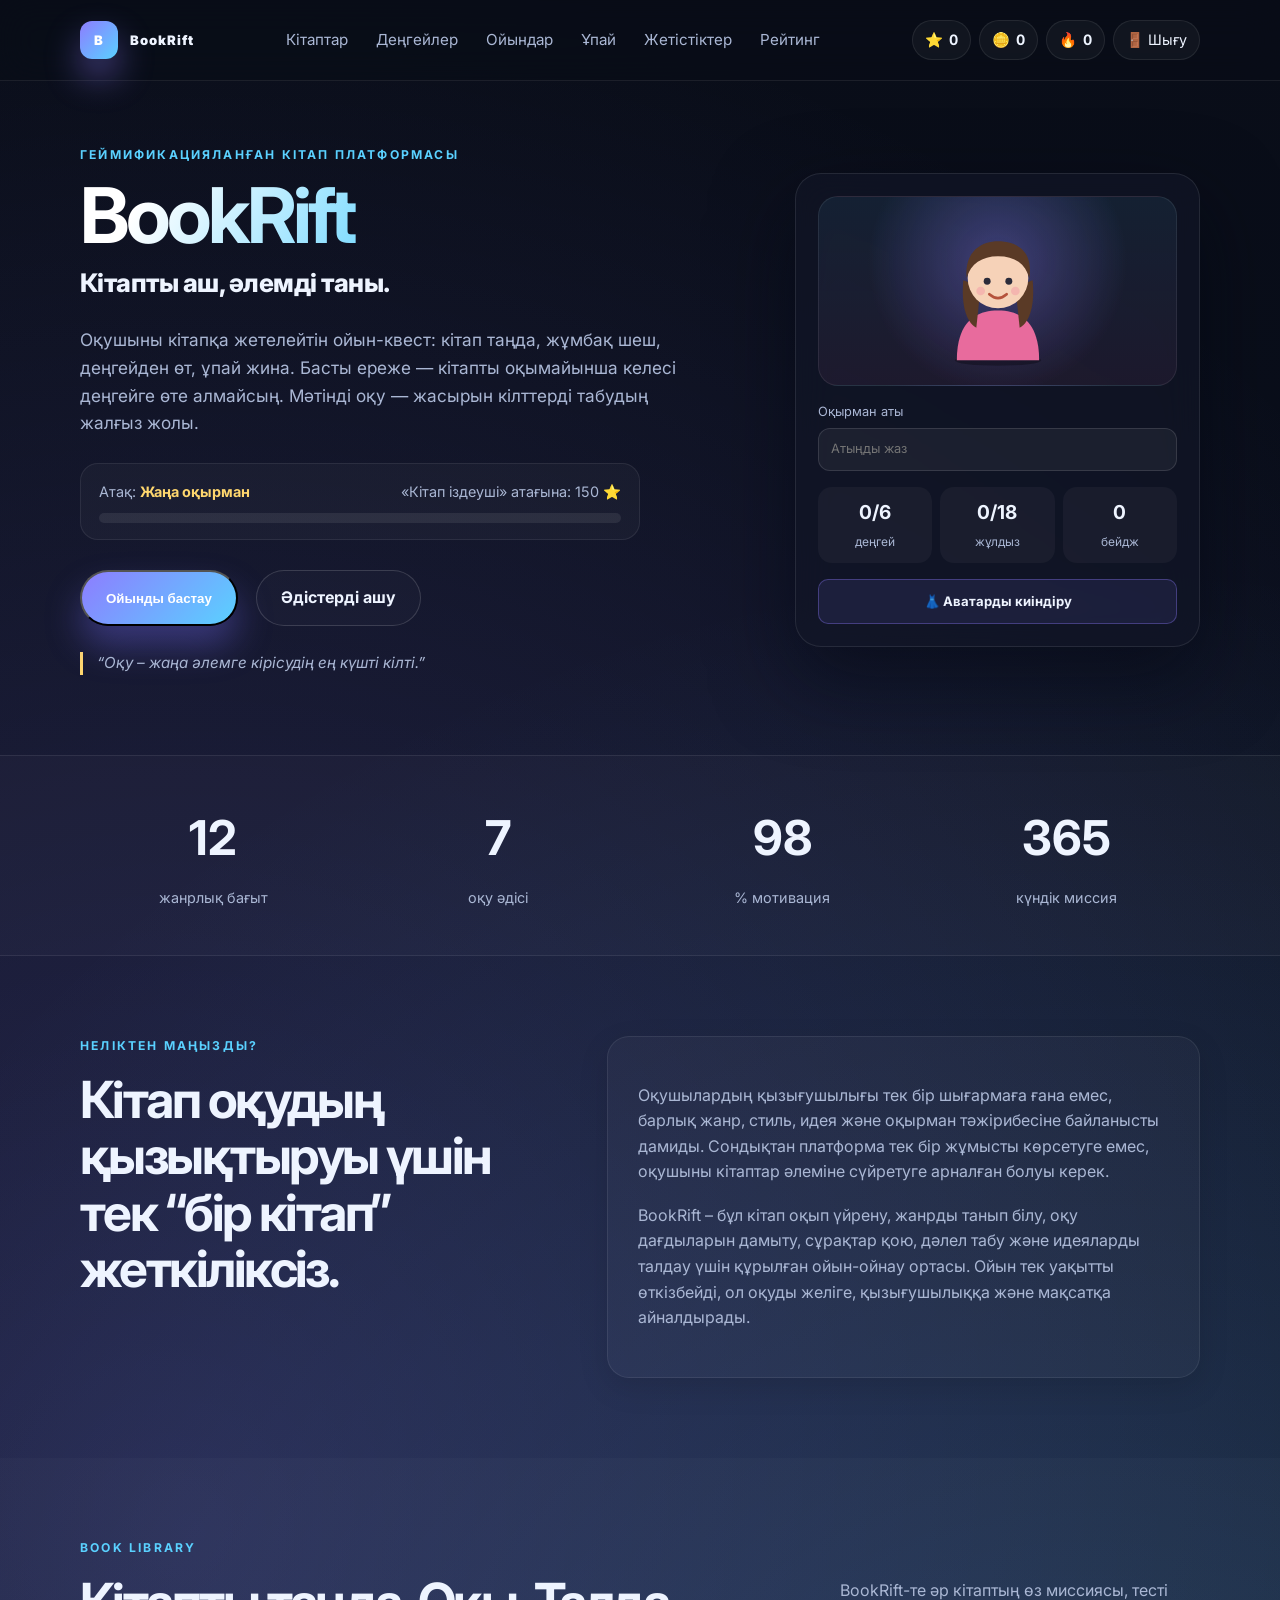
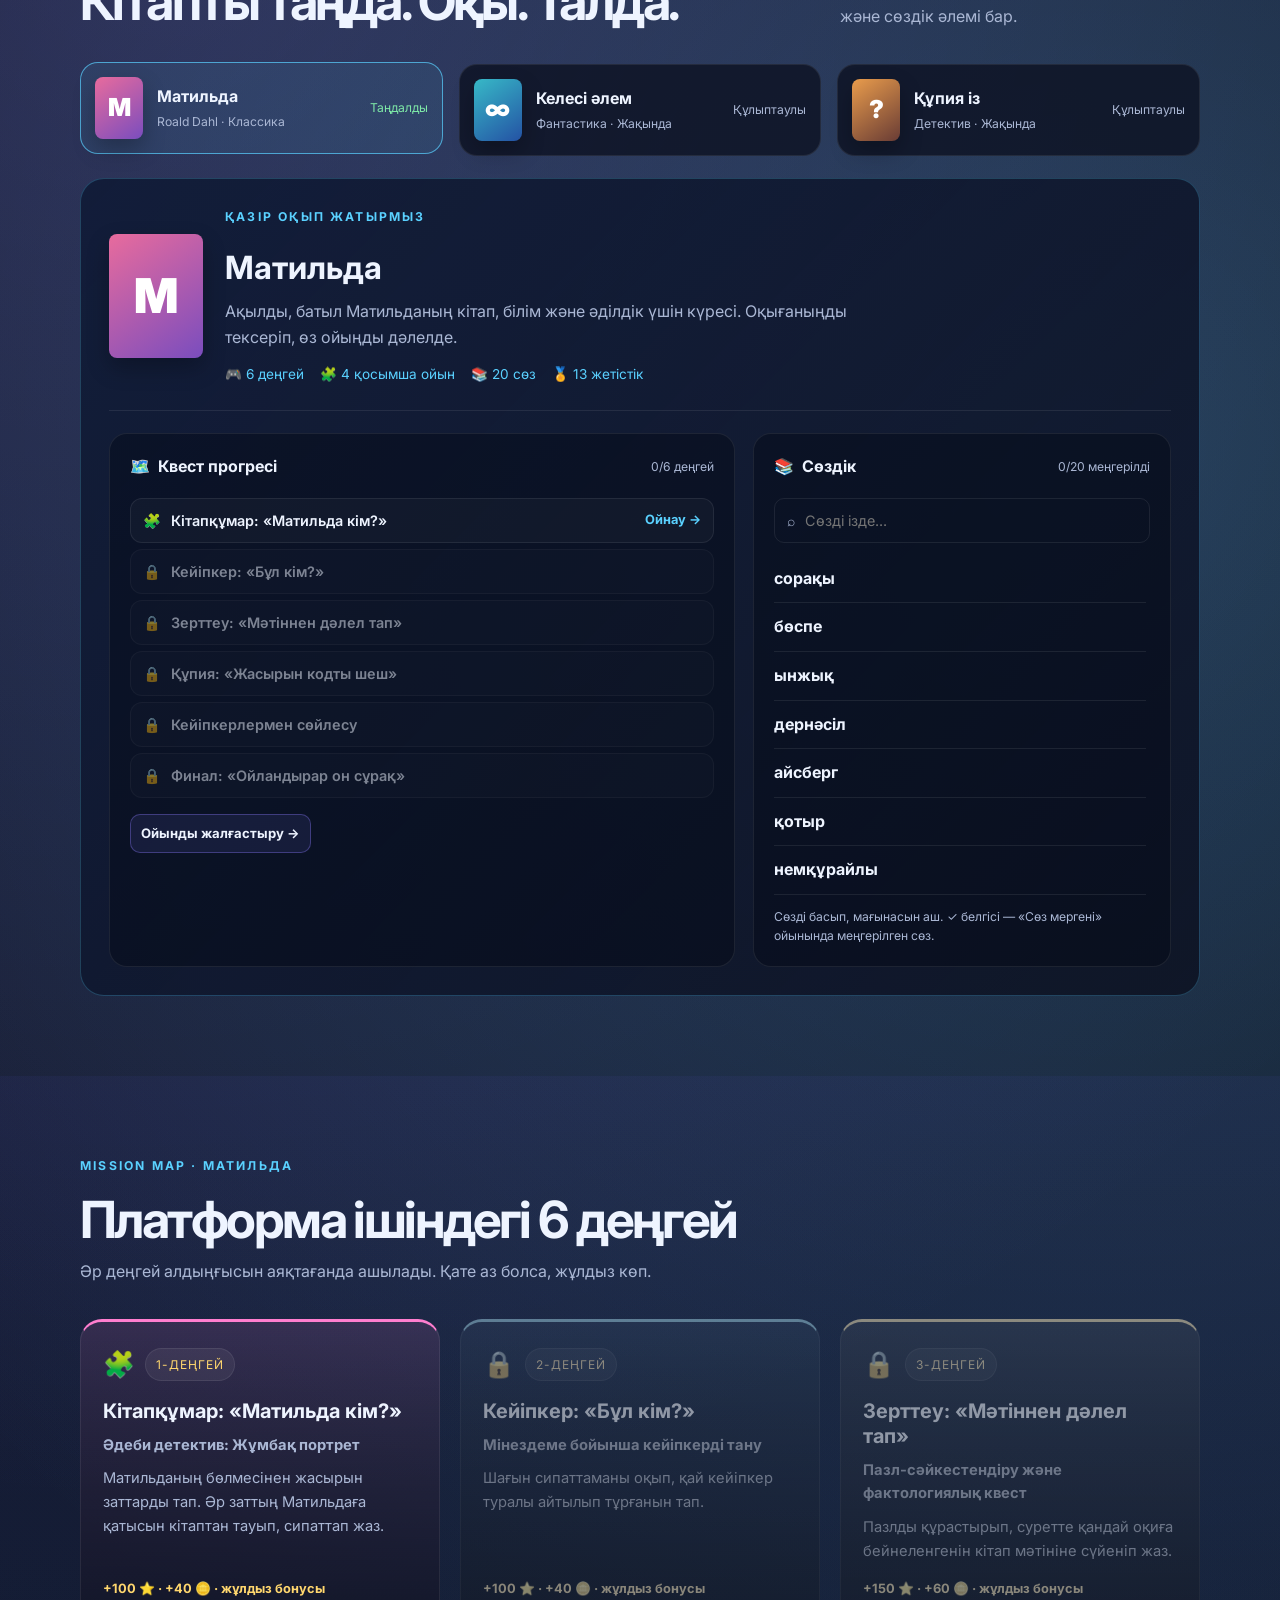
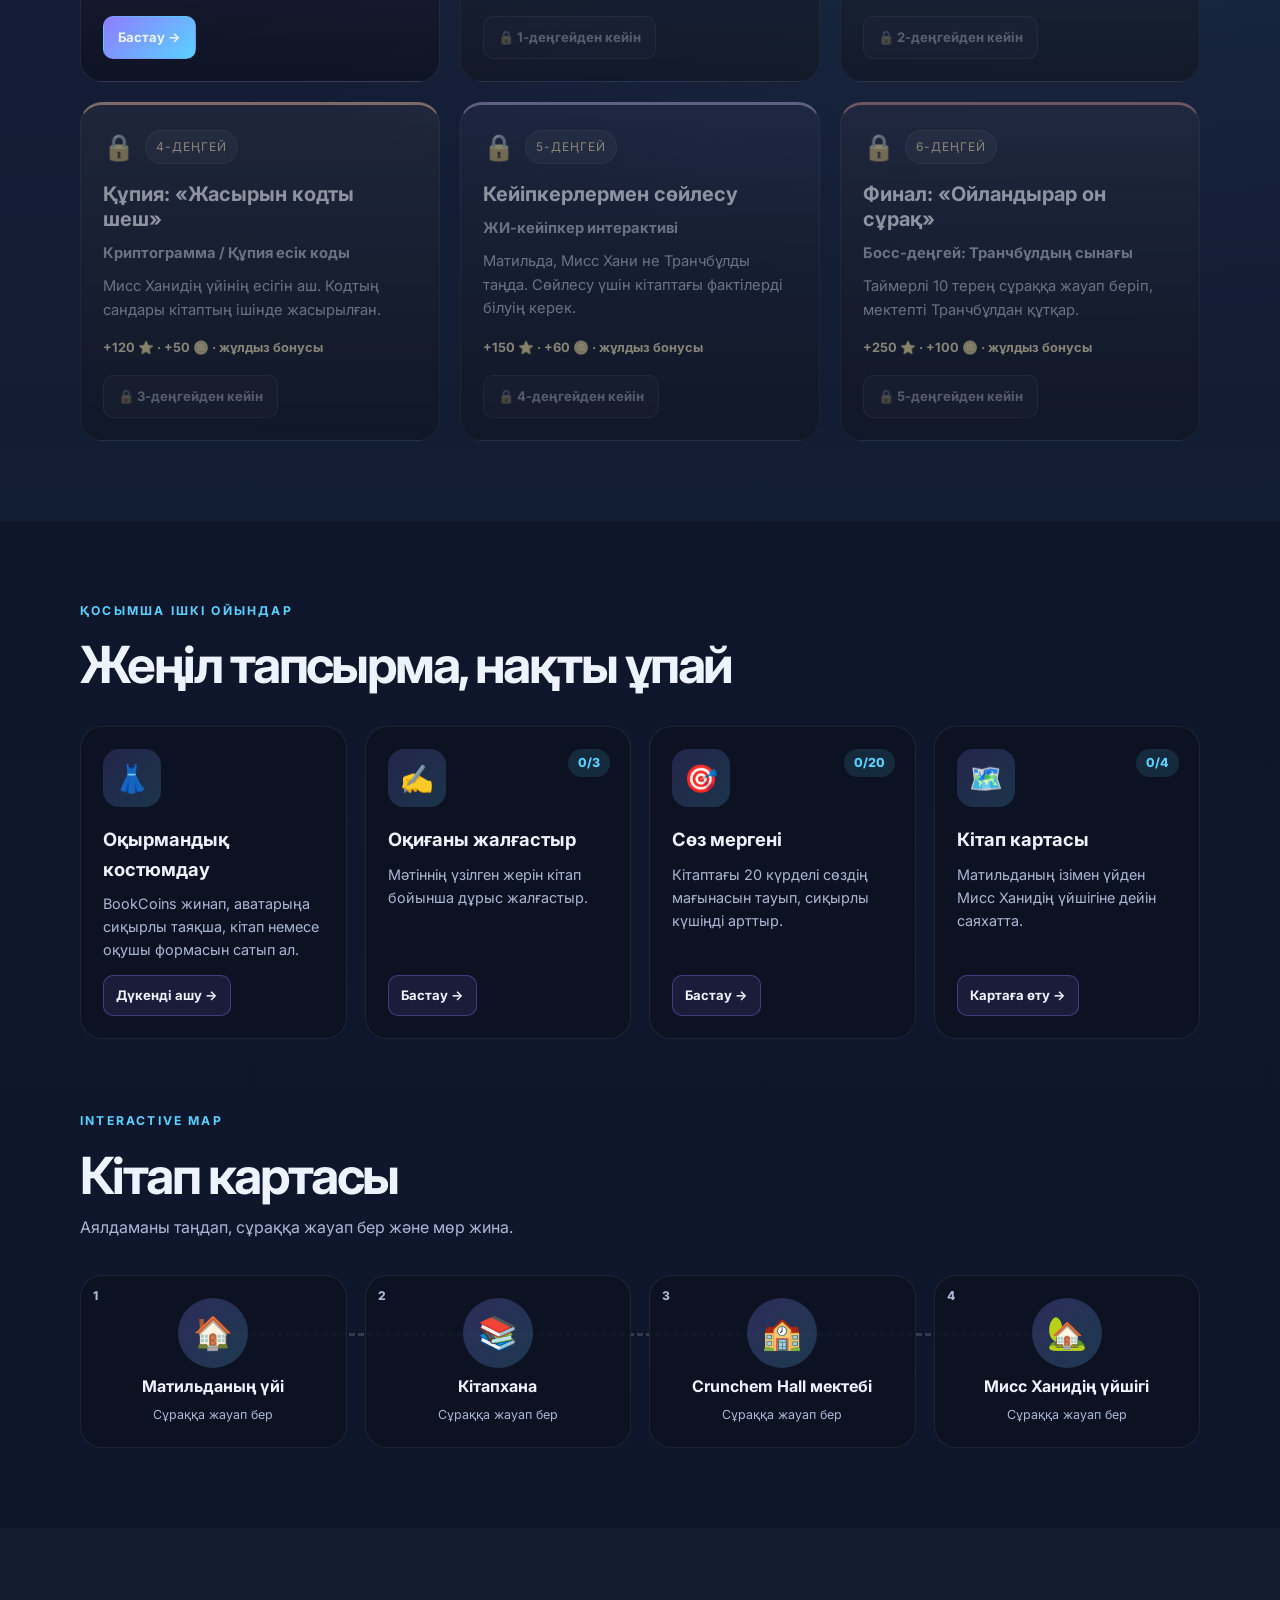
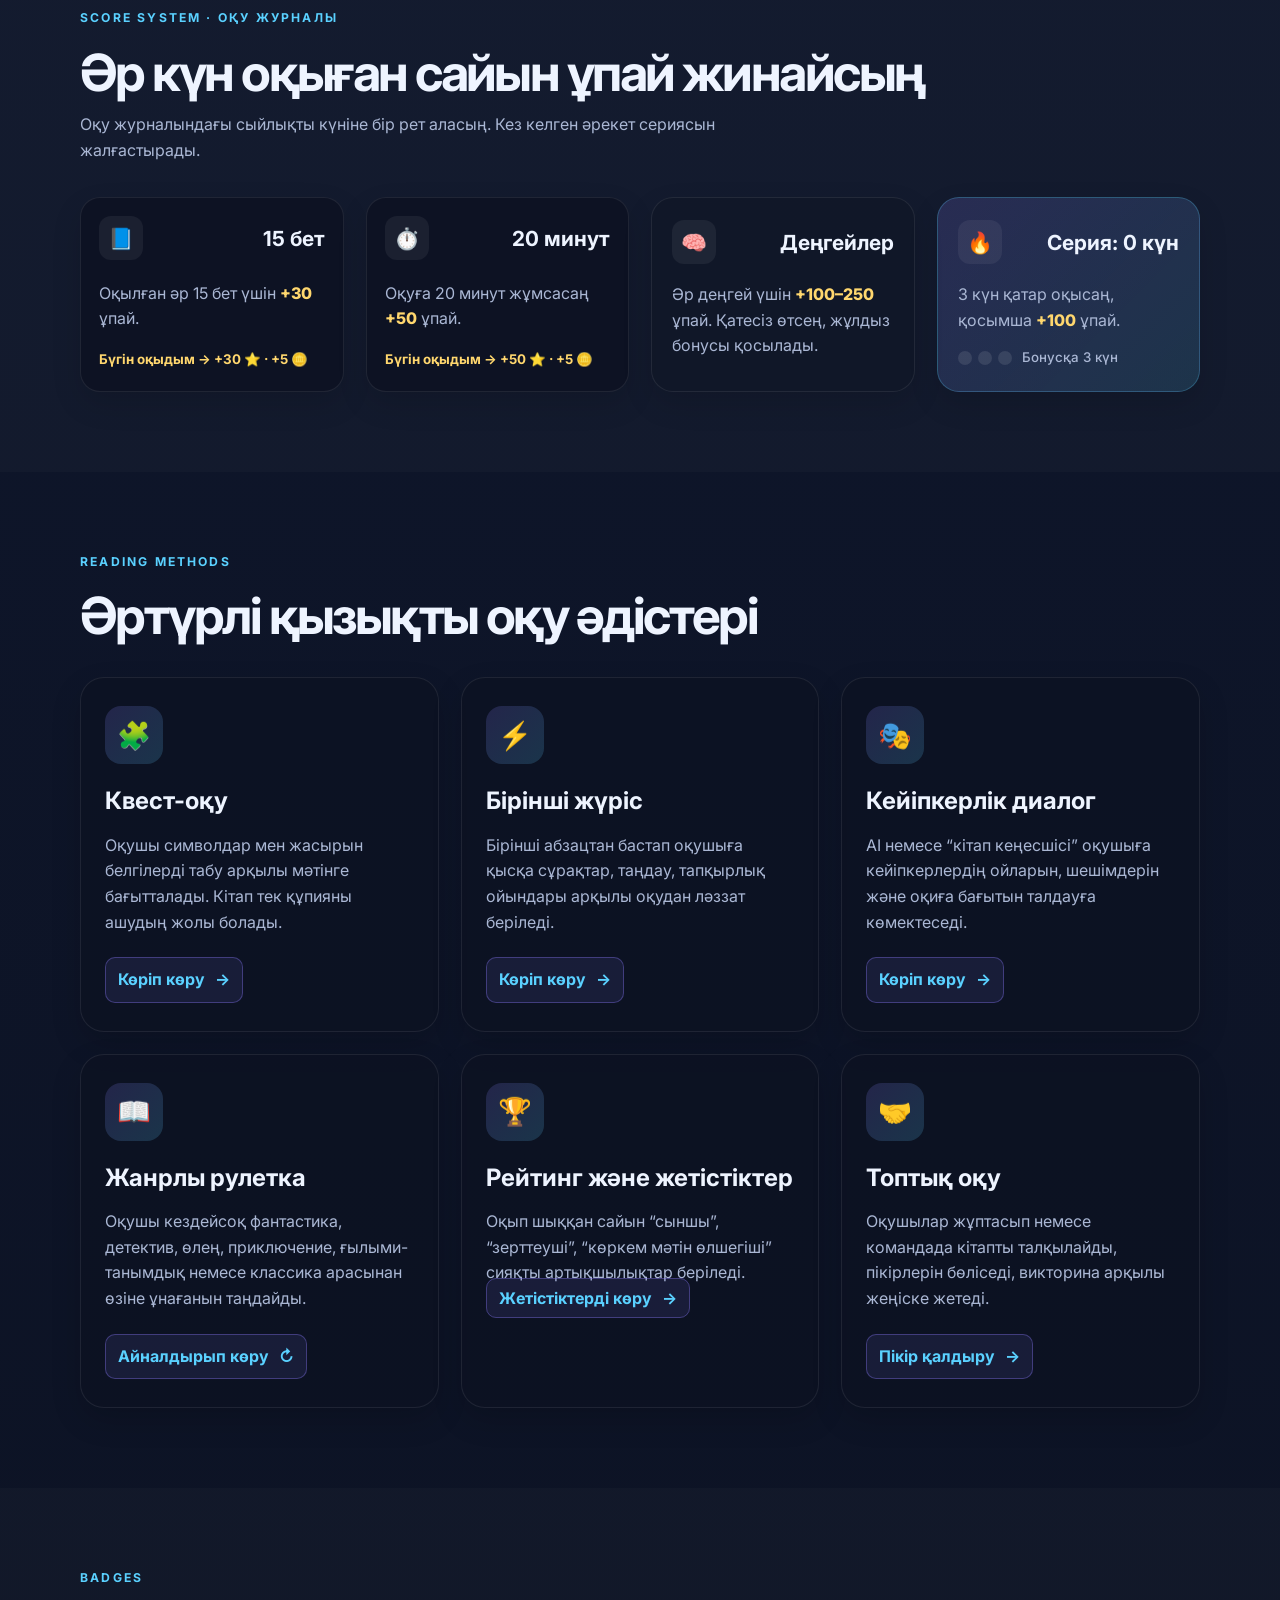
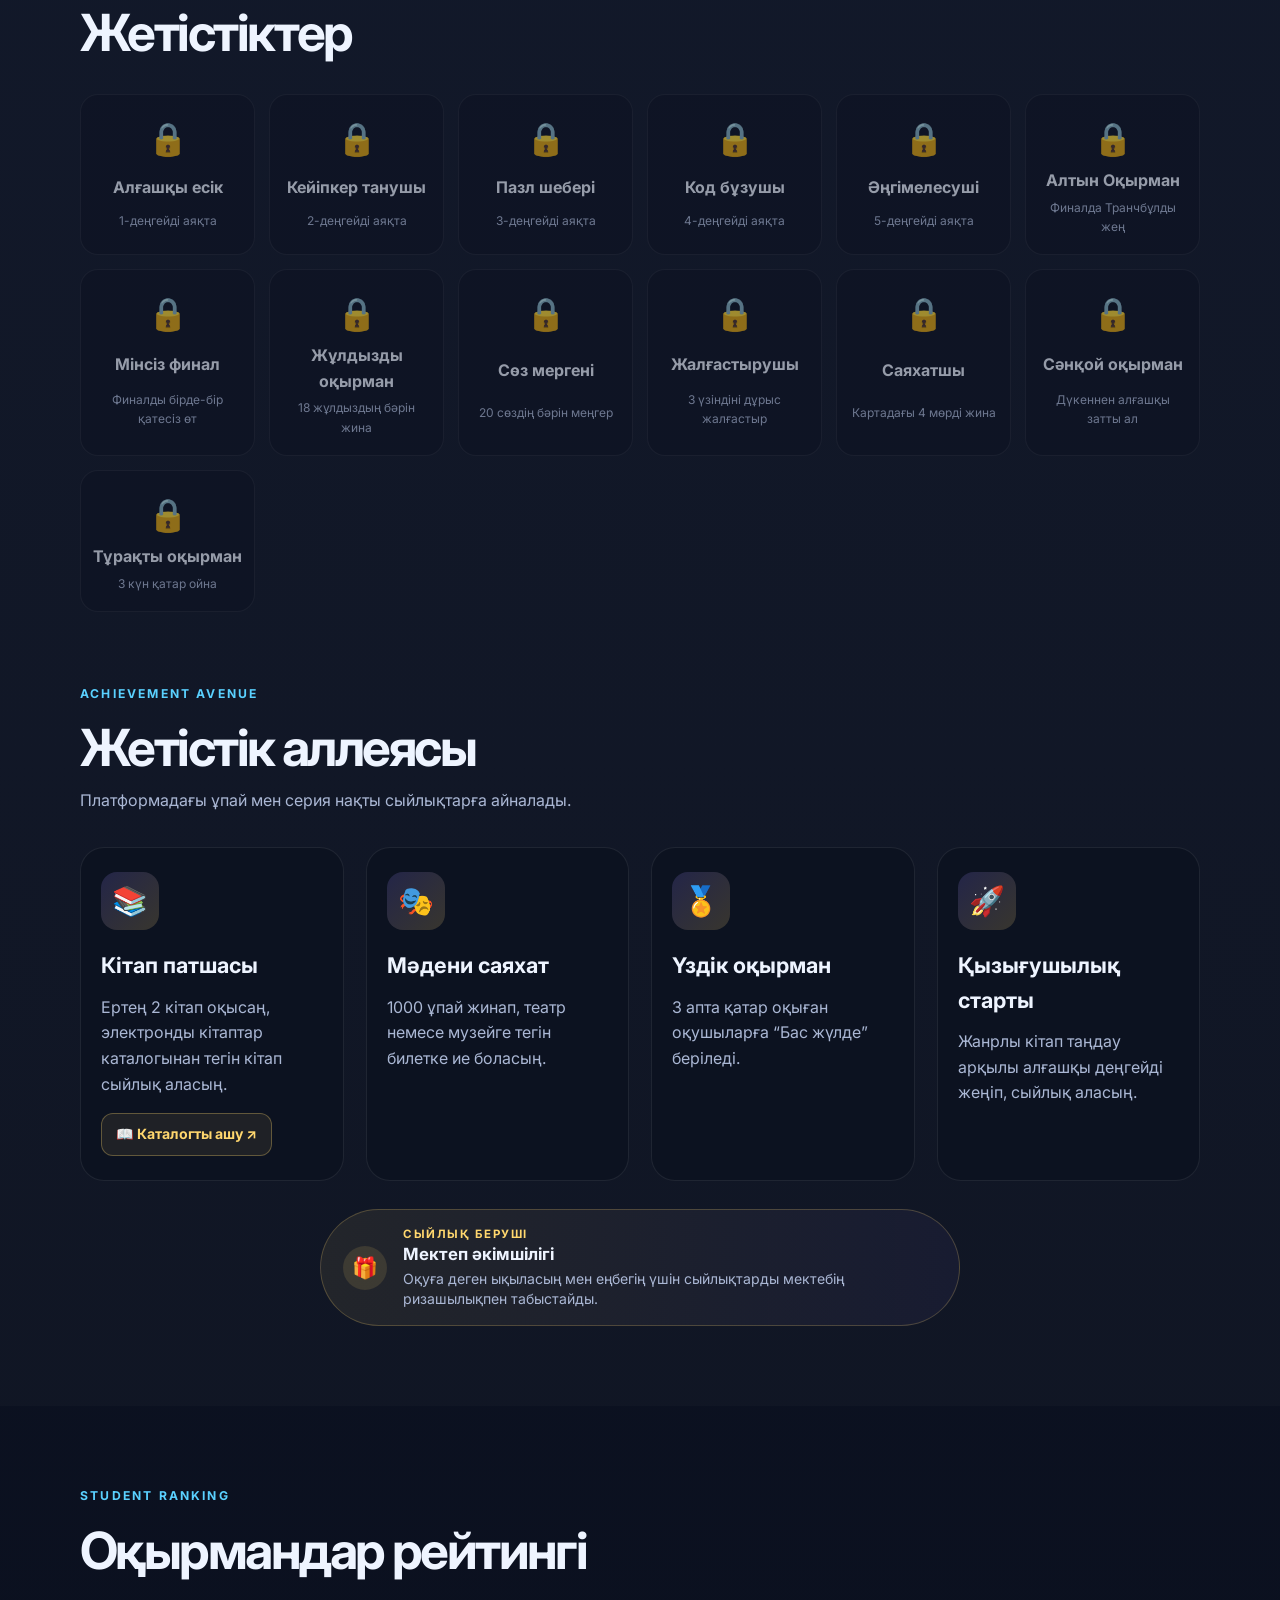
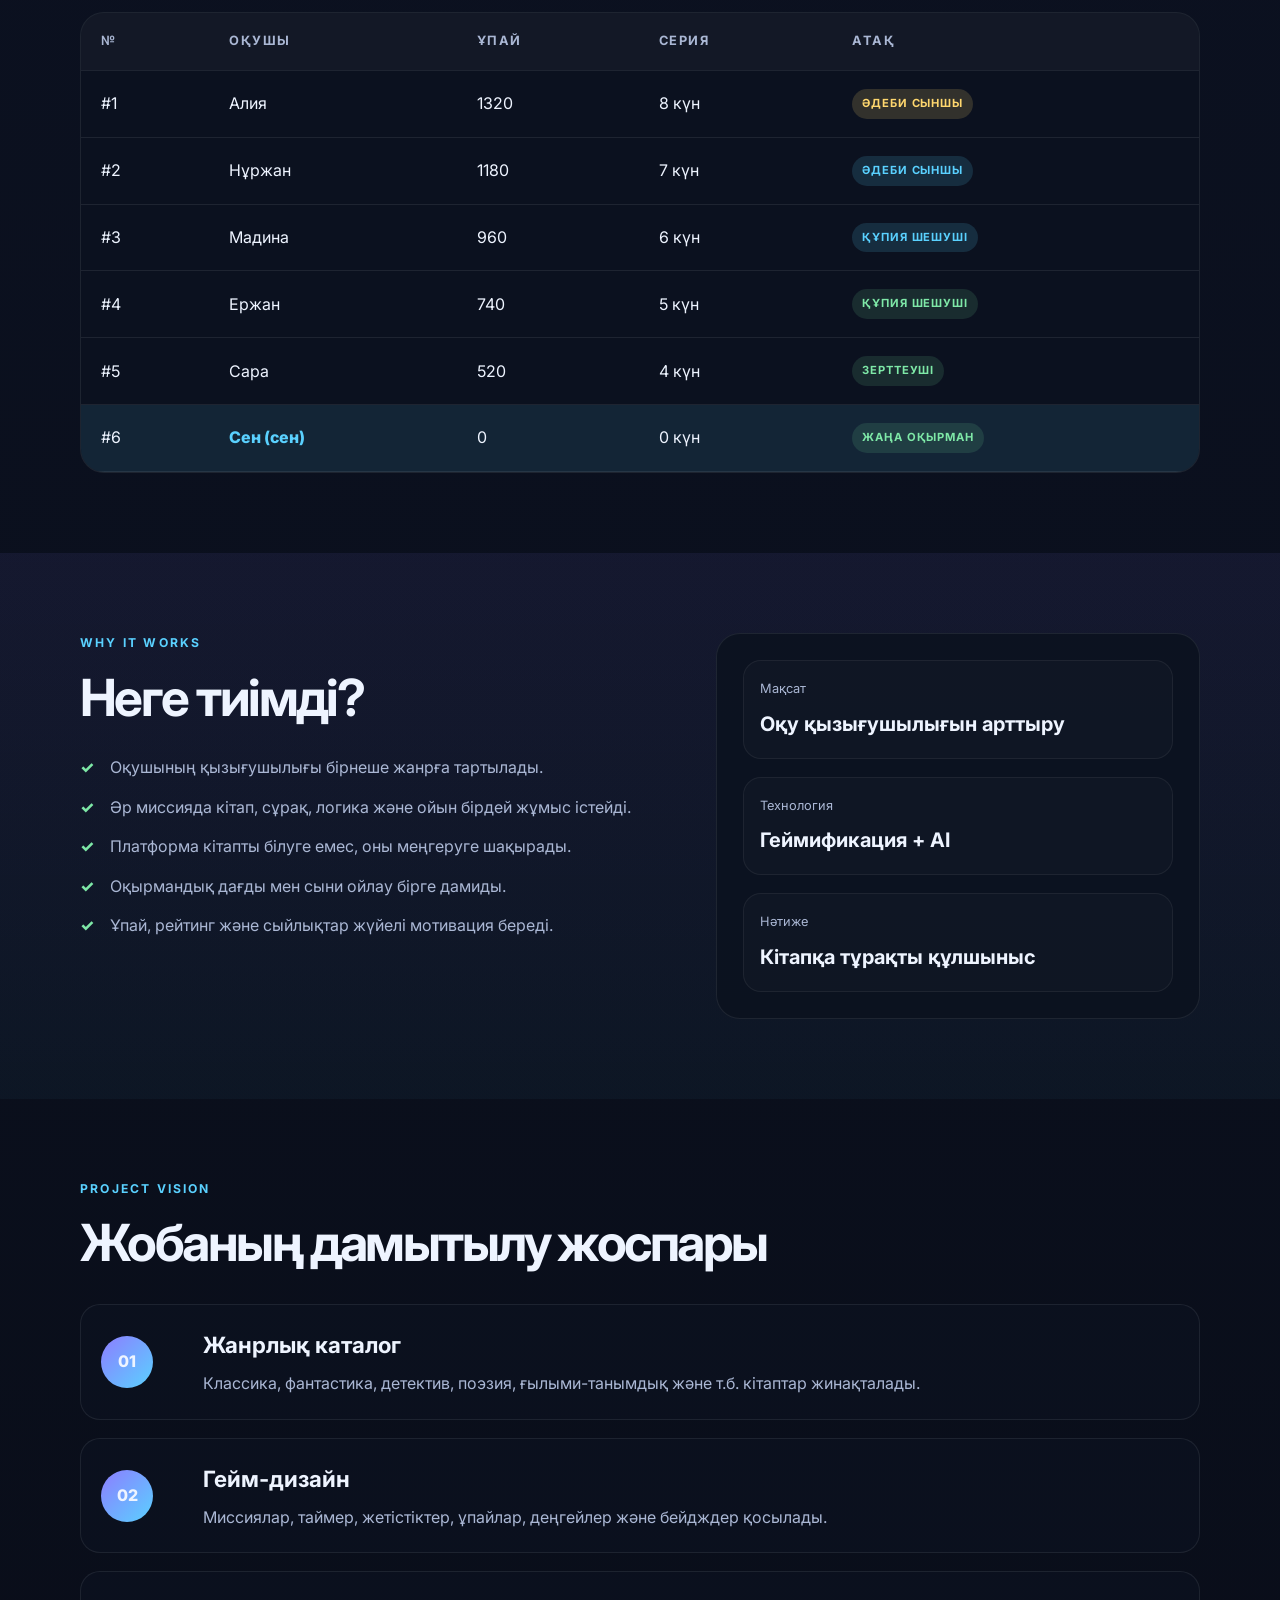
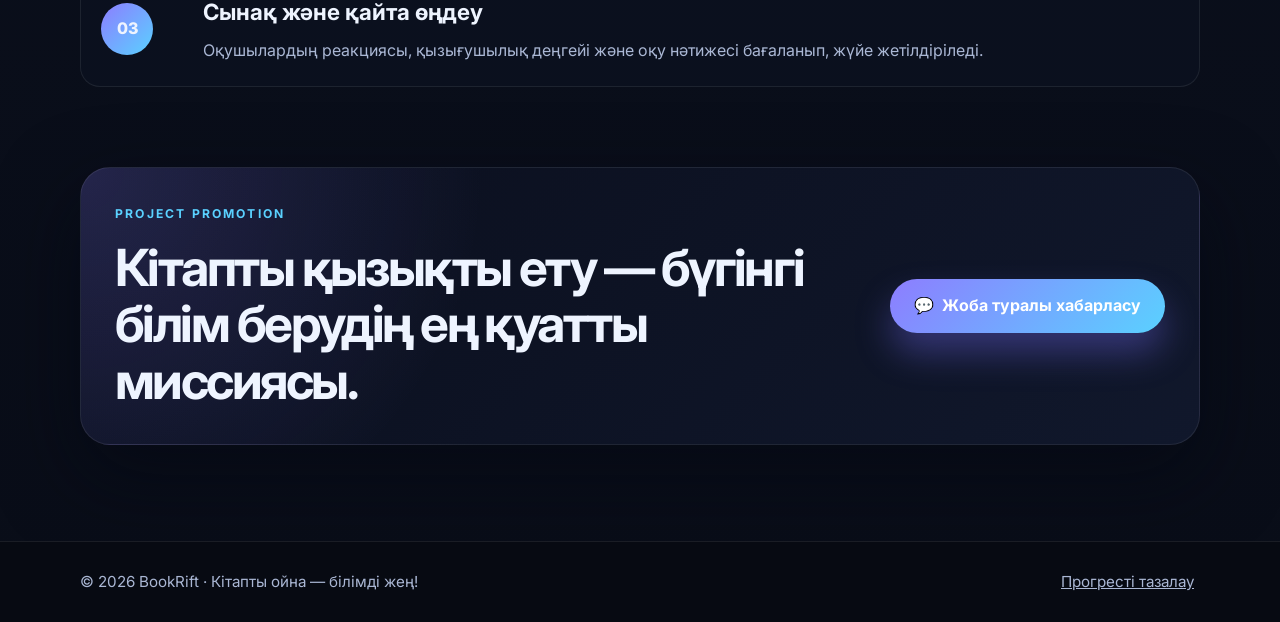
==== index.html @ 0484bdd8 "BookRift: initial site with login, level flow and WhatsApp contact Co-Authored-By: Claude Opus 5.5 <" ====
<!DOCTYPE html>
<html lang="kk">
  <head>
    <meta charset="UTF-8" />
    <meta name="viewport" content="width=device-width, initial-scale=1.0" />
    <meta
      name="description"
      content="BookRift — кітап оқуға, талдауға және ойын арқылы білім алуға арналған геймификацияланған платформа."
    />
    <title>BookRift — кітапты аш, әлемді таны.</title>
    <link rel="preconnect" href="https://fonts.googleapis.com" />
    <link rel="preconnect" href="https://fonts.gstatic.com" crossorigin />
    <link
      href="https://fonts.googleapis.com/css2?family=Inter:wght@400;500;600;700;800;900&display=swap"
      rel="stylesheet"
    />
    <link rel="stylesheet" href="styles.css" />
    <link rel="stylesheet" href="game.css" />
  </head>
  <body class="game-page" id="top">
    <header class="site-header">
      <div class="container nav">
        <a class="brand" href="#top" aria-label="BookRift басты бет">
          <span class="brand-mark">B</span>
          <span>BookRift</span>
        </a>
        <nav class="nav-links" aria-label="Негізгі навигация">
          <a href="#books">Кітаптар</a>
          <a href="#levels">Деңгейлер</a>
          <a href="#extras">Ойындар</a>
          <a href="#points">Ұпай</a>
          <a href="#badges">Жетістіктер</a>
          <a href="#rating">Рейтинг</a>
        </nav>
        <div class="hud" aria-label="Ойыншы көрсеткіштері">
          <span class="hud-item" title="Ұпай (XP)">⭐ <strong id="hud-xp">0</strong></span>
          <span class="hud-item" title="BookCoins">🪙 <strong id="hud-coins">0</strong></span>
          <span class="hud-item" title="Күндік серия">🔥 <strong id="hud-streak">0</strong></span>
          <a class="hud-item" href="/logout" title="Шығу">🚪 Шығу</a>
        </div>
      </div>
    </header>

    <main>
      <!-- HERO + ПРОФИЛЬ -->
      <section class="section game-hero">
        <div class="container game-hero-grid">
          <div>
            <p class="eyebrow">Геймификацияланған кітап платформасы</p>
            <h1>BookRift</h1>
            <p class="hero-tagline">Кітапты аш, әлемді таны.</p>
            <p class="lead">
              Оқушыны кітапқа жетелейтін ойын-квест: кітап таңда, жұмбақ шеш, деңгейден өт, ұпай жина. Басты ереже —
              кітапты оқымайынша келесі деңгейге өте алмайсың. Мәтінді оқу — жасырын кілттерді табудың жалғыз жолы.
            </p>
            <div class="rank-box">
              <div class="rank-row">
                <span>Атақ: <strong id="rank-name">Жаңа оқырман</strong></span>
                <span id="rank-next">Келесі атаққа: 150 ⭐</span>
              </div>
              <div class="xp-track"><span id="rank-fill"></span></div>
            </div>
            <div class="hero-actions">
              <button class="button button-primary" type="button" data-continue>Ойынды бастау</button>
              <a class="button button-secondary" href="#methods">Әдістерді ашу</a>
            </div>
            <blockquote class="hero-quote" id="daily-quote">“Кітап – бұл алғашқы бастама, ал ойын – оны мүмкіндіктерге айналдыратын құрал.”</blockquote>
          </div>

          <aside class="profile-card glass-card" aria-label="Ойыншы профилі">
            <div class="avatar-stage" id="profile-avatar"></div>
            <label class="name-field">
              <span>Оқырман аты</span>
              <input id="player-name" type="text" maxlength="20" placeholder="Атыңды жаз" autocomplete="off" />
            </label>
            <div class="profile-stats">
              <div><strong id="stat-levels">0/6</strong><span>деңгей</span></div>
              <div><strong id="stat-stars">0/18</strong><span>жұлдыз</span></div>
              <div><strong id="stat-badges">0</strong><span>бейдж</span></div>
            </div>
            <p class="profile-status" id="profile-status" hidden>🏅 Матильданың интеллектуалды досы</p>
            <button class="small-action wide" type="button" data-open="avatar">👗 Аватарды киіндіру</button>
          </aside>
        </div>
      </section>

      <section class="stats">
        <div class="container stats-grid">
          <div class="stat-item">
            <strong data-target="12">0</strong>
            <span>жанрлық бағыт</span>
          </div>
          <div class="stat-item">
            <strong data-target="7">0</strong>
            <span>оқу әдісі</span>
          </div>
          <div class="stat-item">
            <strong data-target="98">0</strong>
            <span>% мотивация</span>
          </div>
          <div class="stat-item">
            <strong data-target="365">0</strong>
            <span>күндік миссия</span>
          </div>
        </div>
      </section>

      <!-- ЖОБА -->
      <section id="about" class="section">
        <div class="container two-column">
          <div>
            <p class="eyebrow">Неліктен маңызды?</p>
            <h2>Кітап оқудың қызықтыруы үшін тек “бір кітап” жеткіліксіз.</h2>
          </div>
          <div class="text-panel">
            <p>
              Оқушылардың қызығушылығы тек бір шығармаға ғана емес, барлық жанр, стиль, идея және оқырман тәжірибесіне
              байланысты дамиды. Сондықтан платформа тек бір жұмысты көрсетуге емес, оқушыны кітаптар әлеміне сүйретуге
              арналған болуы керек.
            </p>
            <p>
              BookRift – бұл кітап оқып үйрену, жанрды танып білу, оқу дағдыларын дамыту, сұрақтар қою, дәлел табу
              және идеяларды талдау үшін құрылған ойын-ойнау ортасы. Ойын тек уақытты өткізбейді, ол оқуды желіге,
              қызығушылыққа және мақсатқа айналдырады.
            </p>
          </div>
        </div>
      </section>

      <!-- КІТАПТАР -->
      <section id="books" class="section muted">
        <div class="container">
          <div class="section-heading books-heading">
            <div>
              <p class="eyebrow">Book library</p>
              <h2>Кітапты таңда. Оқы. Талда.</h2>
            </div>
            <p>BookRift-те әр кітаптың өз миссиясы, тесті және сөздік әлемі бар.</p>
          </div>

          <div class="book-catalog" role="list" aria-label="Кітаптар каталогы">
            <button class="book-card selected" type="button" data-book="matilda" role="listitem" aria-pressed="true">
              <span class="book-cover matilda-cover">M</span>
              <span class="book-card-copy"><strong>Матильда</strong><small>Roald Dahl · Классика</small></span>
              <span class="book-status">Таңдалды</span>
            </button>
            <button class="book-card" type="button" data-book="future" role="listitem" aria-pressed="false">
              <span class="book-cover future-cover">∞</span>
              <span class="book-card-copy"><strong>Келесі әлем</strong><small>Фантастика · Жақында</small></span>
              <span class="book-status">Құлыптаулы</span>
            </button>
            <button class="book-card" type="button" data-book="detective" role="listitem" aria-pressed="false">
              <span class="book-cover detective-cover">?</span>
              <span class="book-card-copy"><strong>Құпия із</strong><small>Детектив · Жақында</small></span>
              <span class="book-status">Құлыптаулы</span>
            </button>
          </div>

          <div class="book-workspace" id="matilda-workspace">
            <div class="book-intro">
              <div class="book-cover large matilda-cover">M</div>
              <div>
                <p class="eyebrow">Қазір оқып жатырмыз</p>
                <h3>Матильда</h3>
                <p>Ақылды, батыл Матильданың кітап, білім және әділдік үшін күресі. Оқығаныңды тексеріп, өз ойыңды дәлелде.</p>
                <div class="book-meta"><span>🎮 6 деңгей</span><span>🧩 4 қосымша ойын</span><span>📚 20 сөз</span><span>🏅 13 жетістік</span></div>
              </div>
            </div>

            <div class="analysis-grid">
              <div class="analysis-panel">
                <div class="panel-title"><span>🗺️</span><strong>Квест прогресі</strong><span class="panel-note" id="quest-note">0/6 деңгей</span></div>
                <ol class="mini-quest" id="mini-quest"></ol>
                <button class="small-action" type="button" data-continue>Ойынды жалғастыру →</button>
              </div>

              <div class="analysis-panel terms-panel">
                <div class="panel-title"><span>📚</span><strong>Сөздік</strong><span class="panel-note" id="terms-note">0/20 меңгерілді</span></div>
                <label class="term-search"><span>⌕</span><input id="term-search" type="search" placeholder="Сөзді ізде..." aria-label="Сөзді іздеу"></label>
                <div class="terms-list" id="terms-list"></div>
                <p class="term-hint">Сөзді басып, мағынасын аш. ✓ белгісі — «Сөз мергені» ойынында меңгерілген сөз.</p>
              </div>
            </div>
          </div>
        </div>
      </section>

      <!-- 6 ДЕҢГЕЙ -->
      <section id="levels" class="section accent">
        <div class="container">
          <div class="section-heading">
            <p class="eyebrow">Mission map · Матильда</p>
            <h2>Платформа ішіндегі 6 деңгей</h2>
            <p class="section-sub">Әр деңгей алдыңғысын аяқтағанда ашылады. Қате аз болса, жұлдыз көп.</p>
          </div>
          <div class="quest-path" id="level-list"></div>
        </div>
      </section>

      <!-- ҚОСЫМША ОЙЫНДАР -->
      <section id="extras" class="section">
        <div class="container">
          <div class="section-heading">
            <p class="eyebrow">Қосымша ішкі ойындар</p>
            <h2>Жеңіл тапсырма, нақты ұпай</h2>
          </div>
          <div class="extras-grid">
            <article class="extra-card">
              <div class="icon">👗</div>
              <h3>Оқырмандық костюмдау</h3>
              <p>BookCoins жинап, аватарыңа сиқырлы таяқша, кітап немесе оқушы формасын сатып ал.</p>
              <button class="small-action" type="button" data-open="avatar">Дүкенді ашу →</button>
            </article>
            <article class="extra-card">
              <div class="icon">✍️</div>
              <h3>Оқиғаны жалғастыр</h3>
              <p>Мәтіннің үзілген жерін кітап бойынша дұрыс жалғастыр.</p>
              <span class="extra-progress" id="story-progress">0/3</span>
              <button class="small-action" type="button" data-open="story">Бастау →</button>
            </article>
            <article class="extra-card">
              <div class="icon">🎯</div>
              <h3>Сөз мергені</h3>
              <p>Кітаптағы 20 күрделі сөздің мағынасын тауып, сиқырлы күшіңді арттыр.</p>
              <span class="extra-progress" id="words-progress">0/20</span>
              <button class="small-action" type="button" data-open="words">Бастау →</button>
            </article>
            <article class="extra-card">
              <div class="icon">🗺️</div>
              <h3>Кітап картасы</h3>
              <p>Матильданың ізімен үйден Мисс Ханидің үйшігіне дейін саяхатта.</p>
              <span class="extra-progress" id="map-progress">0/4</span>
              <a class="small-action" href="#map">Картаға өту →</a>
            </article>
          </div>

          <div class="section-heading map-heading" id="map">
            <p class="eyebrow">Interactive map</p>
            <h2>Кітап картасы</h2>
            <p class="section-sub">Аялдаманы таңдап, сұраққа жауап бер және мөр жина.</p>
          </div>
          <div class="book-map" id="book-map"></div>
        </div>
      </section>

      <!-- ҰПАЙ ЖҮЙЕСІ + ОҚУ ЖУРНАЛЫ -->
      <section id="points" class="section muted">
        <div class="container">
          <div class="section-heading">
            <p class="eyebrow">Score system · Оқу журналы</p>
            <h2>Әр күн оқыған сайын ұпай жинайсың</h2>
            <p class="section-sub">Оқу журналындағы сыйлықты күніне бір рет аласың. Кез келген әрекет сериясын жалғастырады.</p>
          </div>

          <div class="points-grid">
            <button class="points-card daily-card" type="button" data-daily="pages">
              <span class="points-head"><span class="mini-badge">📘</span><strong>15 бет</strong></span>
              <span class="points-text">Оқылған әр 15 бет үшін <span>+30</span> ұпай.</span>
              <small>Бүгін оқыдым → +30 ⭐ · +5 🪙</small>
            </button>
            <button class="points-card daily-card" type="button" data-daily="minutes">
              <span class="points-head"><span class="mini-badge">⏱️</span><strong>20 минут</strong></span>
              <span class="points-text">Оқуға 20 минут жұмсасаң <span>+50</span> ұпай.</span>
              <small>Бүгін оқыдым → +50 ⭐ · +5 🪙</small>
            </button>
            <article class="points-card">
              <div class="points-head"><span class="mini-badge">🧠</span><strong>Деңгейлер</strong></div>
              <p>Әр деңгей үшін <span>+100–250</span> ұпай. Қатесіз өтсең, жұлдыз бонусы қосылады.</p>
            </article>
            <article class="points-card highlight">
              <div class="points-head"><span class="mini-badge">🔥</span><strong id="streak-text">Серия: 0 күн</strong></div>
              <p>3 күн қатар оқысаң, қосымша <span>+100</span> ұпай.</p>
              <div class="streak-dots" id="streak-dots"></div>
            </article>
          </div>
        </div>
      </section>

      <!-- ОҚУ ӘДІСТЕРІ -->
      <section id="methods" class="section">
        <div class="container">
          <div class="section-heading">
            <p class="eyebrow">Reading methods</p>
            <h2>Әртүрлі қызықты оқу әдістері</h2>
          </div>

          <div class="features-grid">
            <article class="feature-card">
              <div class="icon">🧩</div>
              <h3>Квест-оқу</h3>
              <p>Оқушы символдар мен жасырын белгілерді табу арқылы мәтінге бағытталады. Кітап тек құпияны ашудың жолы болады.</p>
              <button class="demo-trigger" type="button" data-demo="quest">Көріп көру <span>→</span></button>
              <div class="method-demo" data-demo-panel="quest" hidden>
                <strong>Құпия сөзді тап</strong>
                <p>Мәтіннен қай сөз артық екенін таңда:</p>
                <div class="choice-row">
                  <button type="button" class="choice-button" data-answer="wrong">орман</button>
                  <button type="button" class="choice-button" data-answer="correct">кілт</button>
                  <button type="button" class="choice-button" data-answer="wrong">жол</button>
                </div>
                <small class="demo-result" aria-live="polite"></small>
              </div>
            </article>
            <article class="feature-card">
              <div class="icon">⚡</div>
              <h3>Бірінші жүріс</h3>
              <p>Бірінші абзацтан бастап оқушыға қысқа сұрақтар, таңдау, тапқырлық ойындары арқылы оқудан ләззат беріледі.</p>
              <button class="demo-trigger" type="button" data-demo="opening">Көріп көру <span>→</span></button>
              <div class="method-demo" data-demo-panel="opening" hidden>
                <strong>Оқиға қалай жалғасады?</strong>
                <p>«Есік өздігінен ашылды...»</p>
                <div class="choice-stack">
                  <button type="button" class="choice-button" data-answer="correct">Ішке кіреді</button>
                  <button type="button" class="choice-button" data-answer="wrong">Кітапты жабады</button>
                </div>
                <small class="demo-result" aria-live="polite"></small>
              </div>
            </article>
            <article class="feature-card">
              <div class="icon">🎭</div>
              <h3>Кейіпкерлік диалог</h3>
              <p>AI немесе “кітап кеңесшісі” оқушыға кейіпкерлердің ойларын, шешімдерін және оқиға бағытын талдауға көмектеседі.</p>
              <button class="demo-trigger" type="button" data-demo="dialogue">Көріп көру <span>→</span></button>
              <div class="method-demo" data-demo-panel="dialogue" hidden>
                <strong>Кейіпкерге кеңес бер</strong>
                <p>«Мен қорқып тұрмын. Не істеймін?»</p>
                <div class="choice-stack">
                  <button type="button" class="choice-button" data-answer="correct">Бір қадам жасап көр</button>
                  <button type="button" class="choice-button" data-answer="wrong">Бәрінен қаш</button>
                </div>
                <small class="demo-result" aria-live="polite"></small>
              </div>
            </article>
            <article class="feature-card">
              <div class="icon">📖</div>
              <h3>Жанрлы рулетка</h3>
              <p>Оқушы кездейсоқ фантастика, детектив, өлең, приключение, ғылыми-танымдық немесе классика арасынан өзіне ұнағанын таңдайды.</p>
              <button class="demo-trigger" type="button" data-demo="roulette">Айналдырып көру <span>↻</span></button>
              <div class="method-demo" data-demo-panel="roulette" hidden>
                <strong>Бүгінгі жанрың</strong>
                <div class="roulette-result">?</div>
                <button type="button" class="small-action roulette-button">Рулетканы айналдыр</button>
              </div>
            </article>
            <article class="feature-card">
              <div class="icon">🏆</div>
              <h3>Рейтинг және жетістіктер</h3>
              <p>Оқып шыққан сайын “сыншы”, “зерттеуші”, “көркем мәтін өлшегіші” сияқты артықшылықтар беріледі.</p>
              <a class="demo-trigger" href="#badges">Жетістіктерді көру <span>→</span></a>
            </article>
            <article class="feature-card">
              <div class="icon">🤝</div>
              <h3>Топтық оқу</h3>
              <p>Оқушылар жұптасып немесе командада кітапты талқылайды, пікірлерін бөліседі, викторина арқылы жеңіске жетеді.</p>
              <button class="demo-trigger" type="button" data-demo="team">Пікір қалдыру <span>→</span></button>
              <div class="method-demo" data-demo-panel="team" hidden>
                <strong>Командаға қосыл</strong>
                <p>Кітап туралы бір сөз жаз:</p>
                <div class="team-input"><input type="text" placeholder="Мысалы: батылдық" maxlength="24"><button type="button" class="small-action team-button">Жіберу</button></div>
                <small class="demo-result team-result" aria-live="polite"></small>
                <a class="whatsapp-join" href="https://wa.me/77055423622?text=%D0%A1%D3%99%D0%BB%D0%B5%D0%BC%D0%B5%D1%82%D1%81%D1%96%D0%B7%20%D0%B1%D0%B5%21%20BookRift%20%D0%BA%D0%BE%D0%BC%D0%B0%D0%BD%D0%B4%D0%B0%D1%81%D1%8B%D0%BD%D0%B0%20%D2%9B%D0%BE%D1%81%D1%8B%D0%BB%D2%93%D1%8B%D0%BC%20%D0%BA%D0%B5%D0%BB%D0%B5%D0%B4%D1%96." target="_blank" rel="noopener noreferrer">
                  💬 WhatsApp арқылы командаға қосылу
                  <small>+7 705 542 3622</small>
                </a>
              </div>
            </article>
          </div>
        </div>
      </section>

      <!-- ЖЕТІСТІКТЕР -->
      <section id="badges" class="section muted">
        <div class="container">
          <div class="section-heading">
            <p class="eyebrow">Badges</p>
            <h2>Жетістіктер</h2>
          </div>
          <div class="badge-grid" id="badge-grid"></div>

          <div class="section-heading map-heading">
            <p class="eyebrow">Achievement avenue</p>
            <h2>Жетістік аллеясы</h2>
            <p class="section-sub">Платформадағы ұпай мен серия нақты сыйлықтарға айналады.</p>
          </div>
          <div class="reward-grid">
            <article class="reward-card">
              <div class="reward-icon">📚</div>
              <h3>Кітап патшасы</h3>
              <p>Ертең 2 кітап оқысаң, электронды кітаптар каталогынан тегін кітап сыйлық аласың.</p>
              <a
                class="reward-link"
                href="https://drive.google.com/drive/folders/1UzeiVpooGG5dSSRPXJd87-_YqrTCZY_h?usp=sharing"
                target="_blank"
                rel="noopener noreferrer"
              >📖 Каталогты ашу ↗</a>
            </article>
            <article class="reward-card">
              <div class="reward-icon">🎭</div>
              <h3>Мәдени саяхат</h3>
              <p>1000 ұпай жинап, театр немесе музейге тегін билетке ие боласың.</p>
            </article>
            <article class="reward-card">
              <div class="reward-icon">🏅</div>
              <h3>Үздік оқырман</h3>
              <p>3 апта қатар оқыған оқушыларға “Бас жүлде” беріледі.</p>
            </article>
            <article class="reward-card">
              <div class="reward-icon">🚀</div>
              <h3>Қызығушылық старты</h3>
              <p>Жанрлы кітап таңдау арқылы алғашқы деңгейді жеңіп, сыйлық аласың.</p>
            </article>
          </div>
          <aside class="reward-sponsor" aria-label="Сыйлық беруші">
            <span class="reward-sponsor-icon" aria-hidden="true">🎁</span>
            <p>
              <span class="reward-sponsor-label">Сыйлық беруші</span>
              <strong>Мектеп әкімшілігі</strong>
              <span class="reward-sponsor-text">Оқуға деген ықыласың мен еңбегің үшін сыйлықтарды мектебің ризашылықпен табыстайды.</span>
            </p>
          </aside>
        </div>
      </section>

      <!-- РЕЙТИНГ -->
      <section id="rating" class="section">
        <div class="container">
          <div class="section-heading">
            <p class="eyebrow">Student ranking</p>
            <h2>Оқырмандар рейтингі</h2>
          </div>
          <div class="leaderboard-wrap">
            <table class="leaderboard-table">
              <thead>
                <tr>
                  <th>№</th>
                  <th>Оқушы</th>
                  <th>Ұпай</th>
                  <th>Серия</th>
                  <th>Атақ</th>
                </tr>
              </thead>
              <tbody id="game-leaderboard"></tbody>
            </table>
          </div>
        </div>
      </section>

      <!-- ӘСЕР -->
      <section id="impact" class="section accent">
        <div class="container impact-layout">
          <div>
            <p class="eyebrow">WHY IT WORKS</p>
            <h2>Неге тиімді?</h2>
            <ul class="check-list">
              <li>Оқушының қызығушылығы бірнеше жанрға тартылады.</li>
              <li>Әр миссияда кітап, сұрақ, логика және ойын бірдей жұмыс істейді.</li>
              <li>Платформа кітапты білуге емес, оны меңгеруге шақырады.</li>
              <li>Оқырмандық дағды мен сыни ойлау бірге дамиды.</li>
              <li>Ұпай, рейтинг және сыйлықтар жүйелі мотивация береді.</li>
            </ul>
          </div>

          <div class="impact-box">
            <div class="impact-item">
              <span class="label">Мақсат</span>
              <strong>Оқу қызығушылығын арттыру</strong>
            </div>
            <div class="impact-item">
              <span class="label">Технология</span>
              <strong>Геймификация + AI</strong>
            </div>
            <div class="impact-item">
              <span class="label">Нәтиже</span>
              <strong>Кітапқа тұрақты құлшыныс</strong>
            </div>
          </div>
        </div>
      </section>

      <section class="section">
        <div class="container roadmap">
          <div class="section-heading">
            <p class="eyebrow">Project vision</p>
            <h2>Жобаның дамытылу жоспары</h2>
          </div>
          <div class="timeline">
            <div class="timeline-item">
              <span>01</span>
              <div>
                <h3>Жанрлық каталог</h3>
                <p>Классика, фантастика, детектив, поэзия, ғылыми-танымдық және т.б. кітаптар жинақталады.</p>
              </div>
            </div>
            <div class="timeline-item">
              <span>02</span>
              <div>
                <h3>Гейм-дизайн</h3>
                <p>Миссиялар, таймер, жетістіктер, ұпайлар, деңгейлер және бейдждер қосылады.</p>
              </div>
            </div>
            <div class="timeline-item">
              <span>03</span>
              <div>
                <h3>Сынақ және қайта өңдеу</h3>
                <p>Оқушылардың реакциясы, қызығушылық деңгейі және оқу нәтижесі бағаланып, жүйе жетілдіріледі.</p>
              </div>
            </div>
          </div>
        </div>
      </section>

      <section id="cta" class="cta">
        <div class="container cta-box">
          <div>
            <p class="eyebrow">Project promotion</p>
            <h2>Кітапты қызықты ету — бүгінгі білім берудің ең қуатты миссиясы.</h2>
          </div>
          <div class="cta-contact">
            <a class="button button-primary whatsapp-button" href="https://wa.me/77055423622?text=%D0%A1%D3%99%D0%BB%D0%B5%D0%BC%D0%B5%D1%82%D1%81%D1%96%D0%B7%20%D0%B1%D0%B5%21%20BookRift%20%D0%B6%D0%BE%D0%B1%D0%B0%D1%81%D1%8B%20%D1%82%D1%83%D1%80%D0%B0%D0%BB%D1%8B%20%D1%85%D0%B0%D0%B1%D0%B0%D1%80%D0%BB%D0%B0%D1%81%D1%8B%D0%BF%20%D1%82%D2%B1%D1%80%D0%BC%D1%8B%D0%BD." target="_blank" rel="noopener noreferrer">
              <span aria-hidden="true">💬</span> Жоба туралы хабарласу
            </a>
          </div>
        </div>
      </section>
    </main>

    <footer class="site-footer">
      <div class="container footer-row">
        <p>© <span id="year"></span> BookRift · Кітапты ойна — білімді жең!</p>
        <button class="link-button" type="button" id="reset-progress">Прогресті тазалау</button>
      </div>
    </footer>

    <dialog class="game-dialog" id="game-dialog" aria-labelledby="dialog-title">
      <div class="dialog-head">
        <div>
          <p class="eyebrow" id="dialog-eyebrow"></p>
          <h2 id="dialog-title"></h2>
        </div>
        <button class="dialog-close" type="button" id="dialog-close" aria-label="Жабу">✕</button>
      </div>
      <div class="dialog-body" id="dialog-body"></div>
    </dialog>

    <div class="toast-stack" id="toast-stack" aria-live="polite"></div>

    <script src="script.js"></script>
    <script src="game.js"></script>
  </body>
</html>
---- styles.css ----
:root {
  --bg: #090d18;
  --bg-soft: #121c35;
  --panel: rgba(16, 22, 39, 0.78);
  --primary: #8d7dff;
  --primary-2: #5ad1ff;
  --primary-3: #ff7ecf;
  --accent: #ffd76e;
  --success: #7ee8a7;
  --text: #eef4ff;
  --muted: #aab7d4;
  --line: rgba(255, 255, 255, 0.08);
  --shadow: 0 30px 80px rgba(4, 8, 18, 0.55);
}

* {
  box-sizing: border-box;
}

html {
  scroll-behavior: smooth;
}

body {
  margin: 0;
  min-height: 100vh;
  background:
    radial-gradient(circle at 15% 15%, rgba(141, 125, 255, 0.22), transparent 18%),
    radial-gradient(circle at 85% 20%, rgba(90, 209, 255, 0.2), transparent 18%),
    linear-gradient(180deg, #090d18 0%, #0f172d 40%, #090d18 100%);
  color: var(--text);
  font-family: "Inter", sans-serif;
  line-height: 1.6;
}

a {
  color: inherit;
  text-decoration: none;
}

img {
  max-width: 100%;
  display: block;
}

.container {
  width: min(1120px, calc(100% - 32px));
  margin: 0 auto;
}

.site-header {
  position: sticky;
  top: 0;
  z-index: 30;
  backdrop-filter: blur(18px);
  background: rgba(9, 13, 24, 0.62);
  border-bottom: 1px solid var(--line);
}

.nav {
  display: flex;
  align-items: center;
  justify-content: space-between;
  min-height: 80px;
}

.brand {
  display: flex;
  align-items: center;
  gap: 12px;
  font-weight: 900;
  letter-spacing: 0.08em;
  font-size: 0.82rem;
}

.brand-mark {
  display: grid;
  place-items: center;
  width: 38px;
  height: 38px;
  border-radius: 12px;
  background: linear-gradient(135deg, var(--primary), var(--primary-2));
  color: white;
  box-shadow: 0 18px 35px rgba(141, 125, 255, 0.45);
}

.nav-links {
  display: flex;
  align-items: center;
  gap: 28px;
  color: var(--muted);
  font-size: 0.95rem;
}

.nav-links a {
  transition: color 0.2s ease;
}

.nav-links a:hover {
  color: var(--text);
}

.button {
  display: inline-flex;
  align-items: center;
  justify-content: center;
  border-radius: 999px;
  font-weight: 700;
  transition: transform 0.2s ease, box-shadow 0.2s ease;
}

.button:hover {
  transform: translateY(-2px);
}

.button-primary {
  background: linear-gradient(135deg, var(--primary), var(--primary-2));
  color: white;
  box-shadow: 0 20px 35px rgba(120, 112, 255, 0.35);
  padding: 0.9rem 1.5rem;
}

.button-secondary {
  border: 1px solid rgba(255, 255, 255, 0.15);
  background: rgba(255, 255, 255, 0.02);
  color: var(--text);
  padding: 0.9rem 1.5rem;
}

.hero {
  padding: 72px 0 48px;
}

.hero-grid {
  display: grid;
  grid-template-columns: 1.1fr 0.9fr;
  gap: 48px;
  align-items: center;
}

.eyebrow {
  margin: 0 0 16px;
  text-transform: uppercase;
  letter-spacing: 0.18em;
  font-weight: 700;
  color: var(--primary-2);
  font-size: 0.76rem;
}

.hero-copy h1 {
  margin: 0;
  font-size: clamp(2.7rem, 6vw, 5rem);
  line-height: 0.96;
  letter-spacing: -0.06em;
}

.lead {
  margin-top: 22px;
  font-size: 1.08rem;
  max-width: 620px;
  color: var(--muted);
}

.hero-actions {
  display: flex;
  flex-wrap: wrap;
  gap: 18px;
  margin-top: 30px;
}

.hero-points {
  list-style: none;
  display: flex;
  flex-wrap: wrap;
  gap: 18px;
  margin: 26px 0 0;
  padding: 0;
  color: var(--muted);
  font-size: 0.95rem;
}

.hero-points li::before {
  content: "•";
  color: var(--accent);
  margin-right: 10px;
}

.hero-visual {
  position: relative;
  min-height: 570px;
  display: grid;
  place-items: center;
}

.orbit {
  position: absolute;
  border: 1px solid rgba(255, 255, 255, 0.08);
  border-radius: 50%;
}

.orbit-one {
  width: 420px;
  height: 420px;
}

.orbit-two {
  width: 520px;
  height: 520px;
}

.glass-card {
  position: relative;
  border: 1px solid rgba(255, 255, 255, 0.09);
  background: rgba(17, 22, 38, 0.72);
  backdrop-filter: blur(18px);
  box-shadow: var(--shadow);
}

.main-card {
  width: min(100%, 440px);
  border-radius: 28px;
  padding: 18px;
}

.mini-header {
  display: flex;
  gap: 10px;
  padding-bottom: 18px;
}

.dot {
  width: 12px;
  height: 12px;
  border-radius: 50%;
  display: block;
}

.dot-pink { background: #ff7ecf; }
.dot-blue { background: #5ad1ff; }
.dot-gold { background: #ffd76e; }

.mission-panel {
  background: linear-gradient(180deg, rgba(141, 125, 255, 0.18), rgba(90, 209, 255, 0.08));
  border: 1px solid rgba(255, 255, 255, 0.1);
  border-radius: 22px;
  padding: 22px 18px;
}

.mission-panel p {
  margin: 0 0 12px;
  color: var(--muted);
  font-size: 0.8rem;
}

.mission-panel h3 {
  margin: 0 0 18px;
  font-size: clamp(1.7rem, 4vw, 2.4rem);
}

.progress-wrap {
  width: 100%;
  height: 14px;
  background: rgba(255, 255, 255, 0.08);
  border-radius: 999px;
  overflow: hidden;
}

.progress-bar {
  width: 69%;
  height: 100%;
  background: linear-gradient(90deg, var(--primary), var(--primary-2));
  border-radius: inherit;
}

.mission-meta {
  margin-top: 18px;
  display: flex;
  justify-content: space-between;
  align-items: center;
  gap: 16px;
  color: var(--muted);
  font-size: 0.9rem;
}

.reward-row {
  display: flex;
  justify-content: space-between;
  gap: 12px;
  margin-top: 18px;
}

.reward {
  flex: 1;
  text-align: center;
  padding: 14px 10px;
  border-radius: 14px;
  background: rgba(255, 255, 255, 0.04);
  border: 1px solid rgba(255, 255, 255, 0.05);
  color: var(--text);
  font-weight: 600;
}

.floating-card {
  position: absolute;
  display: inline-flex;
  align-items: center;
  gap: 8px;
  padding: 14px 18px;
  border-radius: 16px;
  color: var(--text);
  font-weight: 600;
}

.floating-one {
  bottom: 70px;
  left: 0;
}

.floating-two {
  right: 0;
  top: 80px;
}

.quote-card {
  position: absolute;
  left: 10%;
  bottom: -10px;
  width: min(260px, 70%);
  padding: 18px 18px 16px;
  border-radius: 18px;
}

.quote-label {
  margin: 0 0 10px;
  color: var(--accent);
  text-transform: uppercase;
  letter-spacing: 0.12em;
  font-size: 0.7rem;
  font-weight: 700;
}

blockquote {
  margin: 0;
  color: var(--text);
  font-size: 0.98rem;
  line-height: 1.5;
}

.stats {
  border-top: 1px solid var(--line);
  border-bottom: 1px solid var(--line);
  background: rgba(255, 255, 255, 0.02);
}

.stats-grid {
  display: grid;
  grid-template-columns: repeat(4, minmax(0, 1fr));
  gap: 18px;
  padding: 26px 0;
}

.stat-item {
  text-align: center;
  padding: 18px 12px;
}

.stat-item strong {
  display: block;
  font-size: clamp(2rem, 4vw, 3rem);
  margin-bottom: 8px;
  color: var(--text);
}

.stat-item span {
  color: var(--muted);
  font-size: 0.9rem;
}

.section {
  padding: 104px 0;
}

.muted {
  background: rgba(255, 255, 255, 0.02);
}

.points-grid {
  display: grid;
  grid-template-columns: repeat(4, minmax(0, 1fr));
  gap: 22px;
}

.points-card {
  background: rgba(17, 23, 39, 0.8);
  border: 1px solid var(--line);
  border-radius: 22px;
  padding: 22px 20px;
  box-shadow: 0 12px 30px rgba(0, 0, 0, 0.12);
}

.points-card.highlight {
  background: linear-gradient(135deg, rgba(141, 125, 255, 0.18), rgba(90, 209, 255, 0.14));
  border-color: rgba(90, 209, 255, 0.25);
}

.points-head {
  display: flex;
  align-items: center;
  justify-content: space-between;
  gap: 12px;
  margin-bottom: 18px;
}

.points-head strong {
  font-size: 1.3rem;
}

.mini-badge {
  width: 44px;
  height: 44px;
  display: grid;
  place-items: center;
  border-radius: 12px;
  background: rgba(255, 255, 255, 0.06);
  font-size: 1.3rem;
}

.points-card p {
  margin: 0;
  color: var(--muted);
}

.points-card span {
  color: var(--accent);
  font-weight: 800;
}

.two-column {
  display: grid;
  grid-template-columns: 0.9fr 1.1fr;
  gap: 42px;
  align-items: start;
}

h2 {
  margin: 0;
  font-size: clamp(2.2rem, 4vw, 3.3rem);
  letter-spacing: -0.05em;
  line-height: 1.1;
}

.text-panel {
  background: rgba(255, 255, 255, 0.03);
  border: 1px solid var(--line);
  border-radius: 22px;
  padding: 30px;
  color: var(--muted);
  box-shadow: 0 10px 30px rgba(0, 0, 0, 0.12);
}

.text-panel p + p {
  margin-top: 18px;
}

.section-heading {
  margin-bottom: 34px;
}

.books-heading {
  display: flex;
  align-items: end;
  justify-content: space-between;
  gap: 24px;
}

.books-heading > p {
  max-width: 360px;
  margin: 0;
  color: var(--muted);
}

.book-catalog {
  display: grid;
  grid-template-columns: repeat(3, minmax(0, 1fr));
  gap: 16px;
  margin-bottom: 22px;
}

.book-card {
  display: grid;
  grid-template-columns: auto 1fr auto;
  align-items: center;
  gap: 14px;
  width: 100%;
  padding: 14px;
  border: 1px solid var(--line);
  border-radius: 18px;
  background: rgba(13, 18, 34, 0.8);
  color: var(--text);
  cursor: pointer;
  text-align: left;
  font: inherit;
  transition: border-color 0.2s ease, transform 0.2s ease, background 0.2s ease;
}

.book-card:hover,
.book-card.selected {
  border-color: rgba(90, 209, 255, 0.7);
  background: rgba(90, 209, 255, 0.08);
  transform: translateY(-2px);
}

.book-cover {
  display: grid;
  place-items: center;
  width: 48px;
  height: 62px;
  border-radius: 8px;
  color: white;
  font-size: 1.55rem;
  font-weight: 900;
  box-shadow: 0 10px 22px rgba(0, 0, 0, 0.25);
}

.book-cover.large {
  width: 94px;
  height: 124px;
  flex: 0 0 auto;
  font-size: 3rem;
}

.matilda-cover { background: linear-gradient(145deg, #e86b9d, #7a4dbe); }
.future-cover { background: linear-gradient(145deg, #37b9c7, #2452a4); }
.detective-cover { background: linear-gradient(145deg, #e99c4c, #693c35); }

.book-card-copy {
  display: grid;
  gap: 2px;
}

.book-card-copy small,
.book-status,
.panel-note,
.term-hint {
  color: var(--muted);
  font-size: 0.76rem;
}

.book-status {
  white-space: nowrap;
}

.book-card.selected .book-status {
  color: var(--success);
}

.book-workspace {
  padding: 28px;
  border: 1px solid rgba(90, 209, 255, 0.24);
  border-radius: 24px;
  background: linear-gradient(135deg, rgba(17, 28, 56, 0.95), rgba(13, 18, 34, 0.85));
}

.book-intro {
  display: flex;
  align-items: center;
  gap: 22px;
  padding-bottom: 24px;
  border-bottom: 1px solid var(--line);
}

.book-intro h3 {
  margin: 0 0 6px;
  font-size: 2rem;
}

.book-intro p:not(.eyebrow) {
  max-width: 650px;
  margin: 0;
  color: var(--muted);
}

.book-meta {
  display: flex;
  gap: 16px;
  flex-wrap: wrap;
  margin-top: 14px;
  color: var(--primary-2);
  font-size: 0.85rem;
}

.analysis-grid {
  display: grid;
  grid-template-columns: 1.2fr 0.8fr;
  gap: 18px;
  margin-top: 22px;
}

.analysis-panel {
  padding: 20px;
  border: 1px solid var(--line);
  border-radius: 18px;
  background: rgba(4, 8, 20, 0.42);
}

.panel-title {
  display: flex;
  align-items: center;
  gap: 8px;
  margin-bottom: 18px;
}

.panel-note { margin-left: auto; }

.analysis-panel fieldset {
  margin: 0 0 16px;
  padding: 0 0 14px;
  border: 0;
  border-bottom: 1px solid var(--line);
}

.analysis-panel legend {
  margin-bottom: 8px;
  font-weight: 700;
}

.analysis-panel label {
  display: block;
  margin: 6px 0;
  color: var(--muted);
  font-size: 0.9rem;
}

.analysis-panel input[type="radio"] { accent-color: var(--primary-2); }

.quiz-result {
  min-height: 24px;
  margin: 12px 0 0;
  color: var(--success);
  font-weight: 700;
}

.term-search {
  display: flex !important;
  align-items: center;
  gap: 8px;
  padding: 9px 12px;
  border: 1px solid var(--line);
  border-radius: 10px;
  color: var(--muted);
}

.term-search input {
  width: 100%;
  border: 0;
  outline: 0;
  background: transparent;
  color: var(--text);
  font: inherit;
}

.terms-list { margin-top: 12px; }

.term-item {
  display: block;
  width: 100%;
  padding: 11px 0;
  border: 0;
  border-bottom: 1px solid var(--line);
  background: none;
  color: var(--text);
  cursor: pointer;
  text-align: left;
  font: inherit;
}

.term-item strong,
.term-item span { display: block; }
.term-item span { color: var(--muted); font-size: 0.82rem; }
.term-item.is-open span { color: var(--accent); }
.term-hint { margin: 12px 0 0; }

.features-grid {
  display: grid;
  grid-template-columns: repeat(3, minmax(0, 1fr));
  gap: 22px;
}

.feature-card {
  background: rgba(13, 18, 34, 0.8);
  border: 1px solid var(--line);
  border-radius: 24px;
  padding: 28px 24px;
  box-shadow: 0 12px 30px rgba(0, 0, 0, 0.15);
}

.icon {
  width: 58px;
  height: 58px;
  border-radius: 16px;
  display: grid;
  place-items: center;
  font-size: 1.7rem;
  background: linear-gradient(135deg, rgba(141, 125, 255, 0.18), rgba(90, 209, 255, 0.18));
  margin-bottom: 18px;
}

.feature-card h3 {
  margin: 0 0 12px;
  font-size: 1.5rem;
}

.feature-card p {
  margin: 0;
  color: var(--muted);
}

.demo-trigger,
.small-action,
.choice-button {
  border: 1px solid rgba(141, 125, 255, 0.35);
  border-radius: 10px;
  background: rgba(141, 125, 255, 0.1);
  color: var(--text);
  cursor: pointer;
  font: inherit;
  font-weight: 700;
  transition: background 0.2s ease, border-color 0.2s ease, transform 0.2s ease;
}

.demo-trigger {
  margin-top: 22px;
  padding: 9px 12px;
  color: var(--primary-2);
}

.demo-trigger span {
  margin-left: 6px;
}

.demo-trigger:hover,
.small-action:hover,
.choice-button:hover {
  border-color: var(--primary-2);
  background: rgba(90, 209, 255, 0.14);
  transform: translateY(-1px);
}

.method-demo {
  margin-top: 16px;
  padding: 16px;
  border: 1px solid rgba(90, 209, 255, 0.24);
  border-radius: 14px;
  background: rgba(4, 8, 20, 0.5);
}

.method-demo p {
  margin: 8px 0 12px;
  font-size: 0.9rem;
}

.choice-row,
.choice-stack,
.team-input {
  display: flex;
  gap: 8px;
  flex-wrap: wrap;
}

.choice-button,
.small-action {
  padding: 8px 10px;
  font-size: 0.82rem;
}

.demo-result {
  display: block;
  min-height: 18px;
  margin-top: 10px;
  color: var(--primary-2);
  font-size: 0.82rem;
}

.roulette-result {
  margin: 10px 0;
  color: var(--primary-2);
  font-size: 1.2rem;
  font-weight: 800;
}

.progress-track {
  height: 8px;
  margin: 12px 0;
  overflow: hidden;
  border-radius: 10px;
  background: rgba(255, 255, 255, 0.1);
}

.progress-fill {
  display: block;
  width: 0;
  height: 100%;
  border-radius: inherit;
  background: linear-gradient(90deg, var(--primary), var(--primary-2));
  transition: width 0.4s ease;
}

.team-input input {
  min-width: 0;
  flex: 1 1 110px;
  border: 1px solid var(--line);
  border-radius: 9px;
  background: rgba(255, 255, 255, 0.06);
  color: var(--text);
  padding: 8px 10px;
  font: inherit;
}

.level-grid {
  display: grid;
  grid-template-columns: repeat(3, minmax(0, 1fr));
  gap: 22px;
}

.level-card {
  position: relative;
  overflow: hidden;
  background: linear-gradient(180deg, rgba(141, 125, 255, 0.08), rgba(34, 38, 64, 0.8));
  border: 1px solid var(--line);
  border-radius: 24px;
  padding: 26px 22px;
  min-height: 210px;
}

.level-card::before {
  content: "";
  position: absolute;
  inset: 0 auto auto 0;
  width: 120px;
  height: 120px;
  background: radial-gradient(circle, rgba(90, 209, 255, 0.16), transparent 70%);
}

.level-card h3 {
  position: relative;
  margin: 14px 0 12px;
  font-size: 1.5rem;
}

.level-card p {
  position: relative;
  margin: 0;
  color: var(--muted);
}

.mission-action {
  position: relative;
  display: inline-flex;
  margin-top: 18px;
  color: var(--primary-2);
  font-size: 0.9rem;
  font-weight: 800;
}

.mission-action:hover {
  color: var(--accent);
}

.level-tag {
  position: relative;
  display: inline-flex;
  align-items: center;
  justify-content: center;
  padding: 6px 10px;
  border-radius: 999px;
  background: rgba(255, 255, 255, 0.06);
  border: 1px solid rgba(255, 255, 255, 0.08);
  font-size: 0.75rem;
  letter-spacing: 0.08em;
  text-transform: uppercase;
  color: var(--accent);
}

.accent {
  background: linear-gradient(180deg, rgba(141, 125, 255, 0.08), rgba(90, 209, 255, 0.04));
}

.impact-layout {
  display: grid;
  grid-template-columns: 1fr 0.8fr;
  gap: 30px;
  align-items: start;
}

.check-list {
  display: grid;
  gap: 14px;
  list-style: none;
  padding: 0;
  margin: 30px 0 0;
  color: var(--muted);
}

.check-list li {
  position: relative;
  padding-left: 30px;
}

.check-list li::before {
  content: "✓";
  position: absolute;
  left: 0;
  top: 0;
  color: var(--success);
  font-weight: 800;
}

.impact-box {
  display: grid;
  gap: 18px;
  background: rgba(12, 18, 32, 0.9);
  border: 1px solid var(--line);
  border-radius: 24px;
  padding: 26px;
}

.impact-item {
  background: rgba(255, 255, 255, 0.02);
  border: 1px solid rgba(255, 255, 255, 0.06);
  border-radius: 18px;
  padding: 18px 16px;
}

.label {
  display: block;
  color: var(--muted);
  font-size: 0.8rem;
  margin-bottom: 8px;
}

.impact-item strong {
  font-size: 1.25rem;
}

.roadmap {
  display: block;
}

.timeline {
  display: grid;
  gap: 18px;
}

.timeline-item {
  display: grid;
  grid-template-columns: 80px 1fr;
  gap: 22px;
  align-items: center;
  padding: 22px 20px;
  background: rgba(12, 18, 32, 0.8);
  border: 1px solid var(--line);
  border-radius: 20px;
}

.timeline-item span {
  width: 52px;
  height: 52px;
  display: grid;
  place-items: center;
  border-radius: 50%;
  background: linear-gradient(135deg, var(--primary), var(--primary-2));
  font-weight: 800;
}

.timeline-item h3 {
  margin: 0 0 8px;
  font-size: 1.4rem;
}

.timeline-item p {
  margin: 0;
  color: var(--muted);
}

.leaderboard-wrap {
  background: rgba(12, 18, 32, 0.9);
  border: 1px solid var(--line);
  border-radius: 24px;
  overflow: hidden;
}

.leaderboard-table {
  width: 100%;
  border-collapse: collapse;
}

.leaderboard-table th,
.leaderboard-table td {
  padding: 18px 20px;
  text-align: left;
  border-bottom: 1px solid var(--line);
}

.leaderboard-table thead {
  background: rgba(255, 255, 255, 0.03);
}

.leaderboard-table th {
  font-size: 0.8rem;
  letter-spacing: 0.12em;
  text-transform: uppercase;
  color: var(--muted);
}

.leaderboard-table tbody tr:hover {
  background: rgba(255, 255, 255, 0.02);
}

.leaderboard-table tr.me {
  background: rgba(90, 209, 255, 0.1);
}

.leaderboard-table tr.me td:nth-child(2) {
  color: var(--primary-2);
  font-weight: 800;
}

.mission-lead {
  max-width: 680px;
  margin: 14px 0 0;
  color: var(--muted);
}

.badge-pill {
  display: inline-flex;
  padding: 6px 10px;
  border-radius: 999px;
  font-size: 0.7rem;
  font-weight: 700;
  letter-spacing: 0.08em;
  text-transform: uppercase;
}

.badge-pill.gold {
  background: rgba(255, 215, 110, 0.16);
  color: var(--accent);
}

.badge-pill.blue {
  background: rgba(90, 209, 255, 0.14);
  color: var(--primary-2);
}

.badge-pill.green {
  background: rgba(126, 232, 167, 0.12);
  color: var(--success);
}

.reward-grid {
  display: grid;
  grid-template-columns: repeat(4, minmax(0, 1fr));
  gap: 22px;
}

.reward-card {
  background: rgba(12, 18, 32, 0.85);
  border: 1px solid var(--line);
  border-radius: 24px;
  padding: 24px 20px;
  min-height: 210px;
}

.reward-icon {
  width: 58px;
  height: 58px;
  display: grid;
  place-items: center;
  border-radius: 16px;
  background: linear-gradient(135deg, rgba(141, 125, 255, 0.18), rgba(255, 215, 110, 0.18));
  font-size: 1.8rem;
  margin-bottom: 18px;
}

.reward-card h3 {
  margin: 0 0 12px;
  font-size: 1.35rem;
}

.reward-card p {
  margin: 0;
  color: var(--muted);
}

.cta {
  padding: 0 0 96px;
}

.cta-box {
  display: flex;
  align-items: center;
  justify-content: space-between;
  gap: 24px;
  background: radial-gradient(circle at top left, rgba(141, 125, 255, 0.2), transparent 35%), linear-gradient(135deg, rgba(11, 15, 30, 0.9), rgba(18, 25, 46, 0.9));
  border: 1px solid var(--line);
  border-radius: 30px;
  padding: 36px 34px;
  box-shadow: var(--shadow);
}

.site-footer {
  border-top: 1px solid var(--line);
  background: rgba(7, 10, 18, 0.9);
}

.footer-row {
  display: flex;
  align-items: center;
  justify-content: space-between;
  gap: 20px;
  min-height: 80px;
  color: var(--muted);
  font-size: 0.95rem;
}

@media (max-width: 920px) {
  .hero-grid,
  .two-column,
  .impact-layout,
  .features-grid,
  .level-grid,
  .stats-grid,
  .analysis-grid {
    grid-template-columns: 1fr;
  }

  .book-catalog {
    grid-template-columns: 1fr;
  }

  .nav {
    flex-wrap: wrap;
    padding: 16px 0;
    gap: 12px;
  }

  .nav-links {
    order: 3;
    width: 100%;
    justify-content: space-between;
    gap: 12px;
    font-size: 0.8rem;
  }

  .nav-cta {
    margin-left: auto;
  }

  .cta-box,
  .footer-row {
    flex-direction: column;
    align-items: flex-start;
  }
}

@media (max-width: 560px) {
  .site-header {
    position: static;
  }

  .nav-links {
    flex-wrap: wrap;
  }

  .button,
  .nav-cta {
    width: 100%;
  }

  .hero {
    padding-top: 44px;
  }

  .floating-card,
  .quote-card {
    position: static;
    margin-top: 16px;
  }

  .hero-visual {
    min-height: auto;
    display: block;
  }

  .books-heading,
  .book-intro {
    align-items: flex-start;
    flex-direction: column;
  }

  .book-workspace {
    padding: 18px;
  }

  .book-card {
    grid-template-columns: auto 1fr;
  }

  .book-status {
    grid-column: 2;
  }
}

/* Сыйлық беруші — жеңіл, сыпайы ескертпе */
.reward-sponsor {
  display: flex;
  align-items: center;
  gap: 16px;
  max-width: 640px;
  margin: 28px auto 0;
  padding: 16px 22px;
  border-radius: 999px;
  border: 1px solid rgba(255, 215, 110, 0.22);
  background: linear-gradient(90deg, rgba(255, 215, 110, 0.08), rgba(141, 125, 255, 0.06));
}

.reward-sponsor-icon {
  flex: none;
  display: grid;
  place-items: center;
  width: 44px;
  height: 44px;
  border-radius: 50%;
  background: rgba(255, 215, 110, 0.12);
  font-size: 1.3rem;
}

.reward-sponsor p {
  margin: 0;
  line-height: 1.45;
}

.reward-sponsor-label {
  display: block;
  font-size: 0.72rem;
  font-weight: 700;
  letter-spacing: 0.14em;
  text-transform: uppercase;
  color: var(--accent);
}

.reward-sponsor strong {
  font-size: 1.05rem;
  color: var(--text);
}

.reward-sponsor-text {
  display: block;
  margin-top: 2px;
  font-size: 0.88rem;
  color: var(--muted);
}

@media (max-width: 560px) {
  .reward-sponsor {
    border-radius: 20px;
    align-items: flex-start;
    padding: 16px;
  }
}

/* Сыйлық карточкасындағы сілтеме (электронды каталог) */
.reward-card {
  display: flex;
  flex-direction: column;
}

.reward-link {
  align-self: flex-start;
  margin-top: auto;
  padding: 9px 14px;
  border-radius: 12px;
  border: 1px solid rgba(255, 215, 110, 0.3);
  background: rgba(255, 215, 110, 0.08);
  color: var(--accent);
  font-size: 0.88rem;
  font-weight: 700;
  transition: background 0.2s ease, transform 0.2s ease;
}

.reward-card p + .reward-link {
  margin-top: 16px;
}

.reward-link:hover,
.reward-link:focus-visible {
  background: rgba(255, 215, 110, 0.16);
  transform: translateY(-1px);
}

/* WhatsApp байланыс */
.cta-contact {
  display: flex;
  flex-direction: column;
  align-items: center;
  gap: 10px;
  flex: none;
}

.whatsapp-button {
  display: inline-flex;
  align-items: center;
  gap: 8px;
  white-space: nowrap;
}

.cta-phone {
  color: var(--muted);
  font-size: 0.88rem;
  font-weight: 600;
}

.cta-phone:hover {
  color: var(--text);
}

.whatsapp-join {
  display: flex;
  flex-direction: column;
  gap: 2px;
  margin-top: 14px;
  padding: 10px 14px;
  border-radius: 12px;
  border: 1px solid rgba(37, 211, 102, 0.35);
  background: rgba(37, 211, 102, 0.1);
  color: #7ff0a8;
  font-weight: 700;
  font-size: 0.92rem;
  transition: background 0.2s ease;
}

.whatsapp-join small {
  color: var(--muted);
  font-weight: 500;
  font-size: 0.8rem;
}

.whatsapp-join:hover,
.whatsapp-join:focus-visible {
  background: rgba(37, 211, 102, 0.18);
}

@media (max-width: 560px) {
  .cta-contact {
    align-items: stretch;
    width: 100%;
  }

  .whatsapp-button {
    justify-content: center;
    white-space: normal;
  }
}
---- game.css ----
/* =========================================================
   BookRift — ойын және геймификация стильдері (styles.css негізінде)
   ========================================================= */

:root {
  --danger: #ff7a8a;
  --orange: #ffa35c;
  --card: rgba(13, 18, 34, 0.86);
}

.game-page .section {
  padding: 80px 0;
}

/* ---------- Header HUD ---------- */
.hud {
  display: flex;
  gap: 8px;
}

.hud-item {
  display: inline-flex;
  align-items: center;
  gap: 6px;
  padding: 7px 12px;
  border: 1px solid var(--line);
  border-radius: 999px;
  background: rgba(255, 255, 255, 0.04);
  font-size: 0.9rem;
  white-space: nowrap;
}

.hud-item strong {
  font-variant-numeric: tabular-nums;
}

.hud-item.bump {
  animation: bump 0.5s ease;
}

@keyframes bump {
  50% { transform: scale(1.15); }
}

/* ---------- Hero ---------- */
.game-hero {
  padding-top: 64px !important;
}

.game-hero-grid {
  display: grid;
  grid-template-columns: 1.25fr 0.75fr;
  gap: 40px;
  align-items: center;
}

.game-hero h1 {
  margin: 0;
  font-size: clamp(2.6rem, 7vw, 4.8rem);
  line-height: 0.95;
  letter-spacing: -0.05em;
  background: linear-gradient(120deg, #ffffff 10%, var(--primary-2) 55%, var(--primary-3));
  -webkit-background-clip: text;
  background-clip: text;
  color: transparent;
}

.rank-box {
  margin-top: 26px;
  max-width: 560px;
  padding: 16px 18px;
  border: 1px solid var(--line);
  border-radius: 18px;
  background: rgba(255, 255, 255, 0.03);
}

.rank-row {
  display: flex;
  justify-content: space-between;
  gap: 12px;
  flex-wrap: wrap;
  margin-bottom: 10px;
  color: var(--muted);
  font-size: 0.9rem;
}

.rank-row strong {
  color: var(--accent);
}

.xp-track {
  height: 10px;
  overflow: hidden;
  border-radius: 999px;
  background: rgba(255, 255, 255, 0.08);
}

.xp-track span {
  display: block;
  height: 100%;
  width: 0;
  border-radius: inherit;
  background: linear-gradient(90deg, var(--accent), var(--primary-3));
  transition: width 0.6s ease;
}

.section-sub {
  margin: 12px 0 0;
  max-width: 640px;
  color: var(--muted);
}

.hero-tagline {
  margin: 10px 0 0;
  font-size: clamp(1.2rem, 2.6vw, 1.6rem);
  font-weight: 800;
  letter-spacing: -0.02em;
}

.hero-quote {
  max-width: 560px;
  margin-top: 26px;
  padding-left: 14px;
  border-left: 3px solid var(--accent);
  color: var(--muted);
  font-size: 0.95rem;
  font-style: italic;
}

.map-heading {
  margin-top: 72px;
}

/* ---------- Book workspace: квест прогресі + сөздік ---------- */
.mini-quest {
  display: grid;
  gap: 6px;
  margin: 0 0 16px;
  padding: 0;
  list-style: none;
}

.mini-quest button {
  display: flex;
  align-items: center;
  gap: 10px;
  width: 100%;
  padding: 10px 12px;
  border: 1px solid var(--line);
  border-radius: 12px;
  background: rgba(255, 255, 255, 0.03);
  color: var(--text);
  font: inherit;
  font-size: 0.9rem;
  text-align: left;
  cursor: pointer;
  transition: border-color 0.2s ease, background 0.2s ease;
}

.mini-quest button:hover:not(:disabled) {
  border-color: var(--primary-2);
  background: rgba(90, 209, 255, 0.08);
}

.mini-quest button:disabled {
  cursor: not-allowed;
  opacity: 0.5;
}

.mini-quest li.done button {
  border-color: rgba(126, 232, 167, 0.3);
}

.mini-title {
  flex: 1;
  font-weight: 600;
}

.mini-state {
  color: var(--primary-2);
  font-size: 0.8rem;
  font-weight: 700;
  white-space: nowrap;
}

.mini-state .stars {
  font-size: 0.9rem;
}

.terms-list {
  max-height: 340px;
  overflow-y: auto;
  padding-right: 4px;
}

.terms-list .term-item span {
  display: none;
}

.terms-list .term-item.is-open span {
  display: block;
}

.term-item.known strong {
  color: var(--success);
}

/* ---------- Ұпай жүйесі + оқу журналы ---------- */
button.points-card {
  width: 100%;
  font: inherit;
  color: var(--text);
  text-align: left;
}

.points-card.daily-card {
  gap: 0;
}

.points-card .points-head {
  width: 100%;
}

.points-card .points-head,
.points-card .points-head .mini-badge {
  color: var(--text);
  font-weight: 400;
}

.points-card .points-text {
  display: block;
  color: var(--muted);
  font-weight: 400;
}

.points-card .points-text span {
  color: var(--accent);
  font-weight: 800;
}

.points-card.daily-card small {
  display: block;
  margin-top: 14px;
}

.points-card .streak-dots {
  margin-top: 14px;
}

/* ---------- Profile ---------- */
.profile-card {
  border-radius: 26px;
  padding: 22px;
  display: grid;
  gap: 16px;
}

.avatar-stage {
  display: grid;
  place-items: center;
  height: 190px;
  border-radius: 20px;
  background:
    radial-gradient(circle at 50% 35%, rgba(141, 125, 255, 0.35), transparent 60%),
    linear-gradient(180deg, rgba(90, 209, 255, 0.08), rgba(255, 126, 207, 0.06));
  border: 1px solid var(--line);
}

.avatar-stage.big {
  height: 280px;
}

.avatar-figure {
  position: relative;
  width: 130px;
  height: 152px;
}

.avatar-stage.big .avatar-figure {
  width: 190px;
  height: 222px;
}

.avatar-figure svg {
  width: 100%;
  height: 100%;
}

.avatar-figure > span {
  position: absolute;
  line-height: 1;
  filter: drop-shadow(0 4px 6px rgba(0, 0, 0, 0.35));
}

.av-head {
  top: -6%;
  left: 50%;
  transform: translateX(-50%);
  font-size: 2.6em;
}

.av-face {
  top: 34%;
  left: 50%;
  transform: translateX(-50%);
  font-size: 2.1em;
}

.av-hand {
  right: -16%;
  bottom: 8%;
  font-size: 2.3em;
  transform: rotate(-12deg);
}

.avatar-stage.big .avatar-figure > span {
  font-size: 3.4em;
}

.avatar-stage.big .avatar-figure .av-face {
  font-size: 3em;
}

.name-field {
  display: grid;
  gap: 6px;
  color: var(--muted);
  font-size: 0.8rem;
}

.name-field input,
.task-card textarea,
.chat-form input {
  width: 100%;
  border: 1px solid rgba(255, 255, 255, 0.12);
  border-radius: 12px;
  background: rgba(255, 255, 255, 0.05);
  color: var(--text);
  padding: 10px 12px;
  font: inherit;
  outline: none;
  transition: border-color 0.2s ease;
}

.name-field input:focus,
.task-card textarea:focus,
.chat-form input:focus {
  border-color: var(--primary-2);
}

.profile-stats {
  display: grid;
  grid-template-columns: repeat(3, 1fr);
  gap: 8px;
  text-align: center;
}

.profile-stats div {
  padding: 10px 6px;
  border-radius: 14px;
  background: rgba(255, 255, 255, 0.04);
}

.profile-stats strong {
  display: block;
  font-size: 1.2rem;
}

.profile-stats span {
  color: var(--muted);
  font-size: 0.75rem;
}

.profile-status {
  margin: 0;
  padding: 10px 12px;
  border-radius: 12px;
  background: rgba(255, 215, 110, 0.12);
  color: var(--accent);
  font-weight: 700;
  text-align: center;
  font-size: 0.9rem;
}

.small-action.wide {
  width: 100%;
  padding: 11px;
}

.small-action.primary {
  background: linear-gradient(135deg, var(--primary), var(--primary-2));
  border-color: transparent;
}

.small-action:disabled,
.boss-option:disabled,
.cast-button:disabled {
  cursor: not-allowed;
}

.small-action:disabled {
  opacity: 0.55;
  transform: none;
}

.small-action.poor {
  opacity: 0.6;
}

a.small-action {
  display: inline-flex;
  align-items: center;
}

/* ---------- Levels ---------- */
.quest-path {
  display: grid;
  grid-template-columns: repeat(3, minmax(0, 1fr));
  gap: 20px;
  counter-reset: quest;
}

.quest-card {
  --tone: var(--primary);
  position: relative;
  display: flex;
  flex-direction: column;
  gap: 4px;
  padding: 22px;
  border: 1px solid var(--line);
  border-top: 3px solid var(--tone);
  border-radius: 22px;
  background: var(--card);
  background: linear-gradient(180deg, color-mix(in srgb, var(--tone) 12%, transparent), var(--card));
  transition: transform 0.2s ease, border-color 0.2s ease;
}

.quest-card:not(.locked):hover {
  transform: translateY(-3px);
}

.quest-card.tone-pink { --tone: #ff7ecf; }
.quest-card.tone-blue { --tone: #5ad1ff; }
.quest-card.tone-gold { --tone: #ffd76e; }
.quest-card.tone-orange { --tone: #ffa35c; }
.quest-card.tone-purple { --tone: #a58bff; }
.quest-card.tone-red { --tone: #ff6b7d; }

.quest-card.locked {
  opacity: 0.55;
  filter: saturate(0.4);
}

.quest-card.done::after {
  content: "✓";
  position: absolute;
  top: -12px;
  right: 16px;
  display: grid;
  place-items: center;
  width: 28px;
  height: 28px;
  border-radius: 50%;
  background: var(--success);
  color: #0b1a12;
  font-weight: 900;
}

.quest-top {
  display: flex;
  align-items: center;
  gap: 10px;
}

.quest-top .stars {
  margin-left: auto;
}

.quest-icon {
  font-size: 1.6rem;
}

.quest-card h3 {
  margin: 10px 0 0;
  font-size: 1.25rem;
  line-height: 1.25;
}

.quest-type {
  margin: 0;
  color: var(--tone);
  font-size: 0.82rem;
  font-weight: 700;
}

.quest-card p {
  margin: 6px 0 0;
  color: var(--muted);
  font-size: 0.92rem;
}

.quest-card .quest-reward {
  margin-top: auto;
  padding-top: 12px;
  color: var(--accent);
  font-size: 0.8rem;
  font-weight: 700;
}

.quest-card .small-action {
  margin-top: 12px;
  padding: 10px 14px;
  align-self: flex-start;
}

.stars {
  color: var(--accent);
  letter-spacing: 2px;
  font-size: 1.05rem;
}

.stars-off {
  color: rgba(255, 255, 255, 0.25);
}

/* ---------- Daily ---------- */
.daily-grid {
  display: grid;
  grid-template-columns: 0.9fr 1.1fr;
  gap: 36px;
  align-items: center;
}

.daily-cards {
  display: grid;
  grid-template-columns: repeat(3, minmax(0, 1fr));
  gap: 14px;
}

.daily-card {
  display: grid;
  gap: 8px;
  justify-items: start;
  padding: 18px;
  border: 1px solid var(--line);
  border-radius: 20px;
  background: var(--card);
  color: var(--text);
  font: inherit;
  text-align: left;
}

button.daily-card {
  cursor: pointer;
  transition: border-color 0.2s ease, transform 0.2s ease;
}

button.daily-card:hover {
  border-color: var(--primary-2);
  transform: translateY(-2px);
}

.daily-card small {
  color: var(--accent);
  font-weight: 700;
}

.daily-card.claimed {
  border-color: rgba(126, 232, 167, 0.4);
  background: rgba(126, 232, 167, 0.07);
}

.daily-card.claimed small::after {
  content: " · ✓ бүгін алынды";
  color: var(--success);
}

.streak-dots {
  display: flex;
  align-items: center;
  gap: 6px;
  flex-wrap: wrap;
}

.streak-dots span {
  width: 14px;
  height: 14px;
  border-radius: 50%;
  background: rgba(255, 255, 255, 0.1);
}

.streak-dots span.on {
  background: linear-gradient(135deg, var(--orange), var(--danger));
  box-shadow: 0 0 10px rgba(255, 122, 90, 0.6);
}

.streak-dots small {
  color: var(--muted) !important;
  font-weight: 500 !important;
  margin-left: 4px;
}

/* ---------- Extras ---------- */
.extras-grid {
  display: grid;
  grid-template-columns: repeat(4, minmax(0, 1fr));
  gap: 18px;
}

.extra-card {
  position: relative;
  display: flex;
  flex-direction: column;
  align-items: flex-start;
  padding: 22px;
  border: 1px solid var(--line);
  border-radius: 22px;
  background: var(--card);
}

.extra-card h3 {
  margin: 0 0 8px;
  font-size: 1.15rem;
}

.extra-card p {
  margin: 0 0 14px;
  color: var(--muted);
  font-size: 0.9rem;
}

.extra-card .small-action {
  margin-top: auto;
  padding: 9px 12px;
}

.extra-progress {
  position: absolute;
  top: 22px;
  right: 20px;
  padding: 4px 10px;
  border-radius: 999px;
  background: rgba(90, 209, 255, 0.12);
  color: var(--primary-2);
  font-size: 0.78rem;
  font-weight: 800;
}

/* ---------- Book map ---------- */
.book-map {
  position: relative;
  display: grid;
  grid-template-columns: repeat(4, minmax(0, 1fr));
  gap: 18px;
}

.book-map::before {
  content: "";
  position: absolute;
  top: 58px;
  left: 12%;
  right: 12%;
  border-top: 3px dashed rgba(255, 255, 255, 0.15);
}

.station {
  position: relative;
  display: grid;
  justify-items: center;
  gap: 6px;
  padding: 22px 14px;
  border: 1px solid var(--line);
  border-radius: 22px;
  background: var(--card);
  color: var(--text);
  font: inherit;
  text-align: center;
  cursor: pointer;
  transition: transform 0.2s ease, border-color 0.2s ease;
}

.station:disabled {
  cursor: not-allowed;
  opacity: 0.55;
}

.station.open:hover {
  transform: translateY(-3px);
  border-color: var(--primary-2);
}

.station.visited {
  border-color: rgba(126, 232, 167, 0.45);
}

.station-step {
  position: absolute;
  top: 10px;
  left: 12px;
  color: var(--muted);
  font-size: 0.75rem;
  font-weight: 800;
}

.station-emoji {
  position: relative;
  display: grid;
  place-items: center;
  width: 70px;
  height: 70px;
  border-radius: 50%;
  background: linear-gradient(135deg, rgba(141, 125, 255, 0.25), rgba(90, 209, 255, 0.2));
  font-size: 2rem;
}

.station.visited .station-emoji::after {
  content: "✓";
  position: absolute;
  right: -4px;
  bottom: -4px;
  display: grid;
  place-items: center;
  width: 26px;
  height: 26px;
  border-radius: 50%;
  background: var(--success);
  color: #0b1a12;
  font-size: 0.85rem;
  font-weight: 900;
}

.station small {
  color: var(--muted);
  font-size: 0.78rem;
}

/* ---------- Badges ---------- */
.badge-grid {
  display: grid;
  grid-template-columns: repeat(auto-fill, minmax(160px, 1fr));
  gap: 14px;
}

.badge-tile {
  display: grid;
  justify-items: center;
  gap: 4px;
  padding: 18px 12px;
  border: 1px solid var(--line);
  border-radius: 18px;
  background: var(--card);
  text-align: center;
  opacity: 0.6;
}

.badge-tile.owned {
  opacity: 1;
  border-color: rgba(255, 215, 110, 0.4);
  background: linear-gradient(180deg, rgba(255, 215, 110, 0.12), var(--card));
}

.badge-icon {
  font-size: 2rem;
}

.badge-tile small {
  color: var(--muted);
  font-size: 0.75rem;
}

/* ---------- Footer ---------- */
.link-button {
  border: 0;
  background: none;
  color: var(--muted);
  font: inherit;
  text-decoration: underline;
  cursor: pointer;
}

.link-button:hover {
  color: var(--danger);
}

/* ---------- Dialog ---------- */
.game-dialog {
  width: min(760px, calc(100% - 24px));
  max-height: calc(100vh - 24px);
  max-height: calc(100dvh - 24px);
  padding: 0;
  border: 1px solid rgba(255, 255, 255, 0.12);
  border-radius: 24px;
  background: linear-gradient(180deg, #121a33, #0b1122);
  color: var(--text);
  box-shadow: var(--shadow);
  overflow: auto;
}

.game-dialog.wide {
  width: min(1000px, calc(100% - 24px));
}

.game-dialog[open] {
  animation: dialog-in 0.25s ease;
}

.game-dialog::backdrop {
  background: rgba(4, 7, 15, 0.72);
  backdrop-filter: blur(6px);
}

@keyframes dialog-in {
  from { opacity: 0; }
  to { opacity: 1; }
}

.dialog-head {
  position: sticky;
  top: 0;
  z-index: 5;
  display: flex;
  align-items: flex-start;
  justify-content: space-between;
  gap: 16px;
  padding: 20px 24px 14px;
  background: rgba(18, 26, 51, 0.96);
  border-bottom: 1px solid var(--line);
}

.dialog-head .eyebrow {
  margin-bottom: 6px;
}

.dialog-head h2 {
  font-size: clamp(1.3rem, 3vw, 1.9rem);
  letter-spacing: -0.02em;
}

.dialog-close {
  flex: 0 0 auto;
  width: 40px;
  height: 40px;
  border: 1px solid var(--line);
  border-radius: 12px;
  background: rgba(255, 255, 255, 0.05);
  color: var(--text);
  font-size: 1rem;
  cursor: pointer;
}

.dialog-close:hover {
  border-color: var(--danger);
  color: var(--danger);
}

.dialog-body {
  padding: 20px 24px 28px;
}

/* ---------- Shared game UI ---------- */
.book-hint {
  display: flex;
  gap: 12px;
  align-items: flex-start;
  margin-bottom: 18px;
  padding: 14px 16px;
  border: 1px solid rgba(255, 215, 110, 0.25);
  border-radius: 16px;
  background: rgba(255, 215, 110, 0.07);
}

.book-hint p {
  margin: 0;
  color: var(--text);
  font-size: 0.92rem;
}

.book-hint strong {
  color: var(--accent);
}

.book-hint-icon {
  font-size: 1.3rem;
}

.step-counter {
  margin: 0 0 12px;
  color: var(--primary-2);
  font-size: 0.8rem;
  font-weight: 800;
  letter-spacing: 0.08em;
  text-transform: uppercase;
}

.muted-text {
  color: var(--muted);
}

.center {
  text-align: center;
}

.center-actions,
.result-actions {
  display: flex;
  justify-content: center;
  flex-wrap: wrap;
  gap: 12px;
  margin-top: 16px;
}

.result-actions .button,
.center-actions .button {
  border: 0;
  cursor: pointer;
  font: inherit;
  font-weight: 700;
}

.feedback {
  display: block;
  min-height: 20px;
  color: var(--muted);
  font-size: 0.88rem;
  font-weight: 600;
}

.feedback[data-state="success"] { color: var(--success); }
.feedback[data-state="retry"] { color: var(--orange); }

.task-panel {
  margin-top: 16px;
}

.task-card {
  margin-top: 14px;
  padding: 16px;
  border: 1px solid var(--line);
  border-radius: 16px;
  background: rgba(255, 255, 255, 0.03);
}

.task-card p {
  margin: 8px 0 0;
}

.task-card.success {
  border-color: rgba(126, 232, 167, 0.4);
  background: rgba(126, 232, 167, 0.07);
}

.task-card.fact {
  border-color: rgba(255, 163, 92, 0.35);
  background: rgba(255, 163, 92, 0.07);
}

.task-head {
  display: flex;
  align-items: center;
  gap: 12px;
  margin-bottom: 10px;
}

.task-head small {
  display: block;
  color: var(--muted);
  font-size: 0.84rem;
}

.task-emoji {
  display: grid;
  place-items: center;
  flex: 0 0 auto;
  width: 44px;
  height: 44px;
  border-radius: 12px;
  background: rgba(255, 255, 255, 0.06);
  font-size: 1.4rem;
}

.task-card textarea {
  resize: vertical;
  min-height: 80px;
}

.task-actions {
  display: flex;
  align-items: center;
  gap: 12px;
  flex-wrap: wrap;
  margin-top: 10px;
}

.task-actions .small-action {
  padding: 10px 14px;
}

.task-actions .feedback {
  flex: 1 1 200px;
}

/* ---------- Level 1: room ---------- */
.room-meta {
  display: flex;
  justify-content: space-between;
  flex-wrap: wrap;
  gap: 8px;
  margin-bottom: 10px;
  color: var(--muted);
  font-size: 0.88rem;
}

.room-meta strong {
  color: var(--accent);
}

.room {
  position: relative;
  aspect-ratio: 16 / 9;
  overflow: hidden;
  border: 1px solid var(--line);
  border-radius: 18px;
  background:
    linear-gradient(180deg, #3b3360 0%, #4a3f73 70%, #6b4a3a 70%, #5a3d30 100%);
}

.room-window {
  position: absolute;
  left: 8%;
  top: 10%;
  width: 22%;
  height: 32%;
  border: 6px solid #d9c3a5;
  border-radius: 6px;
  background:
    linear-gradient(90deg, transparent 47%, #d9c3a5 47%, #d9c3a5 53%, transparent 53%),
    linear-gradient(180deg, #8fd3ff, #c9ecff);
}

.room-window::after {
  content: "";
  position: absolute;
  left: -10%;
  right: -10%;
  bottom: -14px;
  height: 8px;
  border-radius: 4px;
  background: #c4a982;
}

.room-shelf {
  position: absolute;
  left: 36%;
  top: 12%;
  width: 24%;
  height: 34%;
  display: grid;
  gap: 6%;
  padding: 3% 4%;
  border-radius: 6px;
  background: #7a5338;
  box-shadow: inset 0 0 0 4px #5f3f2a;
}

.room-shelf span {
  border-bottom: 4px solid #5f3f2a;
  background: repeating-linear-gradient(90deg, #e86b9d 0 7%, #5ad1ff 7% 13%, #ffd76e 13% 20%, #7ee8a7 20% 26%, transparent 26% 30%);
  opacity: 0.85;
}

.room-bed {
  position: absolute;
  left: 4%;
  top: 58%;
  width: 34%;
  height: 28%;
  border-radius: 12px 12px 6px 6px;
  background:
    linear-gradient(180deg, #f2eef9 0 26%, #8d7dff 26% 100%);
  box-shadow: inset 0 -10px 0 rgba(0, 0, 0, 0.2);
}

.room-table {
  position: absolute;
  left: 48%;
  top: 56%;
  width: 26%;
  height: 22%;
  background:
    linear-gradient(180deg, #a87b52 0 20%, transparent 20%),
    linear-gradient(90deg, transparent 8%, #7a5338 8% 14%, transparent 14% 86%, #7a5338 86% 92%, transparent 92%);
}

.room-rug {
  position: absolute;
  left: 38%;
  top: 84%;
  width: 34%;
  height: 12%;
  border-radius: 50%;
  background: radial-gradient(ellipse, #ff7ecf 0 30%, #b54d8a 31% 60%, #7a2f5f 61%);
  opacity: 0.85;
}

.room-door {
  position: absolute;
  right: 4%;
  top: 22%;
  width: 13%;
  height: 54%;
  display: grid;
  place-items: center;
  align-content: center;
  border: 0;
  border-radius: 10px 10px 0 0;
  background: linear-gradient(180deg, #8a5a3a, #6a4128);
  box-shadow: inset 0 0 0 5px #4f2f1c;
  font-size: clamp(1.4rem, 4vw, 2.4rem);
  cursor: not-allowed;
  transition: box-shadow 0.3s ease;
}

.room-door small {
  font-size: 0.55em;
}

.room-door.open {
  cursor: pointer;
  box-shadow: inset 0 0 0 5px #4f2f1c, 0 0 30px 6px rgba(255, 215, 110, 0.7);
  animation: glow 1.4s ease-in-out infinite;
}

@keyframes glow {
  50% { box-shadow: inset 0 0 0 5px #4f2f1c, 0 0 14px 2px rgba(255, 215, 110, 0.4); }
}

.room-object {
  position: absolute;
  z-index: 2;
  display: grid;
  place-items: center;
  width: calc(46px * var(--s, 1));
  height: calc(46px * var(--s, 1));
  padding: 0;
  border: 0;
  border-radius: 50%;
  background: transparent;
  font-size: calc(1.9rem * var(--s, 1));
  line-height: 1;
  cursor: pointer;
  opacity: 0.88;
  transition: transform 0.2s ease, opacity 0.2s ease;
}

.room-object:hover,
.room-object:focus-visible {
  transform: scale(1.25);
  opacity: 1;
}

.room-object.found {
  opacity: 1;
  box-shadow: 0 0 0 3px var(--accent), 0 0 18px rgba(255, 215, 110, 0.6);
  background: rgba(255, 215, 110, 0.15);
}

.door-note {
  margin: 12px 0 0;
  color: var(--accent);
  font-weight: 700;
}

/* ---------- Level 2 ---------- */
.who-card {
  position: relative;
  margin: 0 0 18px;
  padding: 20px 22px 34px;
  border-left: 4px solid var(--primary-2);
  border-radius: 14px;
  background: rgba(90, 209, 255, 0.06);
  font-size: 1.05rem;
  line-height: 1.6;
}

.who-card span {
  position: absolute;
  right: 18px;
  bottom: 10px;
  color: var(--primary-2);
  font-size: 0.78rem;
  font-weight: 900;
  letter-spacing: 0.12em;
}

.who-card.story {
  padding-bottom: 20px;
  font-style: italic;
}

.cast-grid {
  display: grid;
  grid-template-columns: repeat(5, minmax(0, 1fr));
  gap: 10px;
}

.cast-button {
  display: grid;
  justify-items: center;
  gap: 6px;
  padding: 14px 8px;
  border: 1px solid var(--line);
  border-radius: 16px;
  background: var(--card);
  color: var(--text);
  font: inherit;
  font-size: 0.85rem;
  font-weight: 700;
  cursor: pointer;
  transition: transform 0.2s ease, border-color 0.2s ease;
}

.cast-button:hover:not(:disabled) {
  transform: translateY(-2px);
  border-color: var(--primary-2);
}

.cast-face {
  display: grid;
  place-items: center;
  width: 48px;
  height: 48px;
  border-radius: 50%;
  background: rgba(255, 255, 255, 0.07);
  font-size: 1.6rem;
}

.cast-button.correct,
.boss-option.correct {
  border-color: var(--success) !important;
  background: rgba(126, 232, 167, 0.14) !important;
}

.cast-button.wrong,
.boss-option.wrong {
  border-color: var(--danger) !important;
  background: rgba(255, 122, 138, 0.1) !important;
  animation: shake 0.35s ease;
}

.cast-button.wrong {
  opacity: 0.55;
}

@keyframes shake {
  25% { transform: translateX(-5px); }
  75% { transform: translateX(5px); }
}

.feedback.center {
  margin-top: 14px;
  text-align: center;
}

/* ---------- Level 3: puzzle ---------- */
.puzzle-meta {
  margin: 0 0 10px;
  color: var(--muted);
  font-size: 0.88rem;
}

.puzzle-meta strong {
  color: var(--accent);
}

.puzzle {
  display: grid;
  grid-template-columns: repeat(var(--cols), 1fr);
  grid-template-rows: repeat(var(--rows), 1fr);
  gap: 3px;
  width: 100%;
  max-width: 760px;
  margin: 0 auto;
  padding: 3px;
  border-radius: 14px;
  background: rgba(255, 255, 255, 0.08);
  transition: gap 0.4s ease, padding 0.4s ease;
}

.tile {
  min-width: 0;
  min-height: 0;
  padding: 0;
  border: 0;
  border-radius: 6px;
  background-repeat: no-repeat;
  cursor: pointer;
  transition: transform 0.15s ease, box-shadow 0.15s ease, border-radius 0.4s ease;
}

.tile:hover {
  transform: scale(0.97);
}

.tile.ok {
  box-shadow: inset 0 0 0 2px rgba(126, 232, 167, 0.55);
}

.tile.sel {
  transform: scale(0.92);
  box-shadow: 0 0 0 3px var(--accent), 0 0 18px rgba(255, 215, 110, 0.7);
}

.puzzle.solved {
  gap: 0;
  padding: 0;
}

.puzzle.solved .tile {
  border-radius: 0;
  box-shadow: none;
  cursor: default;
  transform: none;
}

/* ---------- Level 4: code ---------- */
.code-layout {
  display: grid;
  grid-template-columns: 1fr 300px;
  gap: 20px;
  align-items: start;
}

.clues {
  display: grid;
  gap: 12px;
}

.clue-card {
  padding: 16px;
  border: 1px solid var(--line);
  border-radius: 16px;
  background: rgba(255, 255, 255, 0.03);
}

.clue-card p {
  margin: 6px 0 10px;
}

.clue-label {
  color: var(--orange);
  font-size: 0.78rem;
  font-weight: 900;
  letter-spacing: 0.1em;
  text-transform: uppercase;
}

.hint-button {
  padding: 6px 10px;
  border: 1px dashed rgba(255, 215, 110, 0.45);
  border-radius: 10px;
  background: transparent;
  color: var(--accent);
  font: inherit;
  font-size: 0.8rem;
  font-weight: 700;
  cursor: pointer;
}

.clue-hint {
  margin: 0 !important;
  color: var(--accent);
  font-size: 0.88rem;
}

.vault-door {
  padding: 18px;
  border: 1px solid rgba(255, 163, 92, 0.35);
  border-radius: 20px;
  background: linear-gradient(180deg, #2a2240, #1a1530);
  box-shadow: inset 0 0 0 6px rgba(0, 0, 0, 0.2);
  transition: transform 0.8s ease, box-shadow 0.8s ease;
}

.vault.opened .vault-door {
  box-shadow: 0 0 40px rgba(126, 232, 167, 0.5);
}

.vault-label {
  margin: 0 0 12px;
  text-align: center;
  font-weight: 800;
}

.code-slots {
  display: grid;
  grid-template-columns: repeat(4, 1fr);
  gap: 8px;
  margin-bottom: 14px;
}

.code-slots span {
  display: grid;
  place-items: center;
  height: 56px;
  border: 2px solid rgba(255, 255, 255, 0.15);
  border-radius: 12px;
  background: rgba(0, 0, 0, 0.3);
  font-size: 1.6rem;
  font-weight: 900;
  font-variant-numeric: tabular-nums;
}

.code-slots span.filled { border-color: var(--primary-2); }
.code-slots span.good { border-color: var(--success); background: rgba(126, 232, 167, 0.18); }
.code-slots span.bad { border-color: var(--danger); background: rgba(255, 122, 138, 0.15); animation: shake 0.35s ease; }

.keypad {
  display: grid;
  grid-template-columns: repeat(3, 1fr);
  gap: 8px;
}

.key {
  height: 48px;
  border: 1px solid var(--line);
  border-radius: 12px;
  background: rgba(255, 255, 255, 0.06);
  color: var(--text);
  font: inherit;
  font-size: 1.2rem;
  font-weight: 800;
  cursor: pointer;
}

.key:hover {
  background: rgba(90, 209, 255, 0.15);
}

.key:active {
  transform: scale(0.95);
}

.key-ok {
  background: linear-gradient(135deg, var(--primary), var(--primary-2));
  border-color: transparent;
}

/* ---------- Level 5: chat ---------- */
.chat-layout {
  display: grid;
  grid-template-columns: 200px 1fr;
  gap: 16px;
}

.chat-cast {
  display: grid;
  align-content: start;
  gap: 8px;
}

.chat-person {
  display: flex;
  align-items: center;
  gap: 10px;
  padding: 10px;
  border: 1px solid var(--line);
  border-radius: 14px;
  background: var(--card);
  color: var(--text);
  font: inherit;
  font-weight: 700;
  font-size: 0.9rem;
  text-align: left;
  cursor: pointer;
}

.chat-person .cast-face {
  width: 38px;
  height: 38px;
  font-size: 1.3rem;
}

.chat-person.active {
  border-color: var(--primary-2);
  background: rgba(90, 209, 255, 0.1);
}

.chat-check {
  margin-left: auto;
  color: var(--success);
}

.chat-box {
  display: flex;
  flex-direction: column;
  min-width: 0;
  border: 1px solid var(--line);
  border-radius: 18px;
  background: rgba(4, 8, 20, 0.45);
  overflow: hidden;
}

.chat-head {
  display: flex;
  align-items: center;
  gap: 10px;
  padding: 12px 14px;
  border-bottom: 1px solid var(--line);
}

.chat-head small {
  display: block;
  color: var(--muted);
  font-size: 0.75rem;
}

.chat-head .cast-face {
  width: 38px;
  height: 38px;
  font-size: 1.3rem;
}

.chat-log {
  display: flex;
  flex-direction: column;
  gap: 8px;
  height: 320px;
  padding: 14px;
  overflow-y: auto;
}

.bubble {
  max-width: 82%;
  padding: 10px 14px;
  border-radius: 16px;
  font-size: 0.93rem;
  line-height: 1.5;
}

.bubble.bot {
  align-self: flex-start;
  border-bottom-left-radius: 4px;
  background: rgba(141, 125, 255, 0.18);
}

.bubble.me {
  align-self: flex-end;
  border-bottom-right-radius: 4px;
  background: linear-gradient(135deg, rgba(90, 209, 255, 0.35), rgba(141, 125, 255, 0.3));
}

.bubble-note {
  display: block;
  margin-top: 8px;
  padding-top: 8px;
  border-top: 1px solid rgba(255, 255, 255, 0.12);
  color: var(--accent);
  font-size: 0.82rem;
}

.bubble.typing {
  display: flex;
  gap: 4px;
  padding: 14px;
}

.bubble.typing i {
  width: 7px;
  height: 7px;
  border-radius: 50%;
  background: var(--muted);
  animation: typing 1s infinite;
}

.bubble.typing i:nth-child(2) { animation-delay: 0.15s; }
.bubble.typing i:nth-child(3) { animation-delay: 0.3s; }

@keyframes typing {
  50% { opacity: 0.3; transform: translateY(-3px); }
}

.chat-chips {
  display: flex;
  flex-wrap: wrap;
  gap: 6px;
  padding: 0 14px;
}

.chat-chips:not(:empty) {
  padding-bottom: 10px;
}

.chip {
  padding: 6px 10px;
  border: 1px solid rgba(90, 209, 255, 0.35);
  border-radius: 999px;
  background: rgba(90, 209, 255, 0.08);
  color: var(--primary-2);
  font: inherit;
  font-size: 0.8rem;
  cursor: pointer;
}

.chip:hover {
  background: rgba(90, 209, 255, 0.18);
}

.chat-form {
  display: flex;
  gap: 8px;
  padding: 12px 14px;
  border-top: 1px solid var(--line);
}

.chat-form .small-action {
  flex: 0 0 auto;
  padding: 10px 14px;
}

.chat-footer {
  display: flex;
  align-items: center;
  justify-content: space-between;
  flex-wrap: wrap;
  gap: 12px;
  margin-top: 14px;
  color: var(--muted);
}

.chat-footer strong {
  color: var(--accent);
}

.chat-footer .button {
  border: 0;
  font: inherit;
  font-weight: 700;
  cursor: pointer;
}

/* ---------- Level 6: boss ---------- */
.boss-bar {
  display: flex;
  align-items: center;
  justify-content: space-between;
  gap: 16px;
  flex-wrap: wrap;
  margin-bottom: 10px;
}

.boss {
  display: flex;
  align-items: center;
  gap: 12px;
  flex: 1 1 260px;
}

.boss-face {
  display: grid;
  place-items: center;
  width: 54px;
  height: 54px;
  border-radius: 16px;
  background: rgba(255, 107, 125, 0.15);
  font-size: 1.9rem;
}

.boss-info {
  flex: 1;
}

.hp {
  height: 12px;
  margin-top: 6px;
  overflow: hidden;
  border-radius: 999px;
  background: rgba(255, 255, 255, 0.08);
}

.hp span {
  display: block;
  width: 100%;
  height: 100%;
  border-radius: inherit;
  background: linear-gradient(90deg, #ff6b7d, #ffa35c);
  transition: width 0.5s ease;
}

.hearts {
  font-size: 1.4rem;
  letter-spacing: 2px;
}

.timer {
  height: 6px;
  margin-bottom: 18px;
  overflow: hidden;
  border-radius: 999px;
  background: rgba(255, 255, 255, 0.08);
}

.timer span {
  display: block;
  width: 100%;
  height: 100%;
  background: var(--primary-2);
}

.timer span.low {
  background: var(--danger);
}

.boss-question {
  margin: 0 0 14px;
  font-size: clamp(1.1rem, 2.6vw, 1.4rem);
  line-height: 1.35;
}

.boss-options {
  display: grid;
  gap: 10px;
}

.boss-option {
  padding: 13px 16px;
  border: 1px solid var(--line);
  border-radius: 14px;
  background: var(--card);
  color: var(--text);
  font: inherit;
  text-align: left;
  cursor: pointer;
  transition: border-color 0.2s ease, background 0.2s ease;
}

.boss-option:hover:not(:disabled) {
  border-color: var(--primary-2);
  background: rgba(90, 209, 255, 0.08);
}

/* ---------- Result ---------- */
.result-screen {
  display: grid;
  justify-items: center;
  gap: 6px;
  padding: 18px 0 6px;
  text-align: center;
}

.result-screen h3 {
  margin: 4px 0;
  font-size: 1.7rem;
}

.result-screen p {
  max-width: 560px;
  margin: 4px 0;
  color: var(--muted);
}

.result-screen.compact h3 {
  font-size: 1.3rem;
}

.result-stars .stars {
  font-size: 2.6rem;
  letter-spacing: 6px;
}

.result-reward {
  color: var(--accent) !important;
  font-size: 1.15rem;
  font-weight: 800;
}

.medal {
  font-size: 4rem;
  line-height: 1;
}

/* ---------- Words ---------- */
.power {
  display: grid;
  gap: 8px;
  margin-bottom: 18px;
  color: var(--muted);
}

.power strong {
  color: var(--accent);
}

.word-card {
  margin: 4px auto 6px;
  padding: 22px;
  border-radius: 20px;
  background: linear-gradient(135deg, rgba(141, 125, 255, 0.25), rgba(255, 126, 207, 0.15));
  font-size: clamp(1.8rem, 5vw, 2.6rem);
  font-weight: 900;
  text-align: center;
  letter-spacing: -0.02em;
}

.glossary {
  display: grid;
  grid-template-columns: repeat(2, minmax(0, 1fr));
  gap: 8px;
  margin: 16px 0 0;
  padding: 0;
  list-style: none;
}

.glossary li {
  padding: 10px 12px;
  border: 1px solid var(--line);
  border-radius: 12px;
  background: rgba(255, 255, 255, 0.02);
  opacity: 0.65;
}

.glossary li.known {
  border-color: rgba(126, 232, 167, 0.4);
  background: rgba(126, 232, 167, 0.07);
  opacity: 1;
}

.glossary strong {
  display: block;
}

.glossary span {
  color: var(--muted);
  font-size: 0.85rem;
}

/* ---------- Shop ---------- */
.shop-layout {
  display: grid;
  grid-template-columns: 300px 1fr;
  gap: 20px;
  align-items: start;
}

.shop-preview {
  position: sticky;
  top: 90px;
}

.shop-wallet {
  margin: 12px 0 4px;
  text-align: center;
  font-size: 1.1rem;
}

.shop-wallet strong {
  color: var(--accent);
}

.shop-grid {
  display: grid;
  grid-template-columns: repeat(auto-fill, minmax(170px, 1fr));
  gap: 12px;
}

.shop-item {
  display: grid;
  justify-items: center;
  gap: 4px;
  padding: 16px 12px;
  border: 1px solid var(--line);
  border-radius: 16px;
  background: var(--card);
  text-align: center;
}

.shop-item.worn {
  border-color: var(--primary-2);
  background: rgba(90, 209, 255, 0.08);
}

.shop-emoji {
  font-size: 2.2rem;
}

.shop-item small {
  color: var(--muted);
}

.shop-item .small-action {
  margin-top: 8px;
  width: 100%;
}

/* ---------- Map station dialog ---------- */
.station-desc {
  margin: 0 0 14px;
  color: var(--muted);
}

.stamp {
  display: inline-block;
  margin: 0 0 14px;
  padding: 6px 12px;
  border: 2px solid var(--success);
  border-radius: 10px;
  color: var(--success);
  font-weight: 900;
  transform: rotate(-2deg);
}

/* ---------- Toasts & confetti ---------- */
.toast-stack {
  position: fixed;
  right: 16px;
  bottom: 16px;
  z-index: 100;
  display: grid;
  gap: 8px;
  width: min(340px, calc(100vw - 32px));
  pointer-events: none;
}

.toast {
  display: flex;
  justify-content: space-between;
  align-items: center;
  gap: 12px;
  padding: 12px 16px;
  border: 1px solid rgba(255, 255, 255, 0.12);
  border-radius: 14px;
  background: rgba(18, 26, 51, 0.97);
  box-shadow: 0 14px 30px rgba(0, 0, 0, 0.4);
  font-size: 0.9rem;
  animation: toast-in 0.3s ease;
  transition: opacity 0.4s ease, transform 0.4s ease;
}

.toast span {
  color: var(--accent);
  font-weight: 800;
  white-space: nowrap;
}

.toast.badge { border-color: rgba(255, 215, 110, 0.5); }
.toast.rank { border-color: rgba(255, 126, 207, 0.5); }
.toast.streak { border-color: rgba(255, 163, 92, 0.5); }
.toast.warn { border-color: rgba(255, 163, 92, 0.5); color: #ffd2b0; }

.toast.leaving {
  opacity: 0;
  transform: translateY(8px);
}

@keyframes toast-in {
  from { opacity: 0; transform: translateY(12px); }
}

.confetti {
  position: fixed;
  inset: 0;
  z-index: 99;
  overflow: hidden;
  pointer-events: none;
}

.confetti i {
  position: absolute;
  top: -12px;
  width: 9px;
  height: 14px;
  border-radius: 2px;
  animation: fall linear forwards;
}

@keyframes fall {
  to {
    transform: translateY(110vh) rotate(var(--r, 360deg));
    opacity: 0.6;
  }
}

@media (prefers-reduced-motion: reduce) {
  *,
  *::before,
  *::after {
    animation-duration: 0.01ms !important;
    animation-iteration-count: 1 !important;
    transition-duration: 0.01ms !important;
  }
}

/* ---------- Responsive ---------- */
@media (max-width: 920px) {
  .game-hero-grid,
  .daily-grid,
  .code-layout,
  .shop-layout {
    grid-template-columns: 1fr;
  }

  .quest-path,
  .extras-grid,
  .book-map {
    grid-template-columns: repeat(2, minmax(0, 1fr));
  }

  .book-map::before {
    display: none;
  }

  .cast-grid {
    grid-template-columns: repeat(3, minmax(0, 1fr));
  }

  .chat-layout {
    grid-template-columns: 1fr;
  }

  .chat-cast {
    grid-template-columns: repeat(3, minmax(0, 1fr));
  }

  .chat-person {
    flex-direction: column;
    text-align: center;
    font-size: 0.8rem;
  }

  .chat-check {
    margin-left: 0;
  }

  .shop-preview {
    position: static;
  }

  .hud {
    order: 2;
    margin-left: auto;
  }
}

@media (max-width: 560px) {
  .game-page .section {
    padding: 56px 0;
  }

  .quest-path,
  .extras-grid,
  .book-map,
  .daily-cards,
  .glossary {
    grid-template-columns: 1fr;
  }

  .cast-grid {
    grid-template-columns: repeat(2, minmax(0, 1fr));
  }

  .hud {
    width: 100%;
    justify-content: space-between;
  }

  .hud-item {
    flex: 1;
    justify-content: center;
  }

  .dialog-head,
  .dialog-body {
    padding-left: 16px;
    padding-right: 16px;
  }

  .chat-log {
    height: 260px;
  }

  .bubble {
    max-width: 92%;
  }

  .leaderboard-table th,
  .leaderboard-table td {
    padding: 12px 10px;
    font-size: 0.85rem;
  }

  .room-door {
    width: 15%;
  }
}

/* Аяқталған деңгей карточкасындағы екі батырма */
.quest-actions {
  display: flex;
  flex-wrap: wrap;
  gap: 8px;
}

.door-note + .center-actions .button {
  font-size: 1.02rem;
}
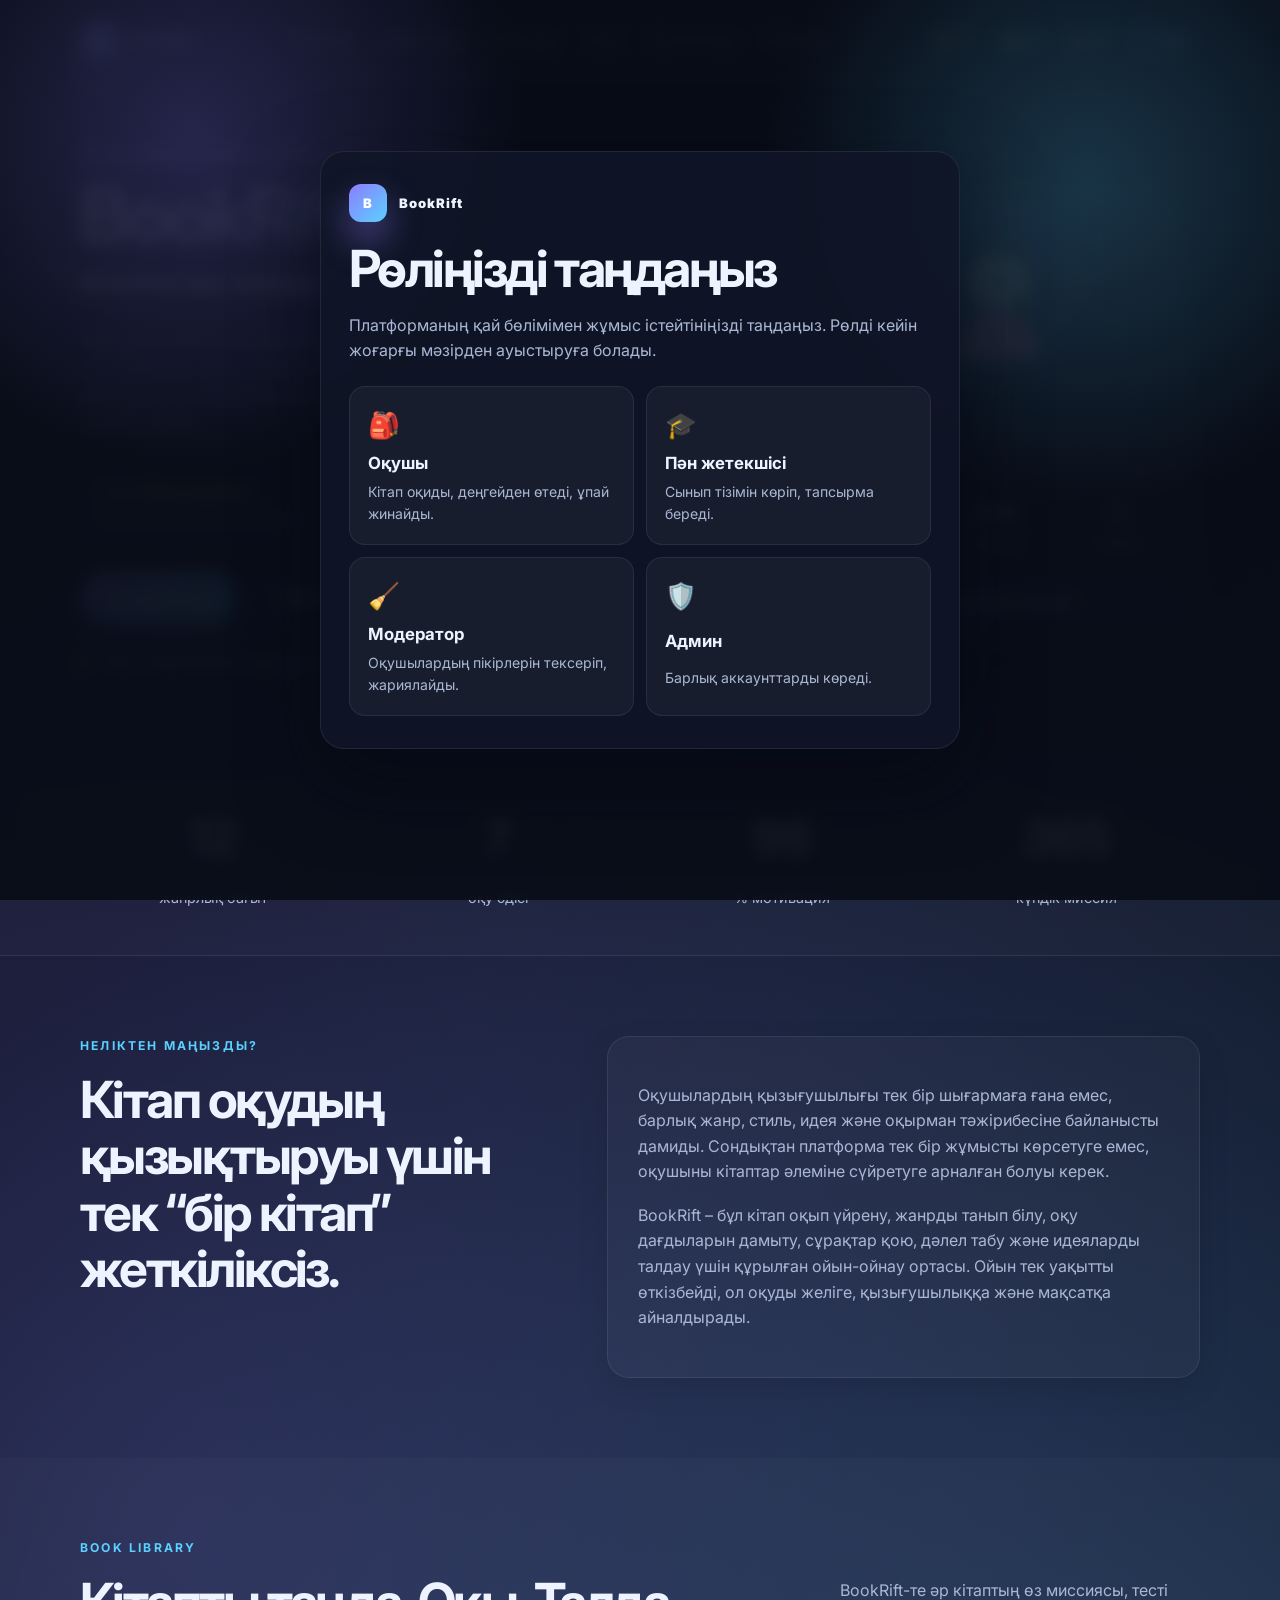
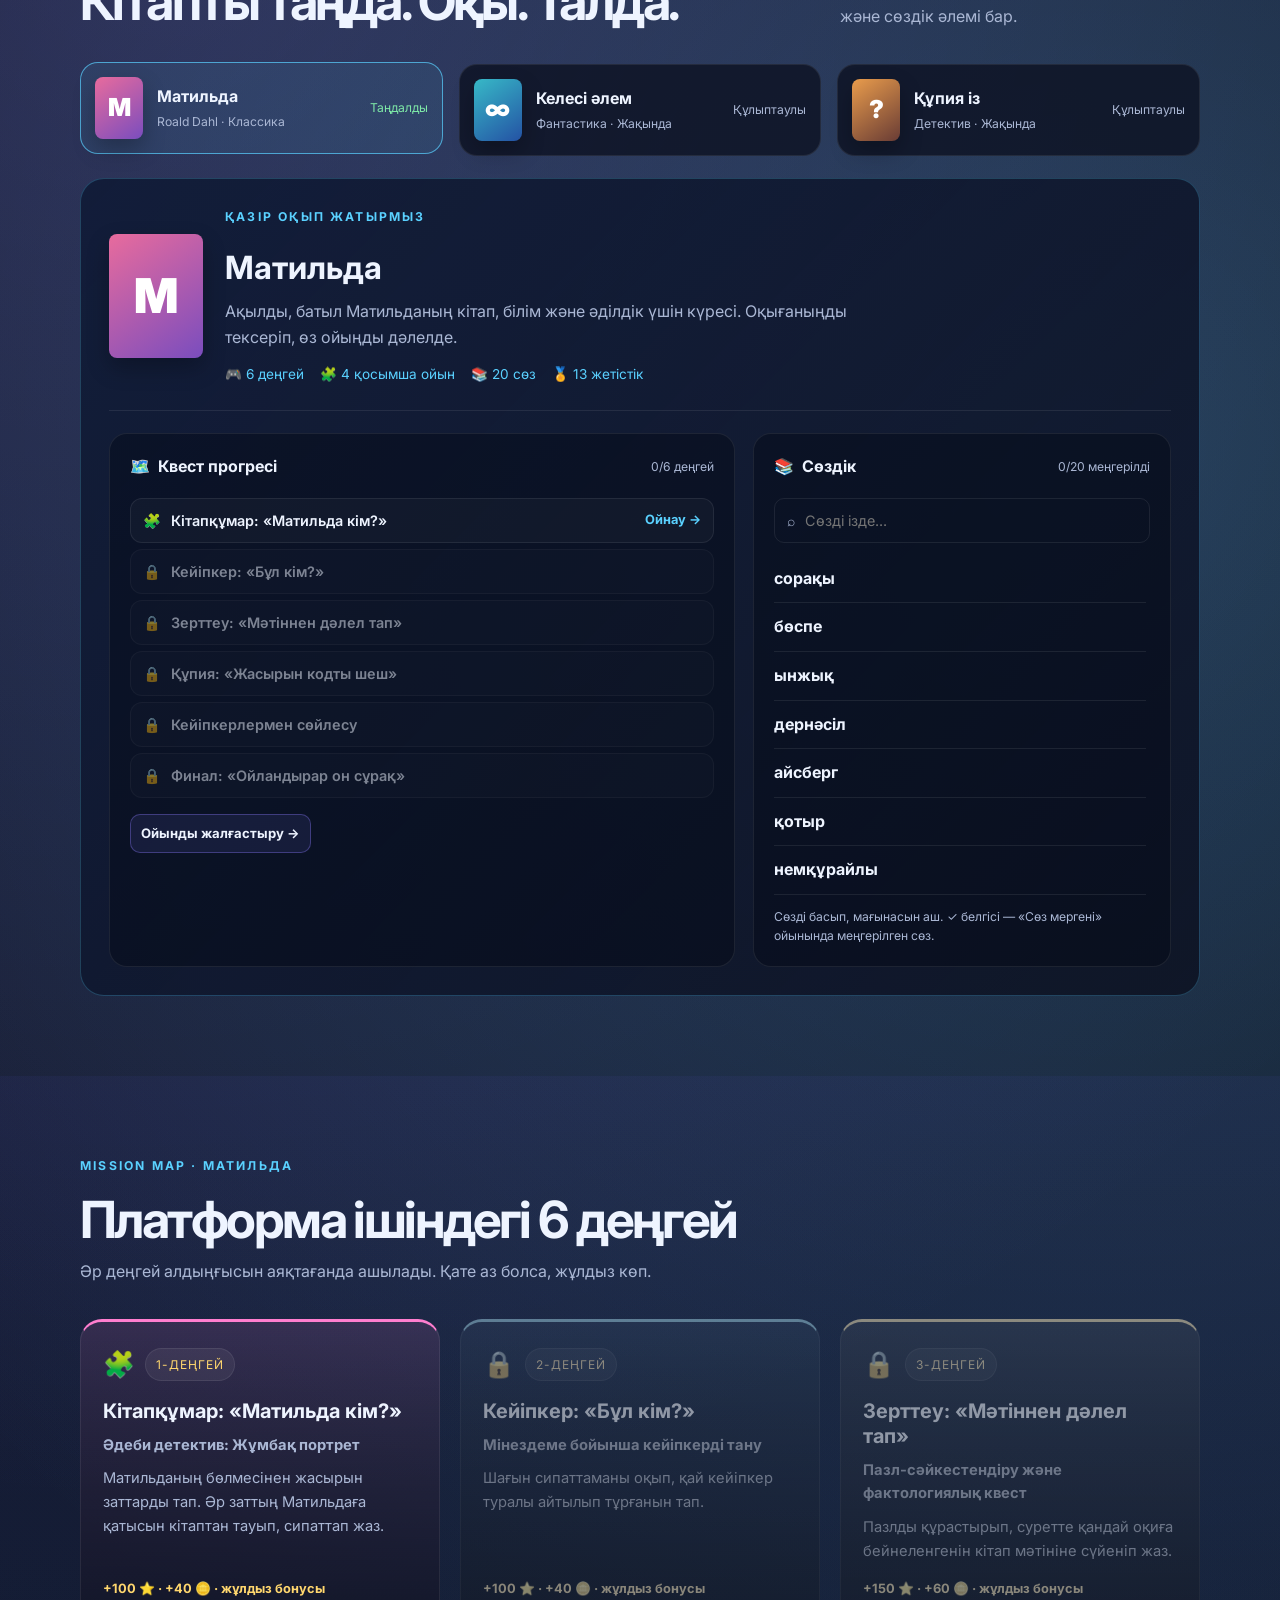
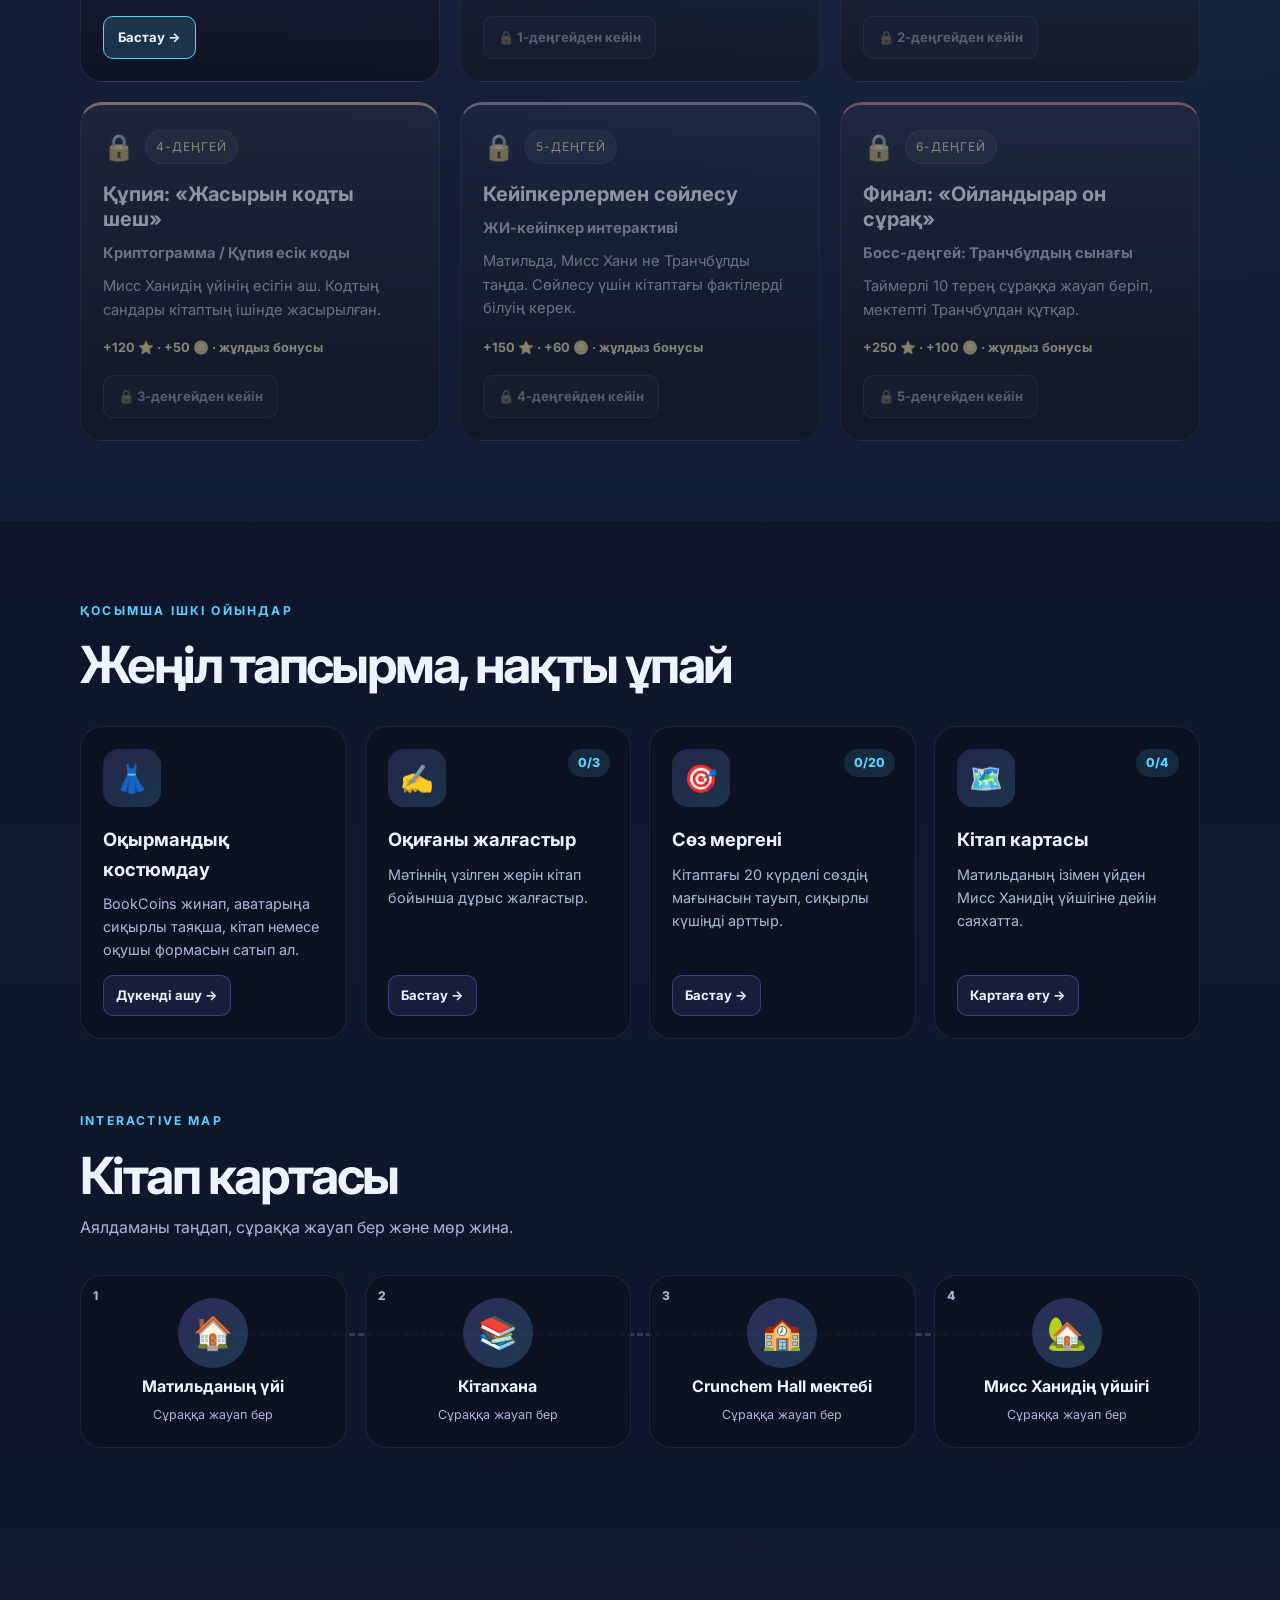
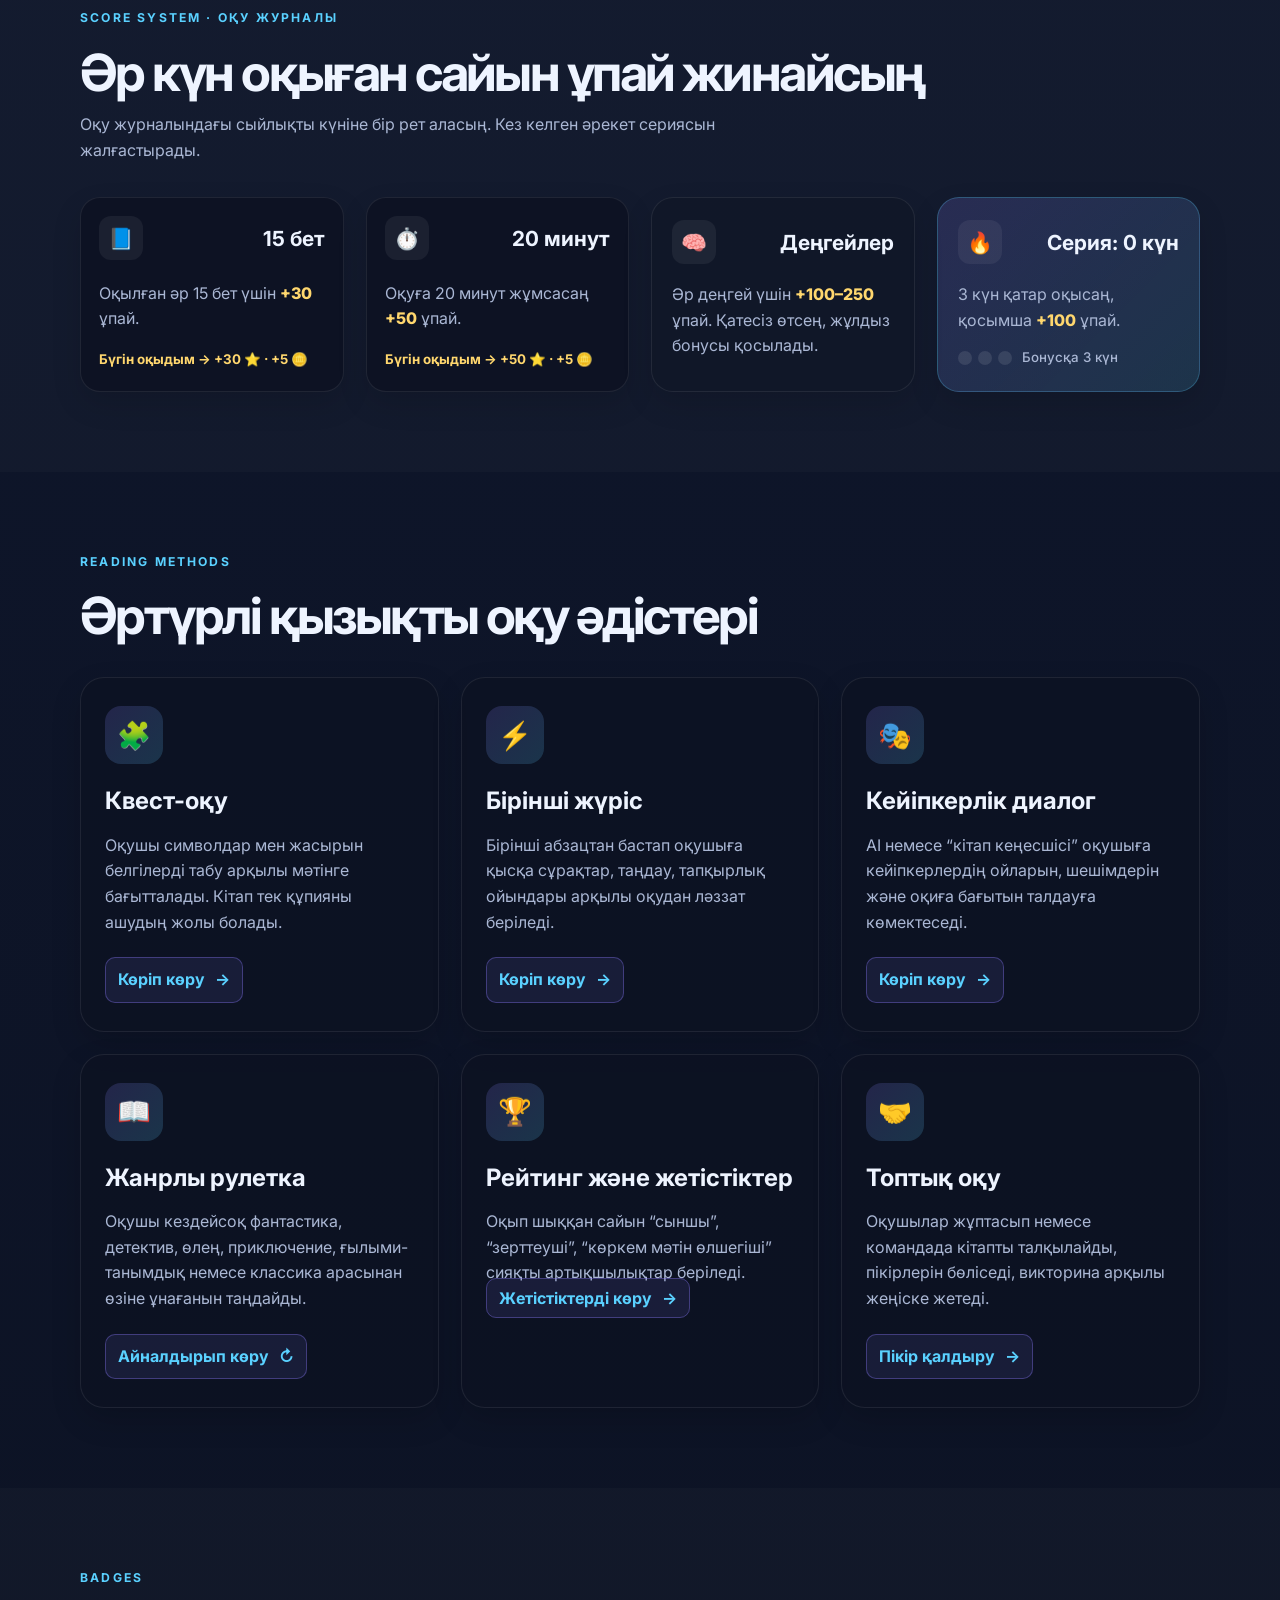
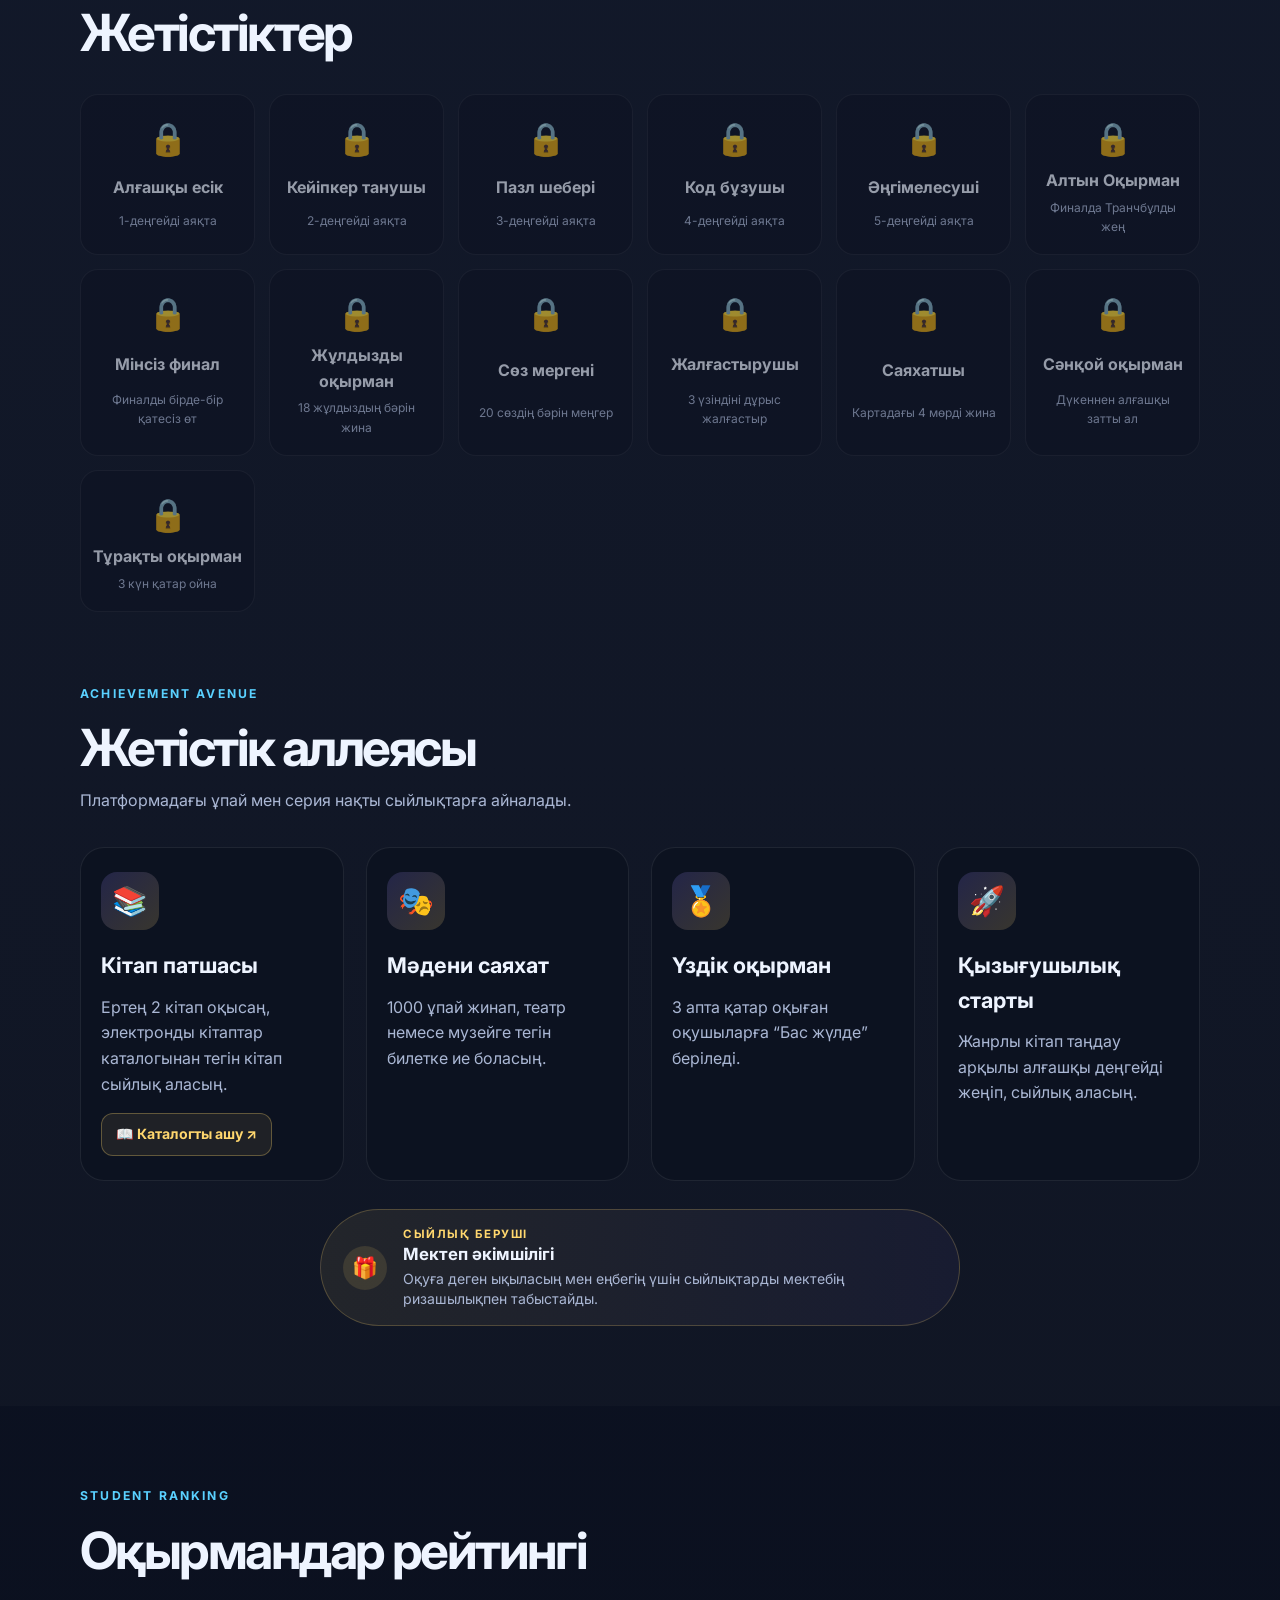
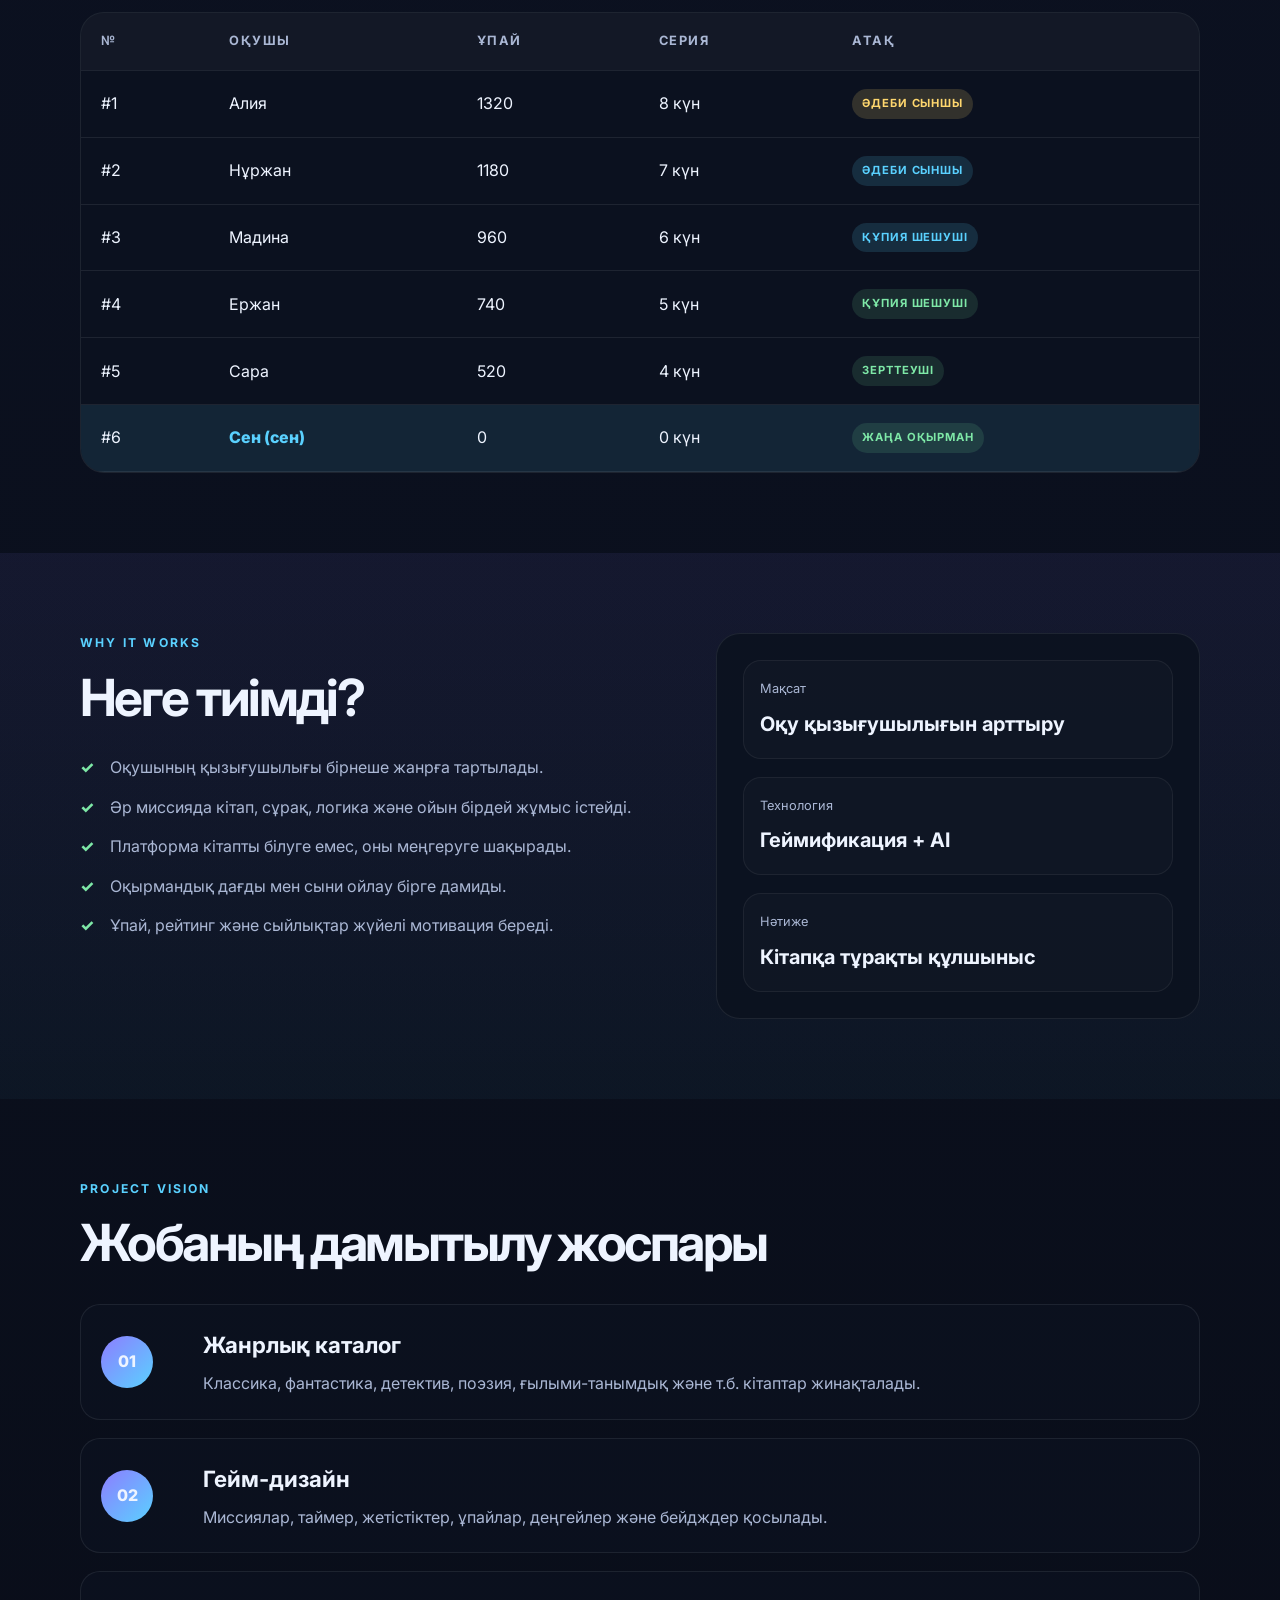
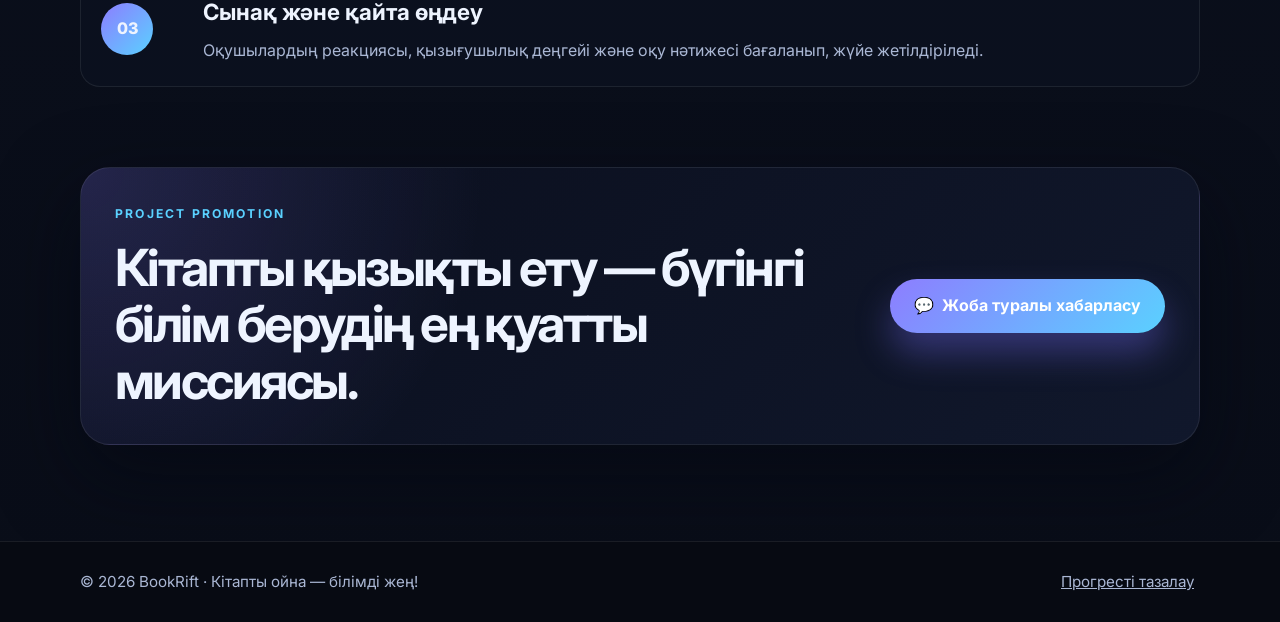
==== commit 7d5f7002: "Add per-student accounts and role panels - Login per account (5А, 6А students + teacher, moderator, " ====
--- a/index.html
+++ b/index.html
@@ -16,6 +16,7 @@
     />
     <link rel="stylesheet" href="styles.css" />
     <link rel="stylesheet" href="game.css" />
+    <link rel="stylesheet" href="roles.css?v=2" />
   </head>
   <body class="game-page" id="top">
     <header class="site-header">
@@ -36,12 +37,17 @@
           <span class="hud-item" title="Ұпай (XP)">⭐ <strong id="hud-xp">0</strong></span>
           <span class="hud-item" title="BookCoins">🪙 <strong id="hud-coins">0</strong></span>
           <span class="hud-item" title="Күндік серия">🔥 <strong id="hud-streak">0</strong></span>
-          <a class="hud-item" href="/logout" title="Шығу">🚪 Шығу</a>
+          <button class="hud-item role-chip" type="button" id="role-chip" title="Рөлді ауыстыру">👤 <strong id="role-chip-name">Рөл</strong></button>
         </div>
       </div>
     </header>
 
     <main>
+      <!-- РӨЛ ПАНЕЛІ (админ / модератор / пән жетекшісі) -->
+      <section class="section role-panel" id="role-panel" hidden>
+        <div class="container" id="role-panel-body"></div>
+      </section>
+
       <!-- HERO + ПРОФИЛЬ -->
       <section class="section game-hero">
         <div class="container game-hero-grid">
@@ -544,7 +550,17 @@
 
     <div class="toast-stack" id="toast-stack" aria-live="polite"></div>
 
-    <script src="script.js"></script>
-    <script src="game.js"></script>
+    <div class="role-picker" id="role-picker" hidden>
+      <div class="role-picker-card">
+        <div class="brand"><span class="brand-mark">B</span><span>BookRift</span></div>
+        <h2>Рөліңізді таңдаңыз</h2>
+        <p class="muted-text">Платформаның қай бөлімімен жұмыс істейтініңізді таңдаңыз. Рөлді кейін жоғарғы мәзірден ауыстыруға болады.</p>
+        <div class="role-options" id="role-options"></div>
+      </div>
+    </div>
+
+    <script src="script.js?v=3"></script>
+    <script src="game.js?v=2"></script>
+    <script src="roles.js?v=2"></script>
   </body>
 </html>
--- a/roles.css
+++ b/roles.css
@@ -0,0 +1,332 @@
+/* =========================================================
+   BookRift — рөлдер: таңдау терезесі және панельдер
+   ========================================================= */
+
+/* ---------- HUD рөл батырмасы ---------- */
+.role-chip {
+  color: var(--text);
+  font: inherit;
+  font-size: 0.9rem;
+  cursor: pointer;
+  border-color: rgba(141, 125, 255, 0.45);
+  background: rgba(141, 125, 255, 0.12);
+}
+
+.role-chip:hover {
+  border-color: var(--primary-2);
+}
+
+/* ---------- Рөл таңдау ---------- */
+body.role-picking {
+  overflow: hidden;
+}
+
+.role-picker {
+  position: fixed;
+  inset: 0;
+  z-index: 200;
+  display: grid;
+  place-items: center;
+  padding: 24px 16px;
+  overflow-y: auto;
+  background:
+    radial-gradient(circle at 15% 15%, rgba(141, 125, 255, 0.22), transparent 25%),
+    radial-gradient(circle at 85% 20%, rgba(90, 209, 255, 0.2), transparent 25%),
+    rgba(9, 13, 24, 0.94);
+  backdrop-filter: blur(8px);
+}
+
+.role-picker[hidden] {
+  display: none;
+}
+
+.role-picker-card {
+  position: relative;
+  width: 100%;
+  max-width: 640px;
+  padding: 32px 28px;
+  border-radius: 24px;
+  border: 1px solid var(--line);
+  background: rgba(16, 22, 39, 0.9);
+  box-shadow: var(--shadow);
+}
+
+.role-picker-card h2 {
+  margin: 18px 0 6px;
+}
+
+.role-picker-close {
+  position: absolute;
+  top: 16px;
+  right: 16px;
+}
+
+.role-options {
+  display: grid;
+  grid-template-columns: repeat(2, minmax(0, 1fr));
+  gap: 12px;
+  margin-top: 22px;
+}
+
+.role-option {
+  display: grid;
+  gap: 4px;
+  justify-items: start;
+  padding: 18px;
+  border: 1px solid var(--line);
+  border-radius: 16px;
+  background: rgba(255, 255, 255, 0.04);
+  color: var(--text);
+  font: inherit;
+  text-align: left;
+  cursor: pointer;
+  transition: border-color 0.2s ease, transform 0.2s ease, background 0.2s ease;
+}
+
+.role-option:hover,
+.role-option:focus-visible {
+  border-color: var(--primary-2);
+  background: rgba(90, 209, 255, 0.08);
+  transform: translateY(-2px);
+  outline: none;
+}
+
+.role-option.active {
+  border-color: var(--primary);
+  background: rgba(141, 125, 255, 0.14);
+}
+
+.role-option-icon {
+  font-size: 1.6rem;
+}
+
+.role-option strong {
+  font-size: 1.05rem;
+}
+
+.role-option span:last-child {
+  color: var(--muted);
+  font-size: 0.88rem;
+}
+
+/* ---------- Рөл панелі ---------- */
+.game-page .role-panel {
+  padding: 48px 0 24px;
+  border-bottom: 1px solid var(--line);
+}
+
+.game-page .role-panel.compact {
+  padding: 24px 0 0;
+  border-bottom: 0;
+}
+
+.role-heading {
+  margin-bottom: 20px;
+}
+
+.role-stats {
+  display: grid;
+  grid-template-columns: repeat(auto-fit, minmax(140px, 1fr));
+  gap: 12px;
+  margin-bottom: 16px;
+}
+
+.role-stat {
+  display: grid;
+  gap: 2px;
+  padding: 16px 18px;
+  border-radius: 18px;
+}
+
+.role-stat-icon {
+  font-size: 1.3rem;
+}
+
+.role-stat strong {
+  font-size: 1.6rem;
+  font-variant-numeric: tabular-nums;
+}
+
+.role-stat span:last-child {
+  color: var(--muted);
+  font-size: 0.85rem;
+}
+
+.role-card {
+  padding: 20px;
+  border-radius: 20px;
+  margin-bottom: 16px;
+}
+
+.role-card h3 {
+  margin: 0 0 14px;
+  font-size: 1.05rem;
+}
+
+.role-form {
+  display: flex;
+  flex-wrap: wrap;
+  gap: 10px;
+}
+
+.role-form input,
+.role-form select,
+.role-table select {
+  padding: 10px 12px;
+  border-radius: 12px;
+  border: 1px solid var(--line);
+  background: rgba(255, 255, 255, 0.05);
+  color: var(--text);
+  font: inherit;
+  color-scheme: dark;
+}
+
+.role-form input[type='text'] {
+  flex: 1 1 220px;
+  min-width: 0;
+}
+
+.role-form input:focus,
+.role-form select:focus,
+.role-table select:focus {
+  outline: none;
+  border-color: var(--primary);
+  box-shadow: 0 0 0 3px rgba(141, 125, 255, 0.25);
+}
+
+.role-form .button {
+  padding: 0.7rem 1.2rem;
+  border: 0;
+  cursor: pointer;
+  font: inherit;
+  font-weight: 700;
+}
+
+.role-form + .role-list,
+.role-form + .muted-text {
+  margin-top: 16px;
+}
+
+.role-table td {
+  vertical-align: middle;
+}
+
+.role-table tr.is-blocked td:first-child {
+  color: var(--muted);
+  text-decoration: line-through;
+}
+
+.row-actions {
+  display: flex;
+  flex-wrap: wrap;
+  justify-content: flex-end;
+  gap: 6px;
+}
+
+.small-action.danger {
+  border-color: rgba(255, 122, 138, 0.4);
+  background: rgba(255, 122, 138, 0.08);
+}
+
+.small-action.danger:hover {
+  border-color: var(--danger);
+  background: rgba(255, 122, 138, 0.16);
+}
+
+.progress-cell {
+  display: flex;
+  align-items: center;
+  gap: 10px;
+  min-width: 120px;
+}
+
+.progress-cell .xp-track {
+  flex: 1;
+}
+
+.role-list {
+  display: grid;
+  gap: 8px;
+  margin: 0;
+  padding: 0;
+  list-style: none;
+}
+
+.role-list li {
+  display: flex;
+  align-items: center;
+  justify-content: space-between;
+  gap: 12px;
+  padding: 12px 14px;
+  border: 1px solid var(--line);
+  border-radius: 14px;
+  background: rgba(255, 255, 255, 0.03);
+}
+
+.role-list li > div:first-child {
+  display: grid;
+  gap: 2px;
+  min-width: 0;
+  overflow-wrap: anywhere;
+}
+
+.role-list small {
+  color: var(--muted);
+}
+
+@media (max-width: 560px) {
+  .role-chip strong {
+    display: none;
+  }
+
+  .role-options {
+    grid-template-columns: 1fr;
+  }
+
+  .role-picker-card {
+    padding: 24px 18px;
+  }
+
+  .role-list li {
+    flex-direction: column;
+    align-items: stretch;
+  }
+
+  .row-actions {
+    justify-content: flex-start;
+  }
+
+  .role-card .leaderboard-wrap {
+    overflow-x: auto;
+  }
+}
+
+/* ---------- Сынып сүзгісі, логиндер ---------- */
+.role-tabs {
+  display: flex;
+  flex-wrap: wrap;
+  gap: 6px;
+  margin-bottom: 14px;
+}
+
+.small-action.primary {
+  border-color: var(--primary-2);
+  background: rgba(90, 209, 255, 0.16);
+}
+
+.role-table code {
+  padding: 2px 8px;
+  border-radius: 6px;
+  background: rgba(255, 255, 255, 0.06);
+  font-size: 0.88rem;
+  white-space: nowrap;
+}
+
+.role-note {
+  margin: 12px 0 0;
+  font-size: 0.85rem;
+}
+
+.role-form select {
+  flex: 0 0 auto;
+}
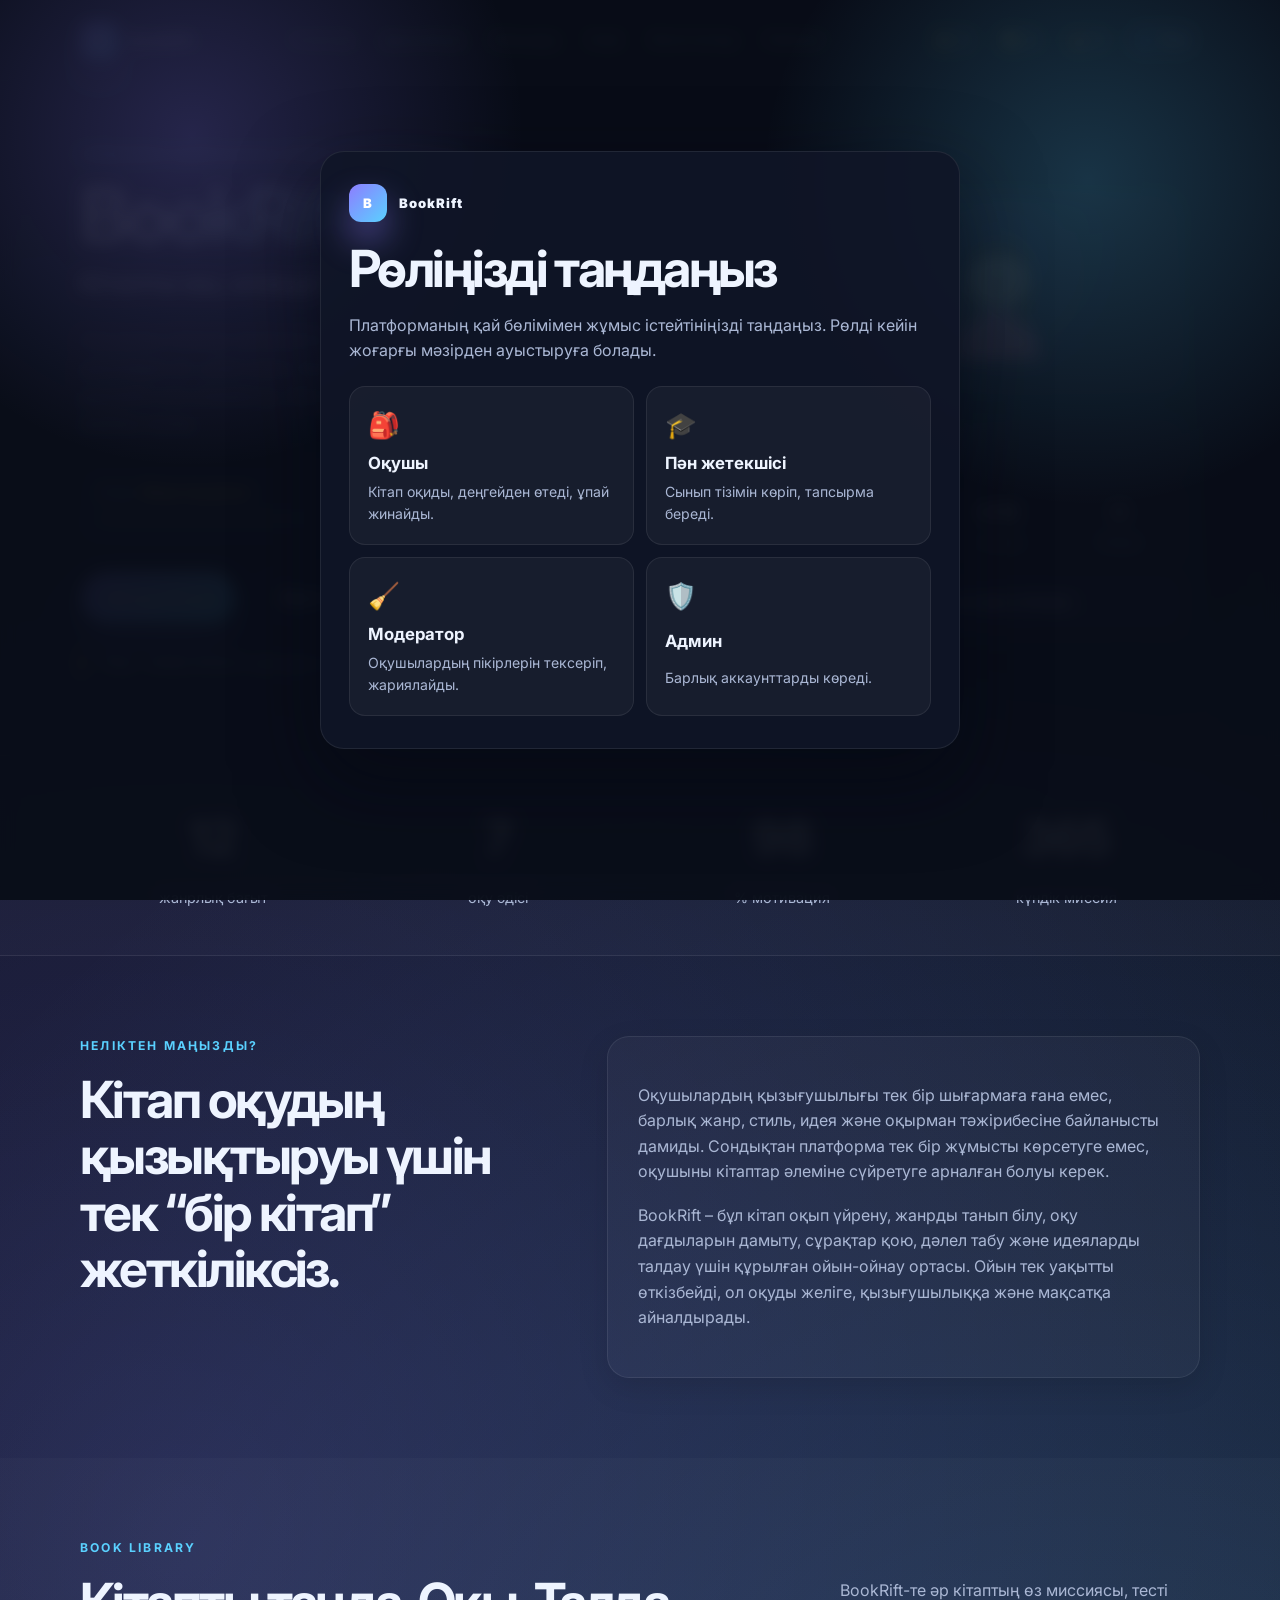
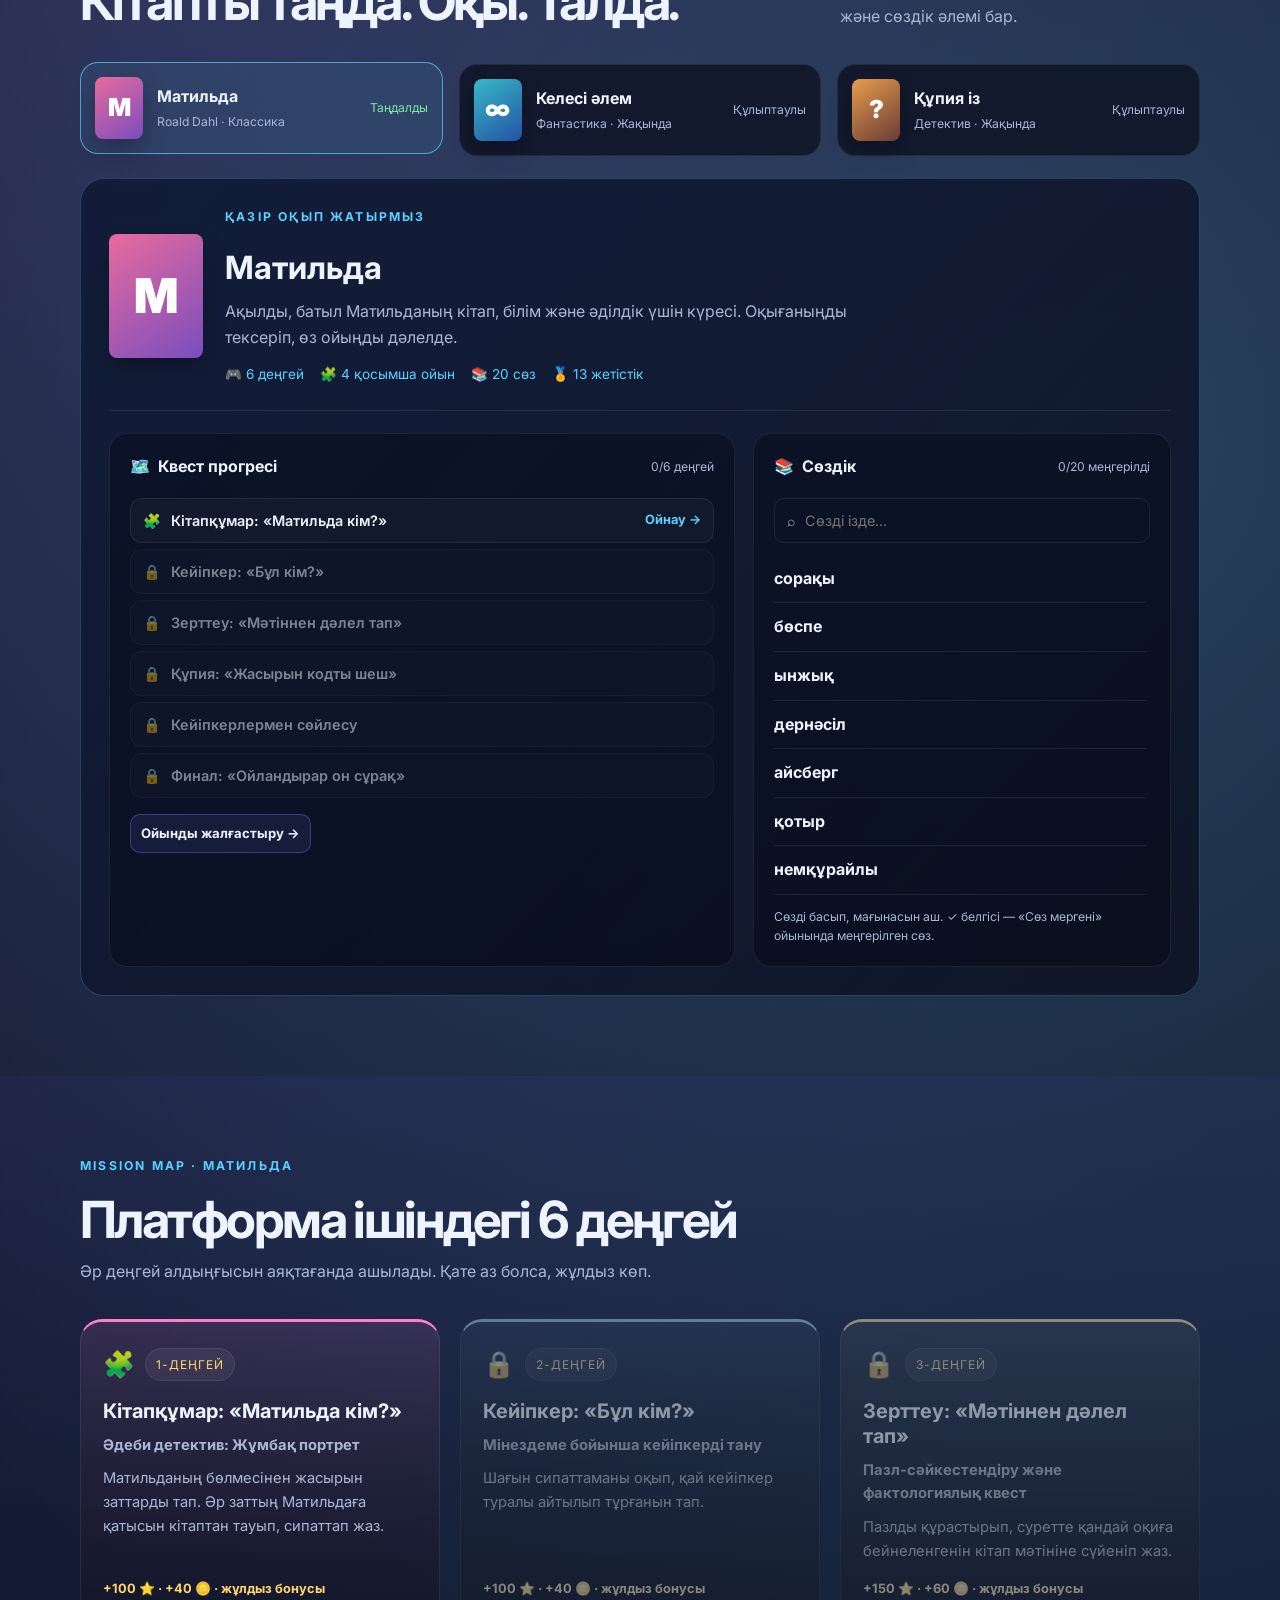
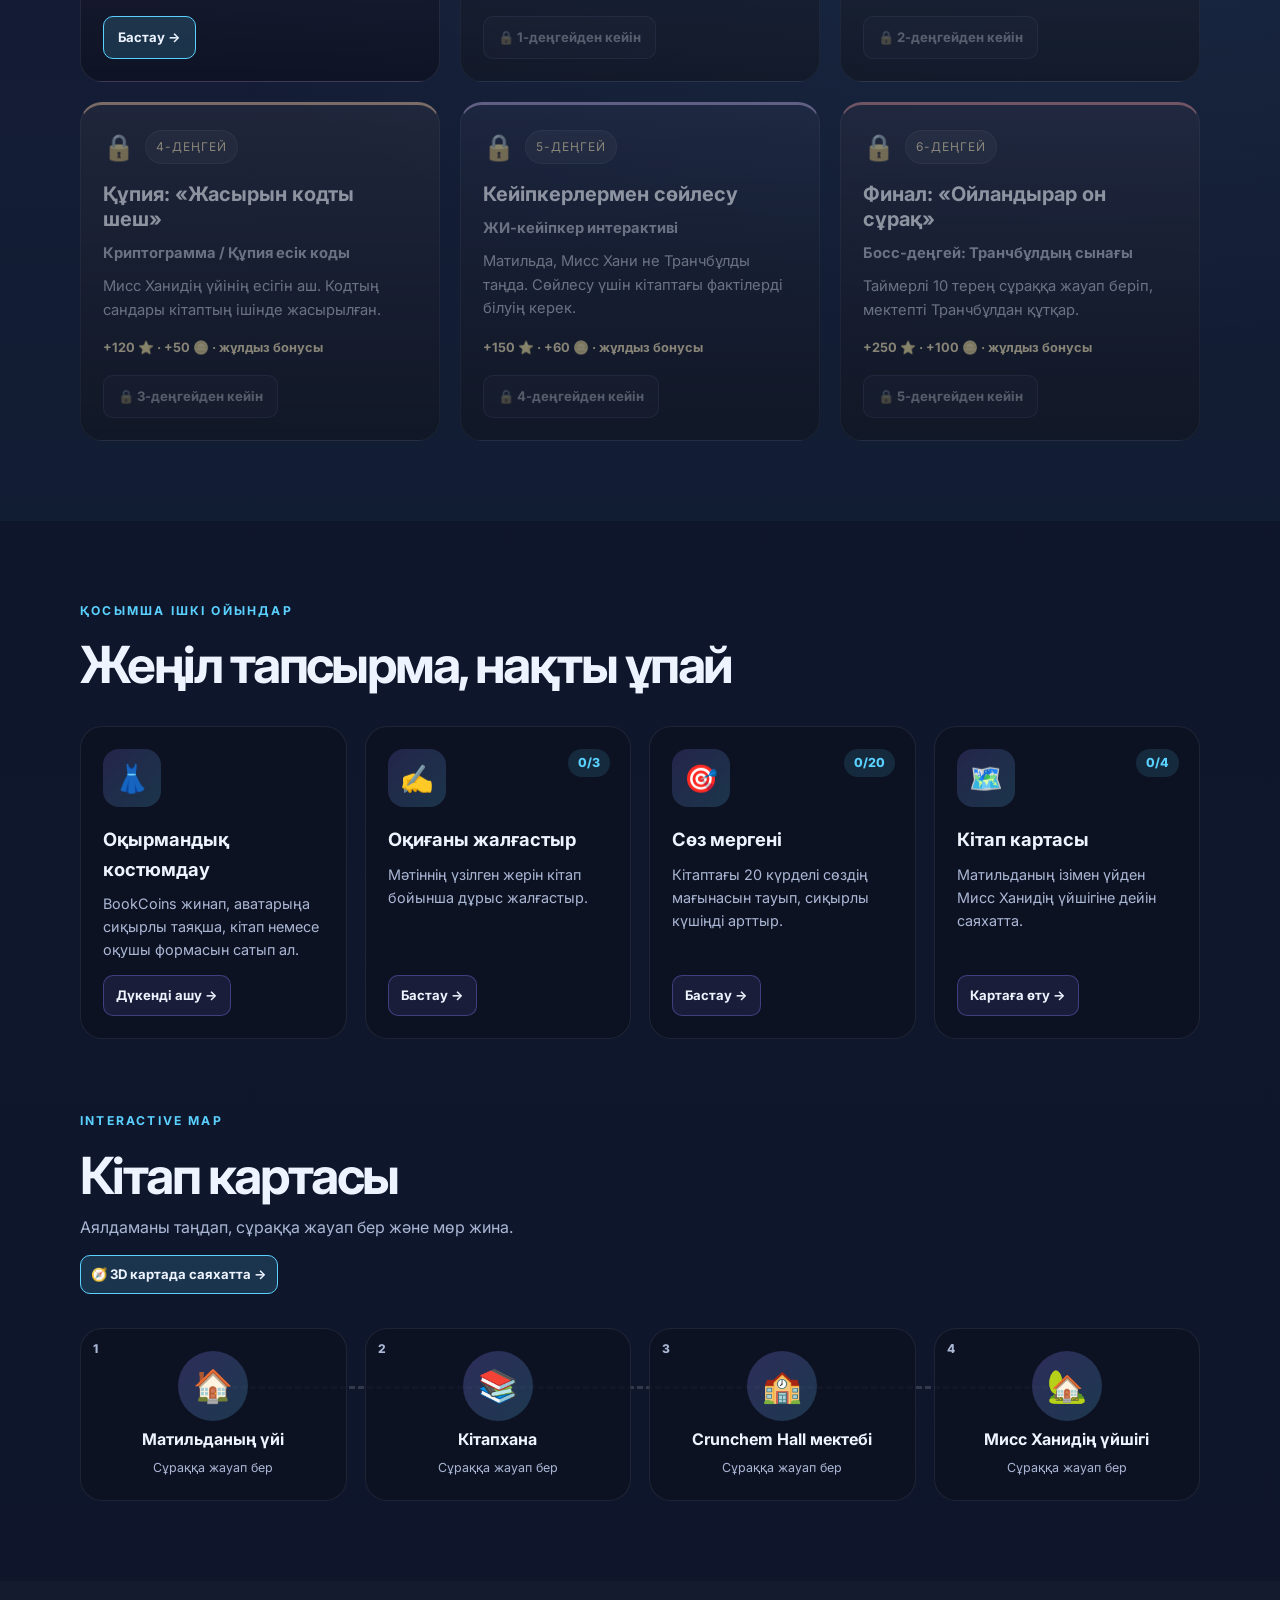
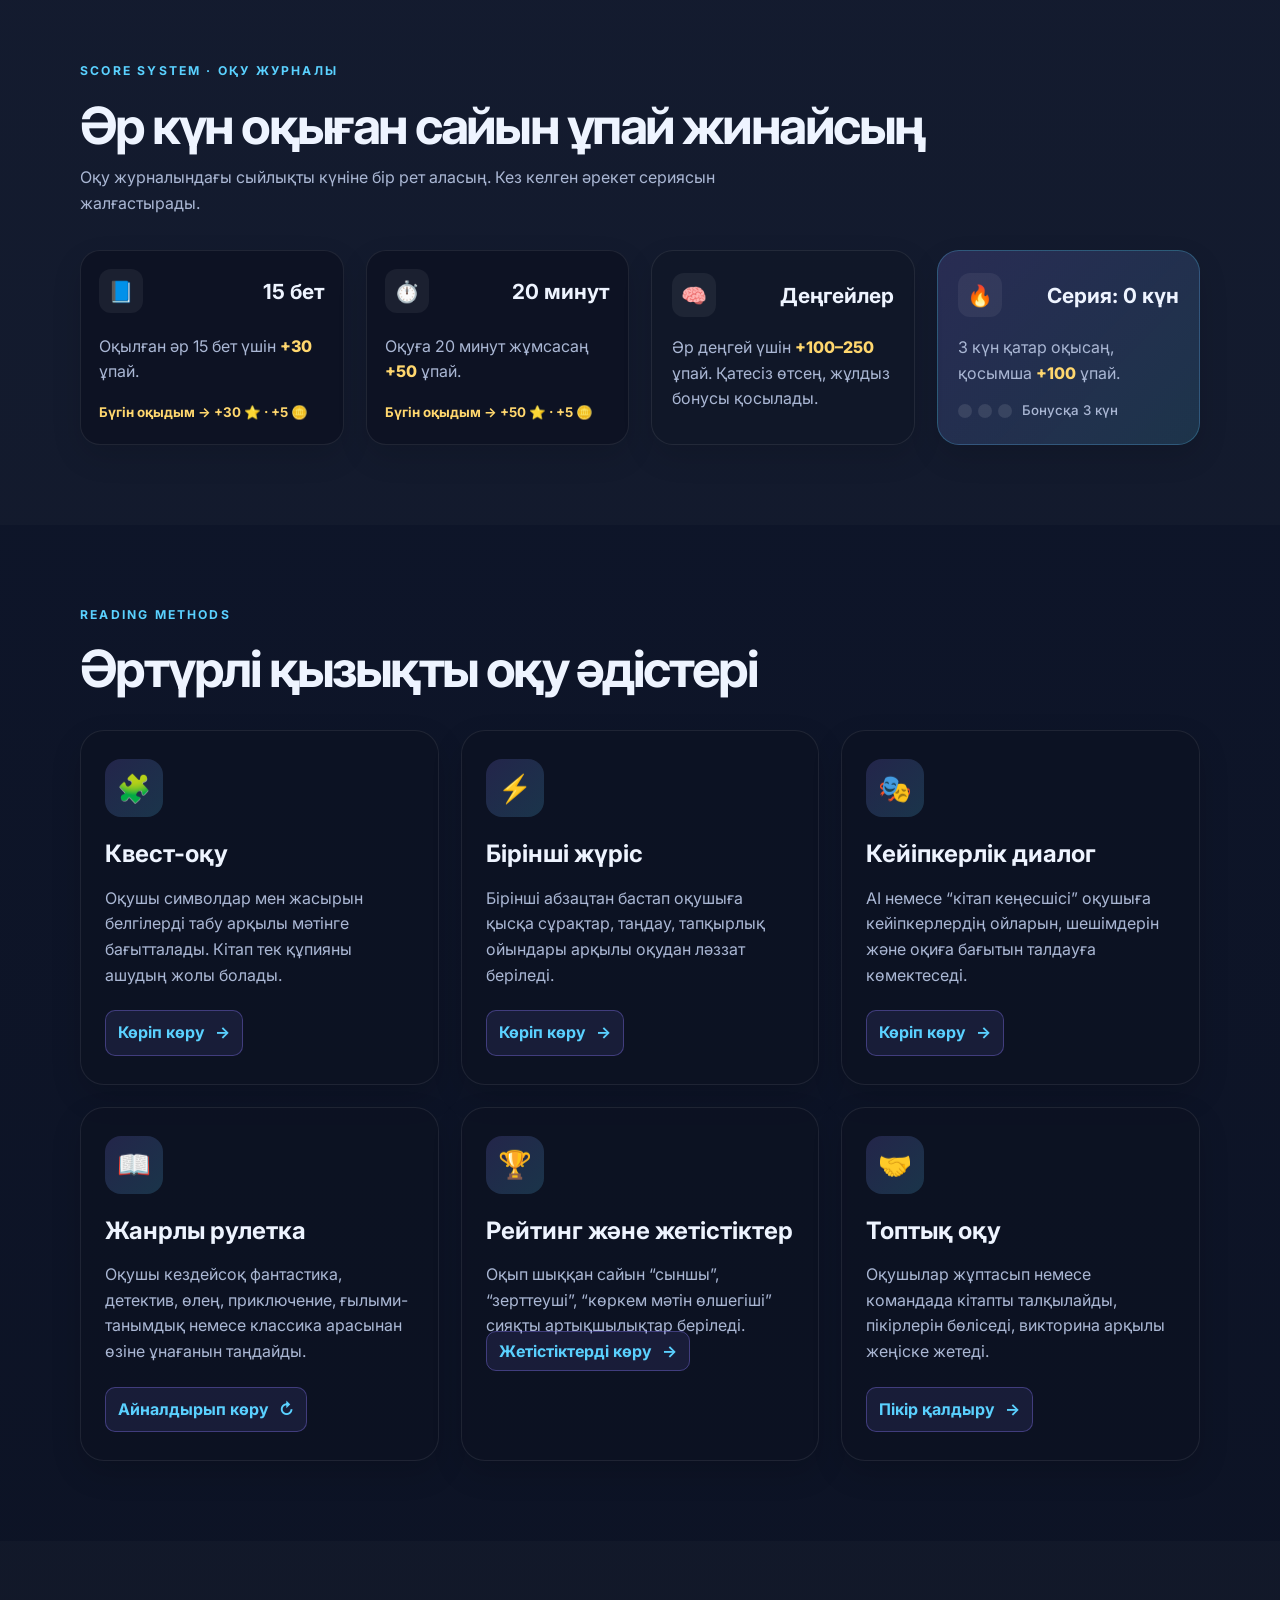
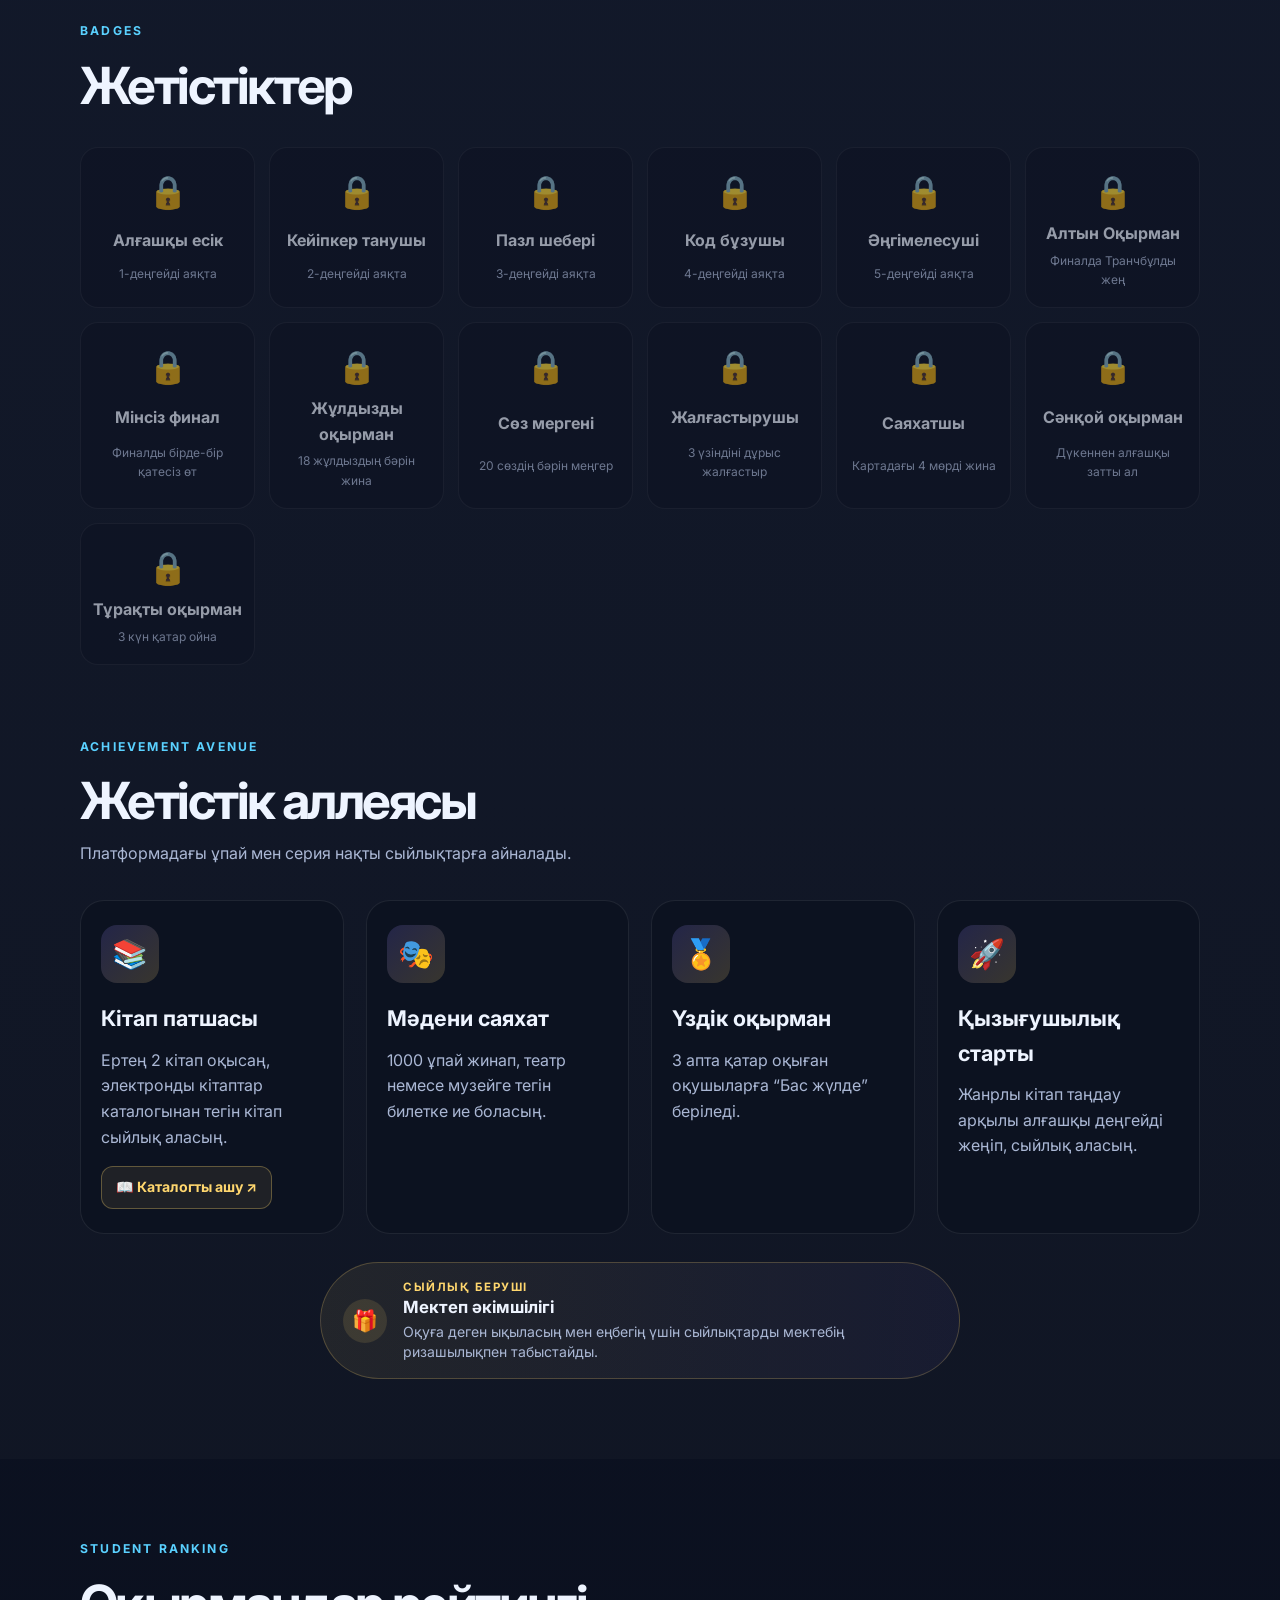
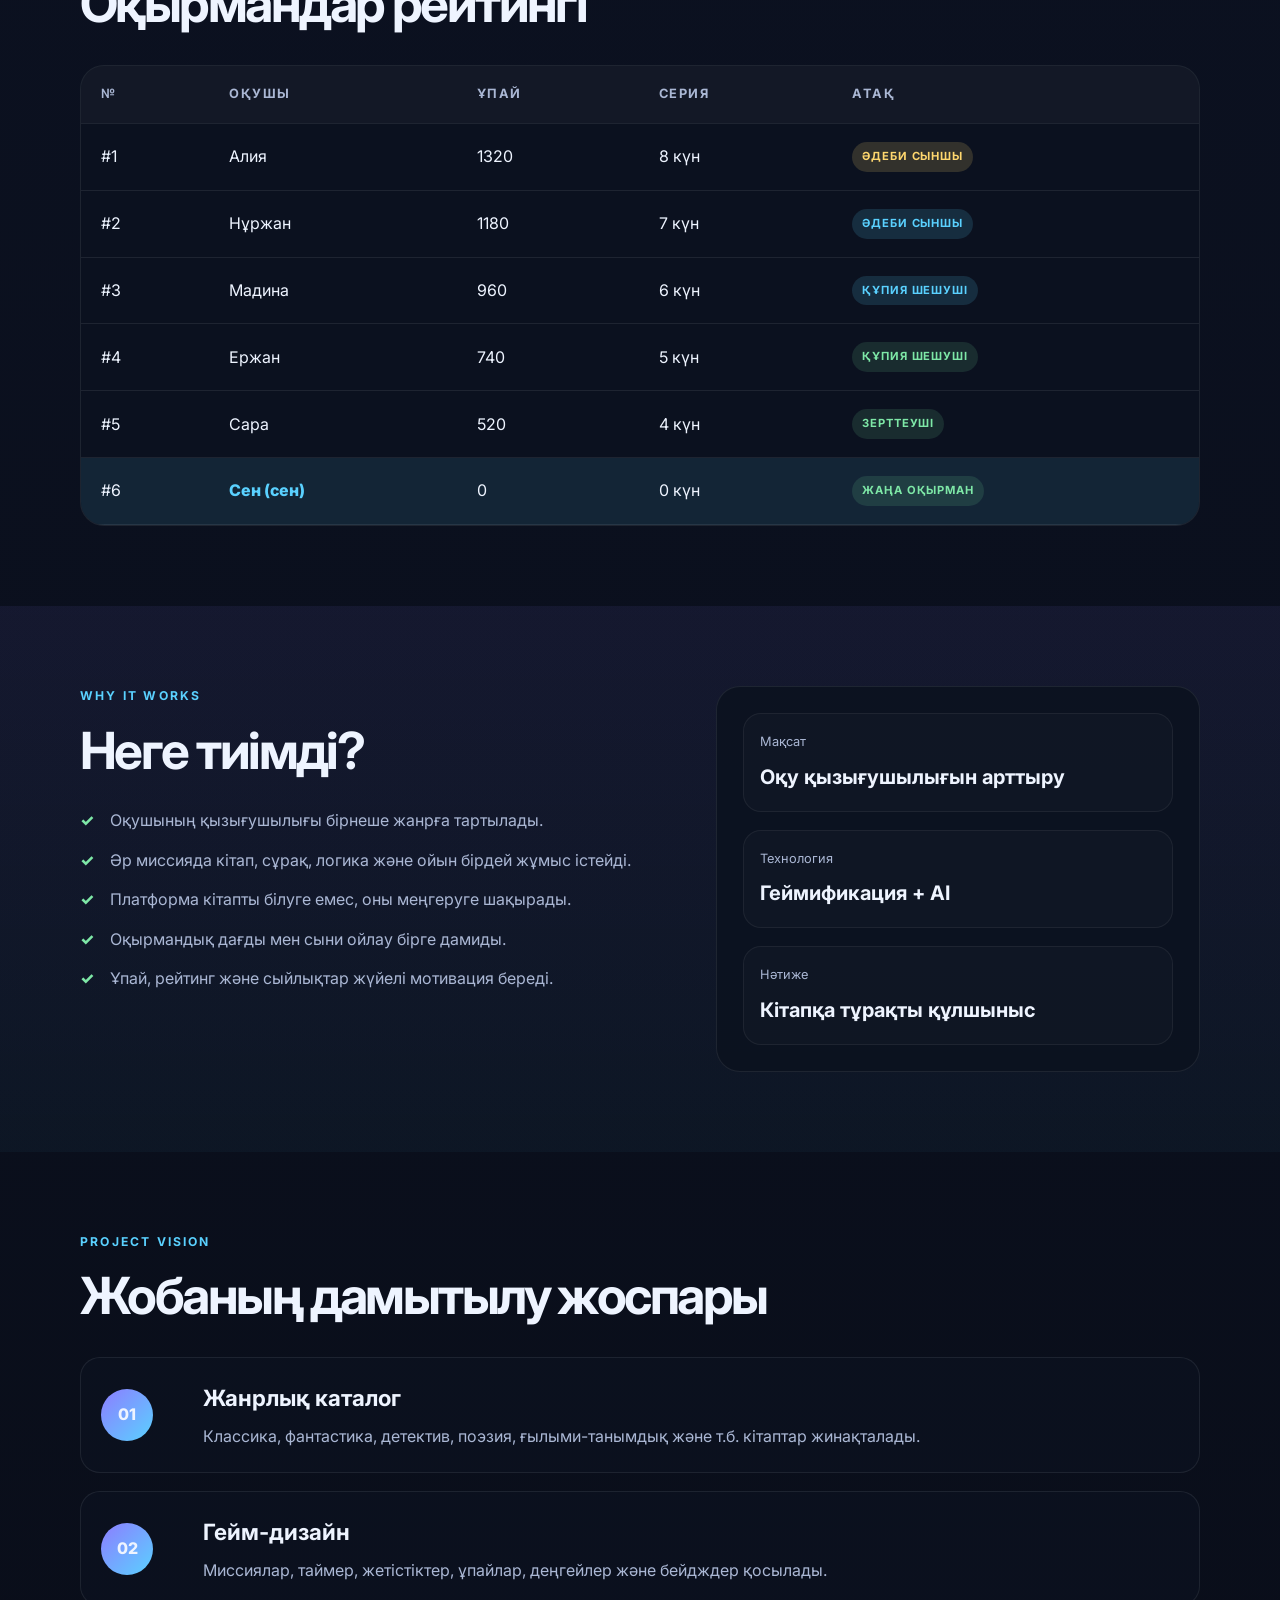
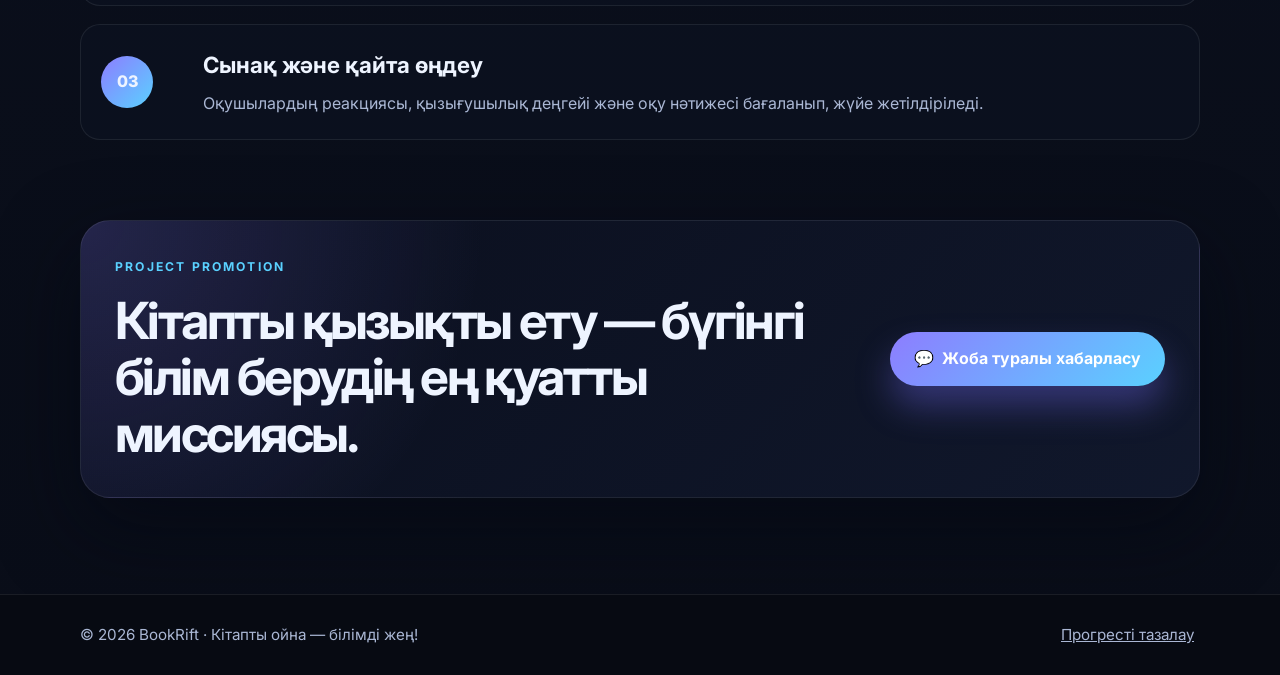
==== commit d8daf7fb: "Link the 3D Matilda map from the book map section Co-Authored-By: Claude Opus 5.5 <noreply@anthropic" ====
--- a/index.html
+++ b/index.html
@@ -244,6 +244,7 @@
             <p class="eyebrow">Interactive map</p>
             <h2>Кітап картасы</h2>
             <p class="section-sub">Аялдаманы таңдап, сұраққа жауап бер және мөр жина.</p>
+            <a class="small-action primary map-3d-link" href="/matilda/">🧭 3D картада саяхатта →</a>
           </div>
           <div class="book-map" id="book-map"></div>
         </div>
@@ -395,7 +396,7 @@
               <p>Ертең 2 кітап оқысаң, электронды кітаптар каталогынан тегін кітап сыйлық аласың.</p>
               <a
                 class="reward-link"
-                href="https://drive.google.com/drive/folders/1UzeiVpooGG5dSSRPXJd87-_YqrTCZY_h?usp=sharing"
+                href="https://drive.google.com/drive/folders/1kIbcBVDKaQyXXxVSRjhftJBc-YT-2FfF?usp=sharing"
                 target="_blank"
                 rel="noopener noreferrer"
               >📖 Каталогты ашу ↗</a>
@@ -560,7 +561,7 @@
     </div>
 
     <script src="script.js?v=3"></script>
-    <script src="game.js?v=2"></script>
+    <script src="game.js?v=3"></script>
     <script src="roles.js?v=2"></script>
   </body>
 </html>
--- a/game.css
+++ b/game.css
@@ -2102,3 +2102,10 @@
 .door-note + .center-actions .button {
   font-size: 1.02rem;
 }
+
+/* 3D «Матильда» картасына сілтеме */
+.map-3d-link {
+  margin-top: 14px;
+  gap: 6px;
+  text-decoration: none;
+}
